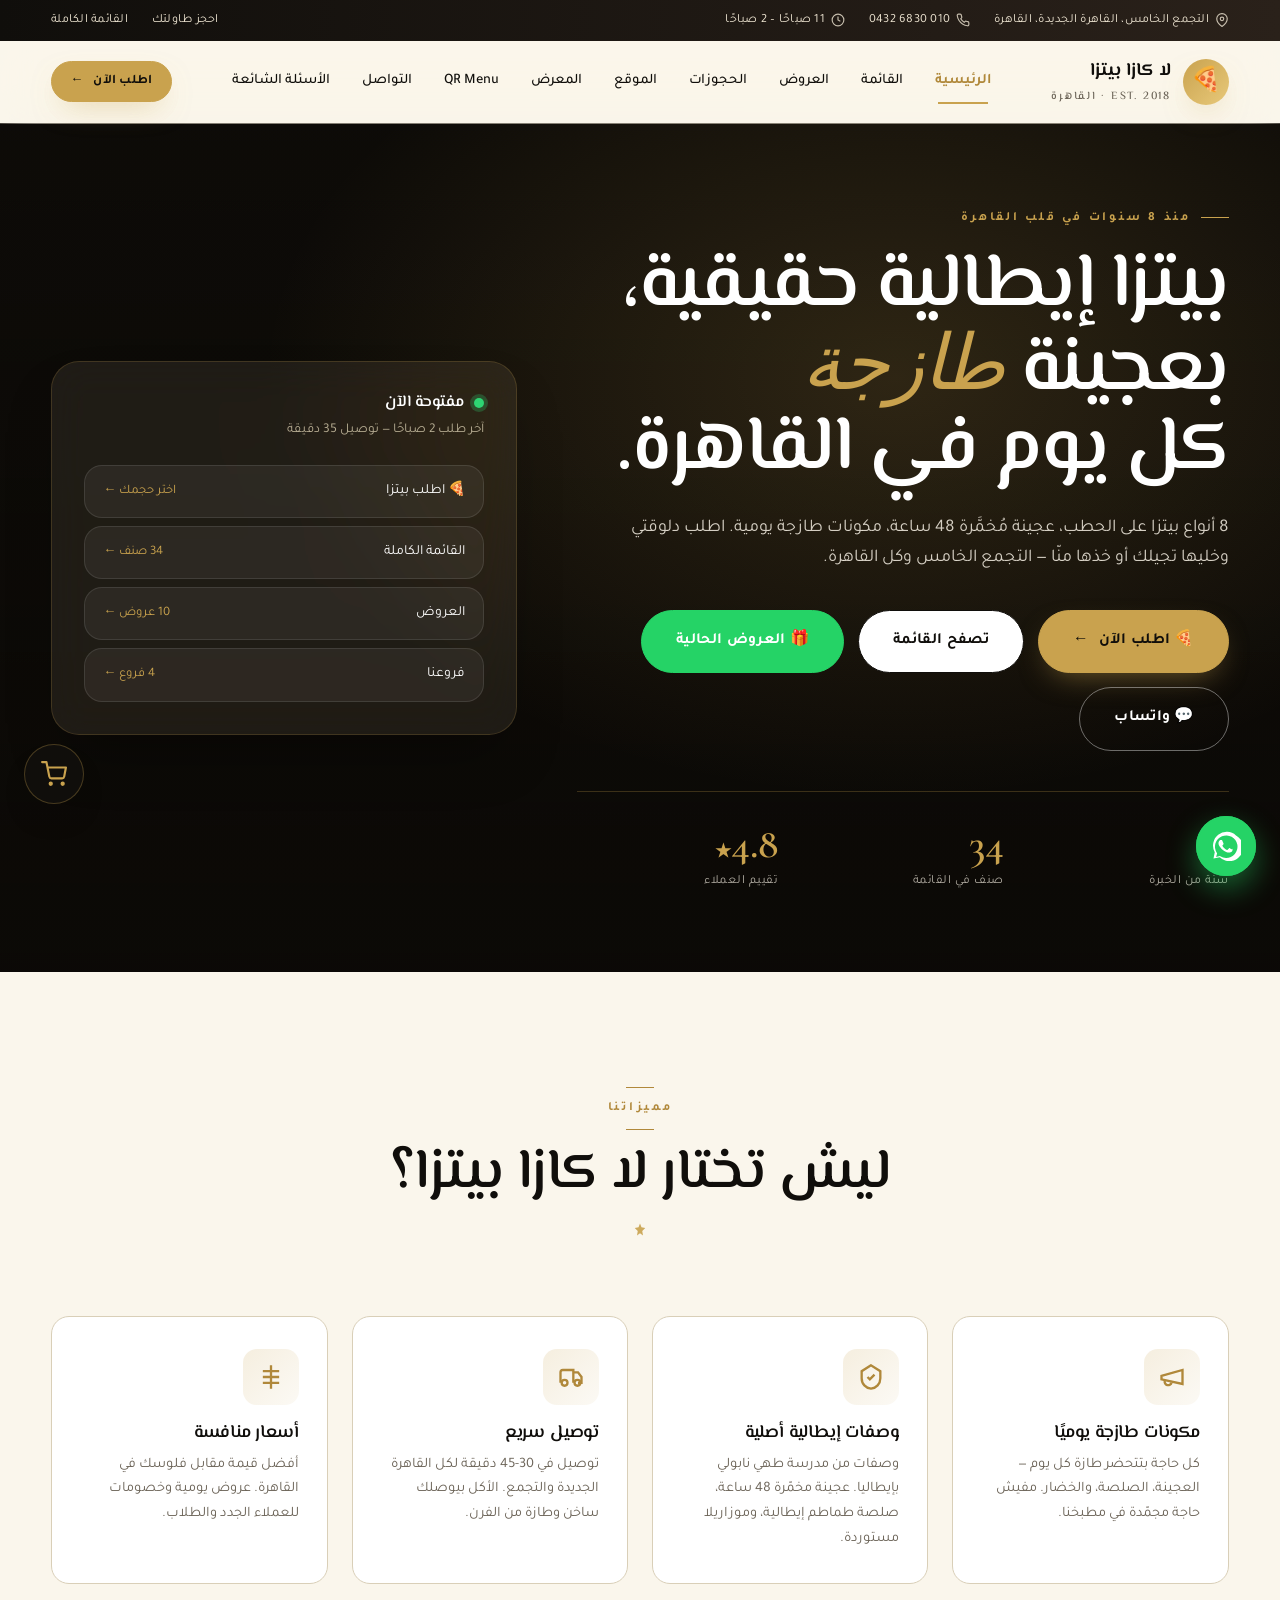
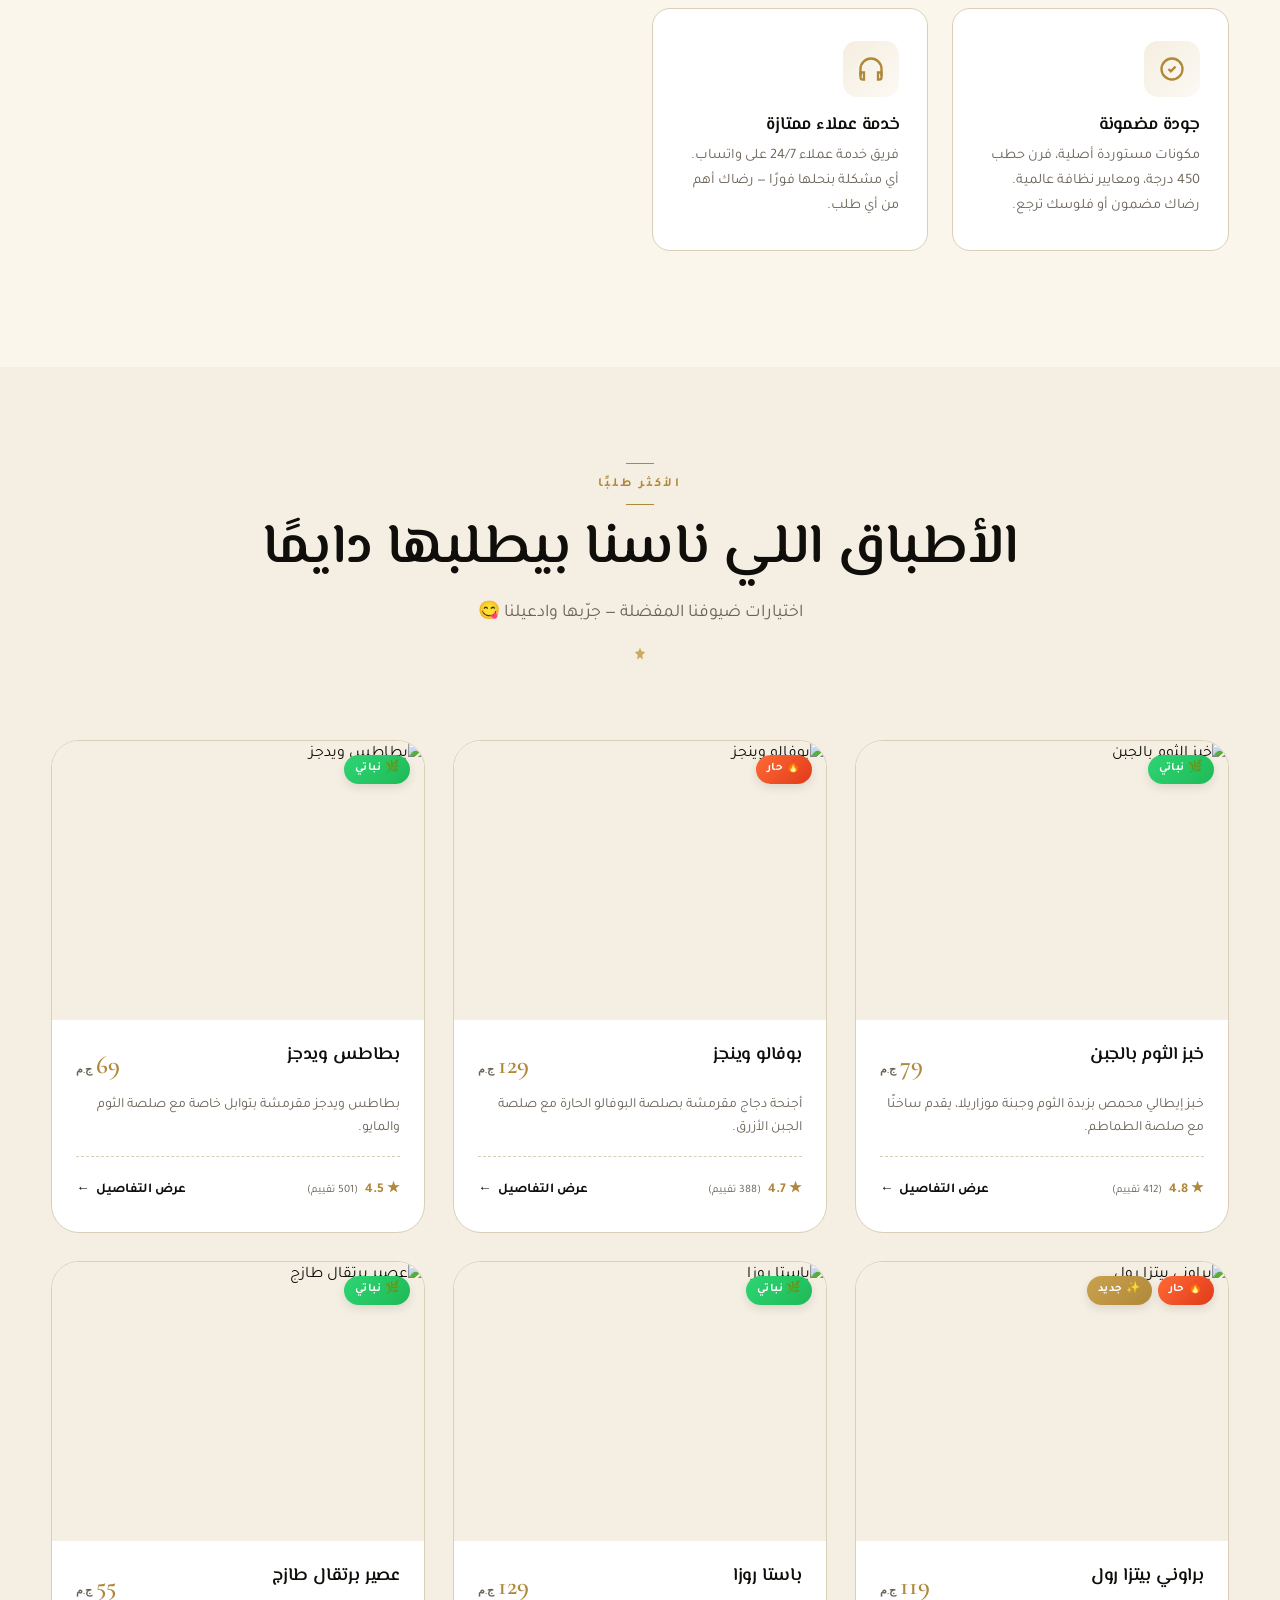
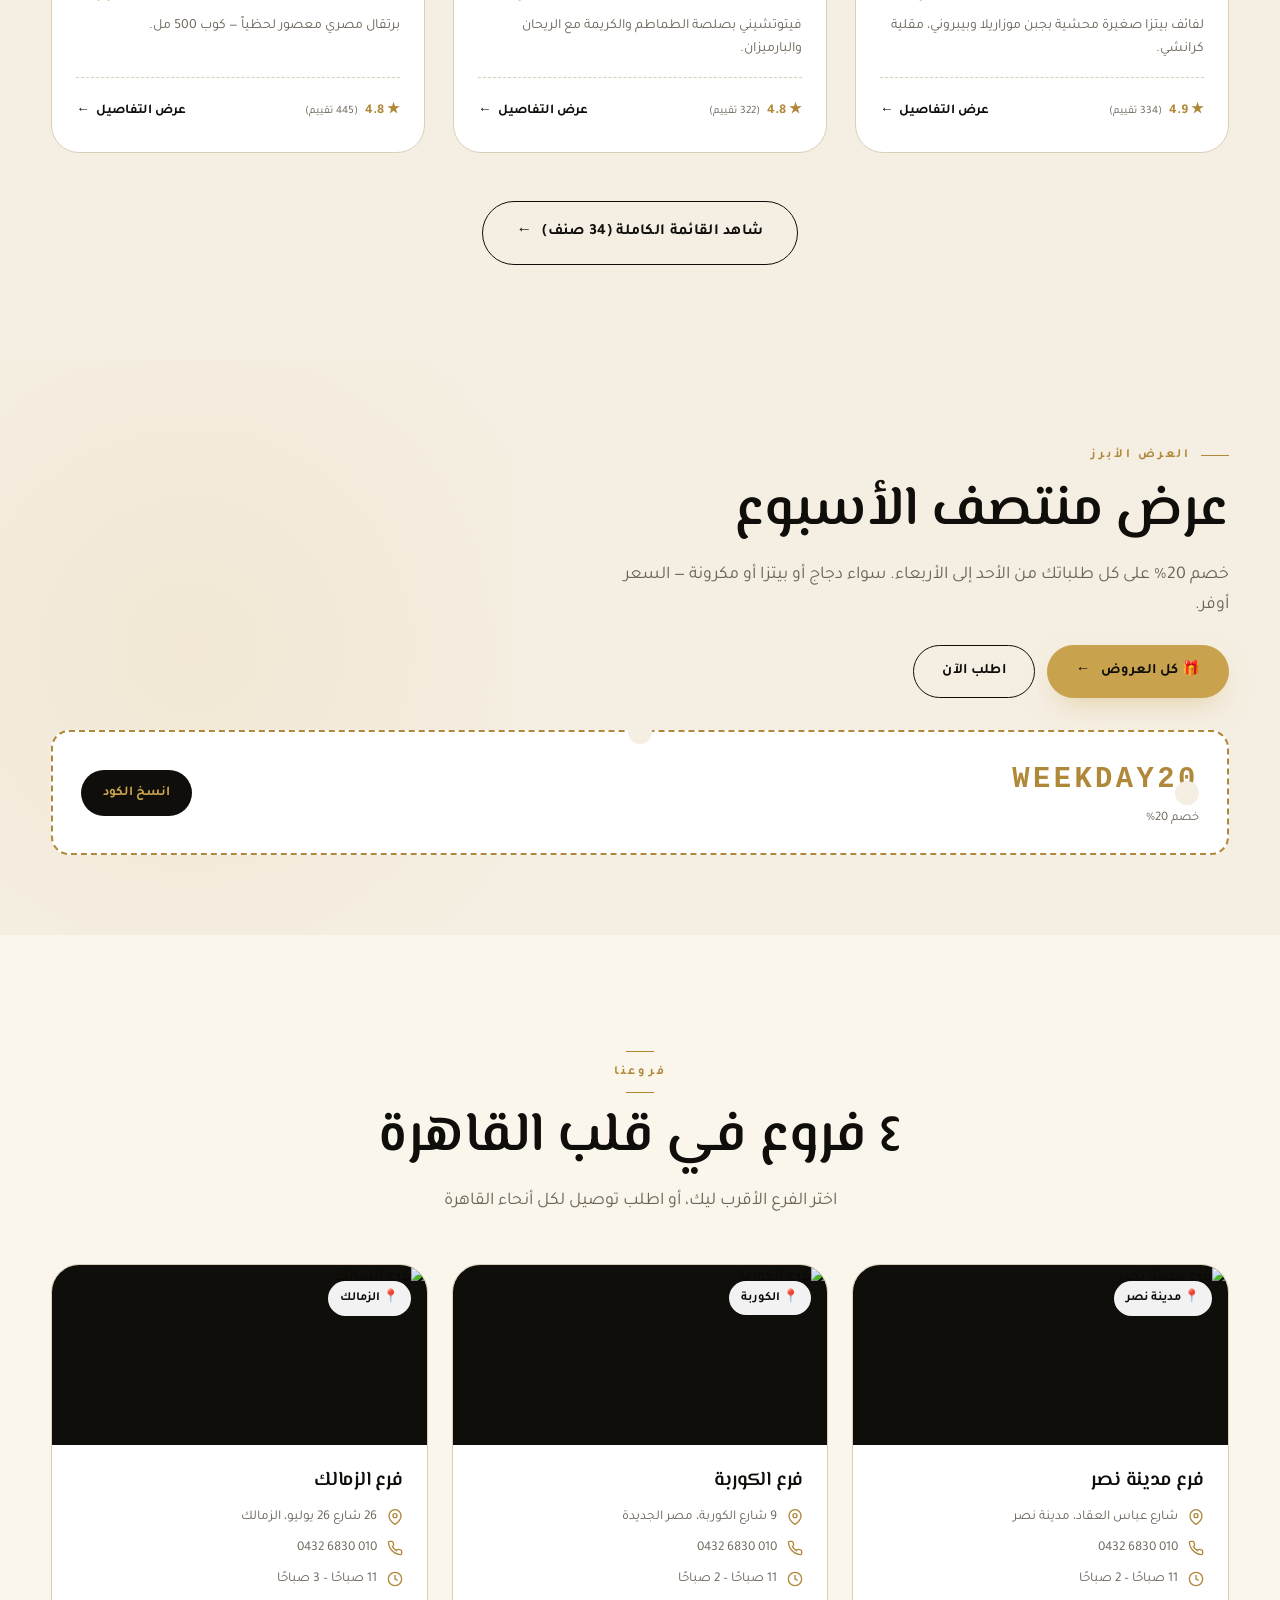
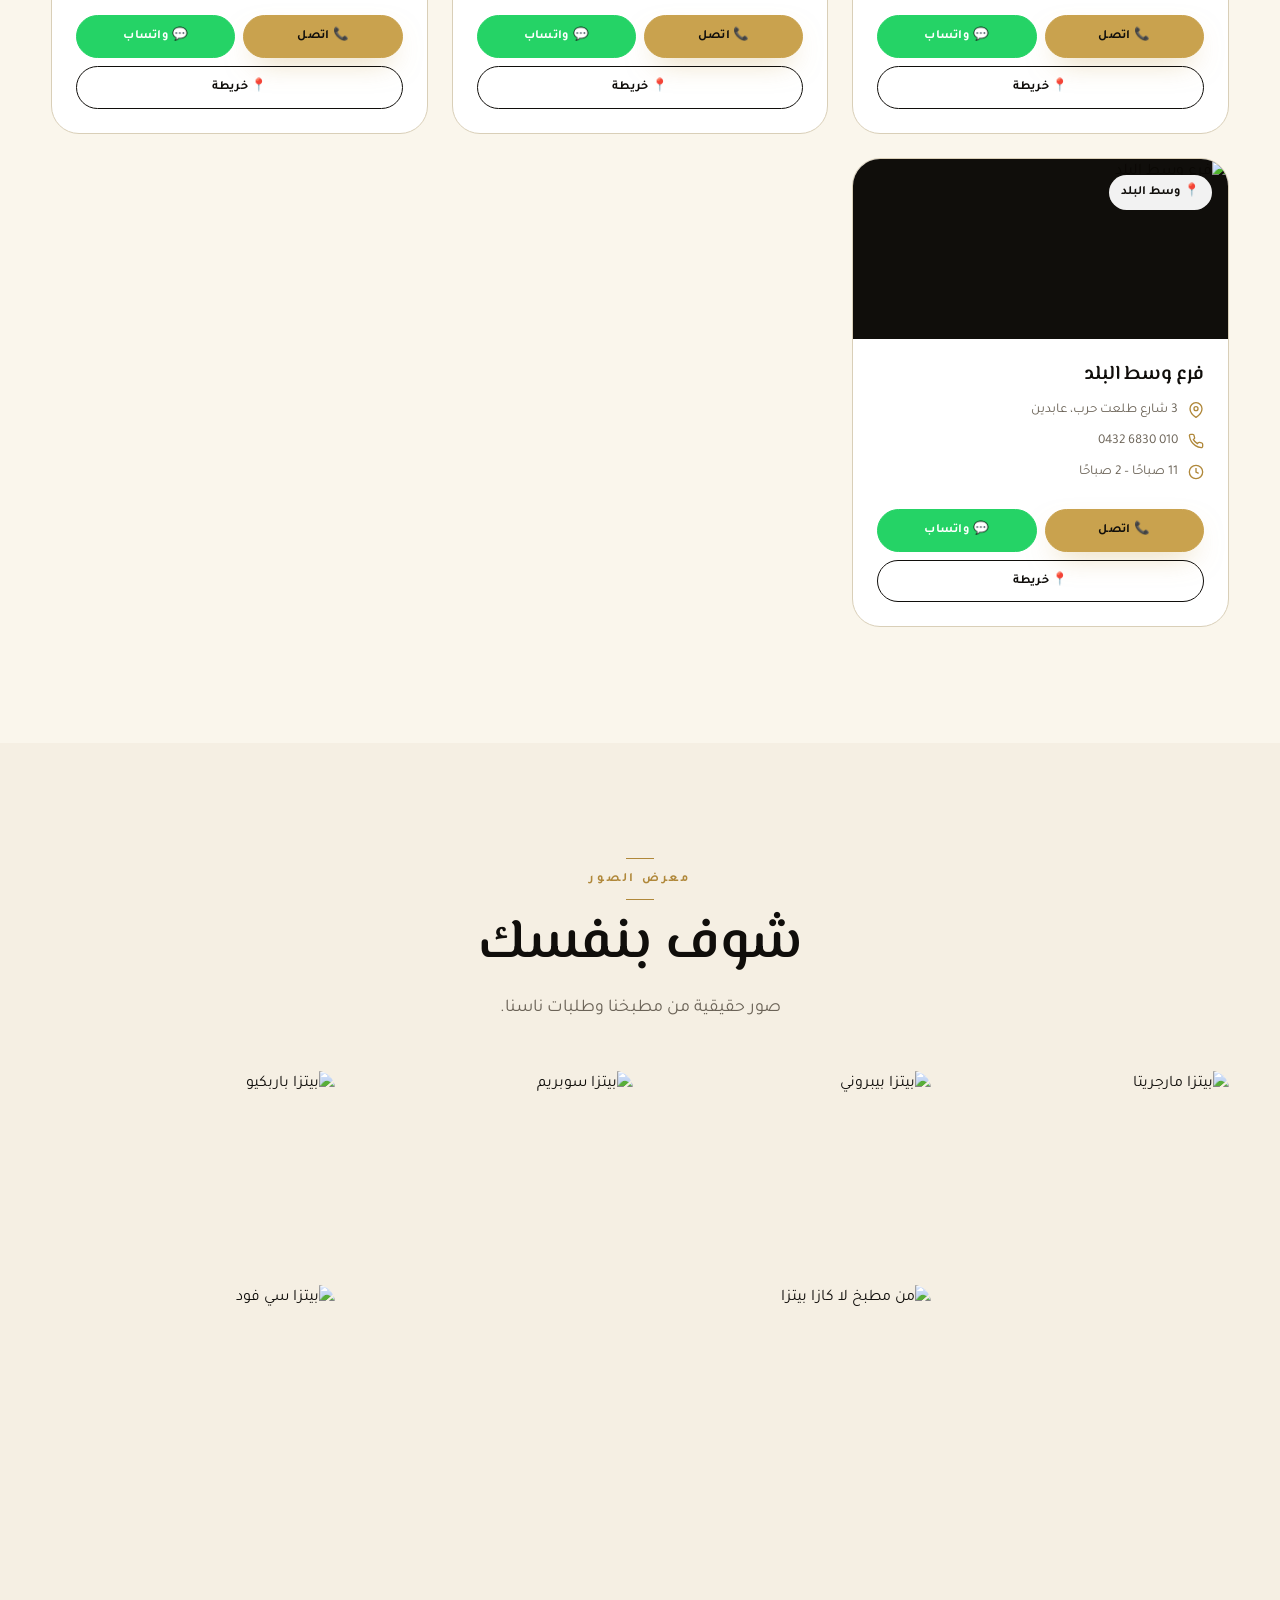
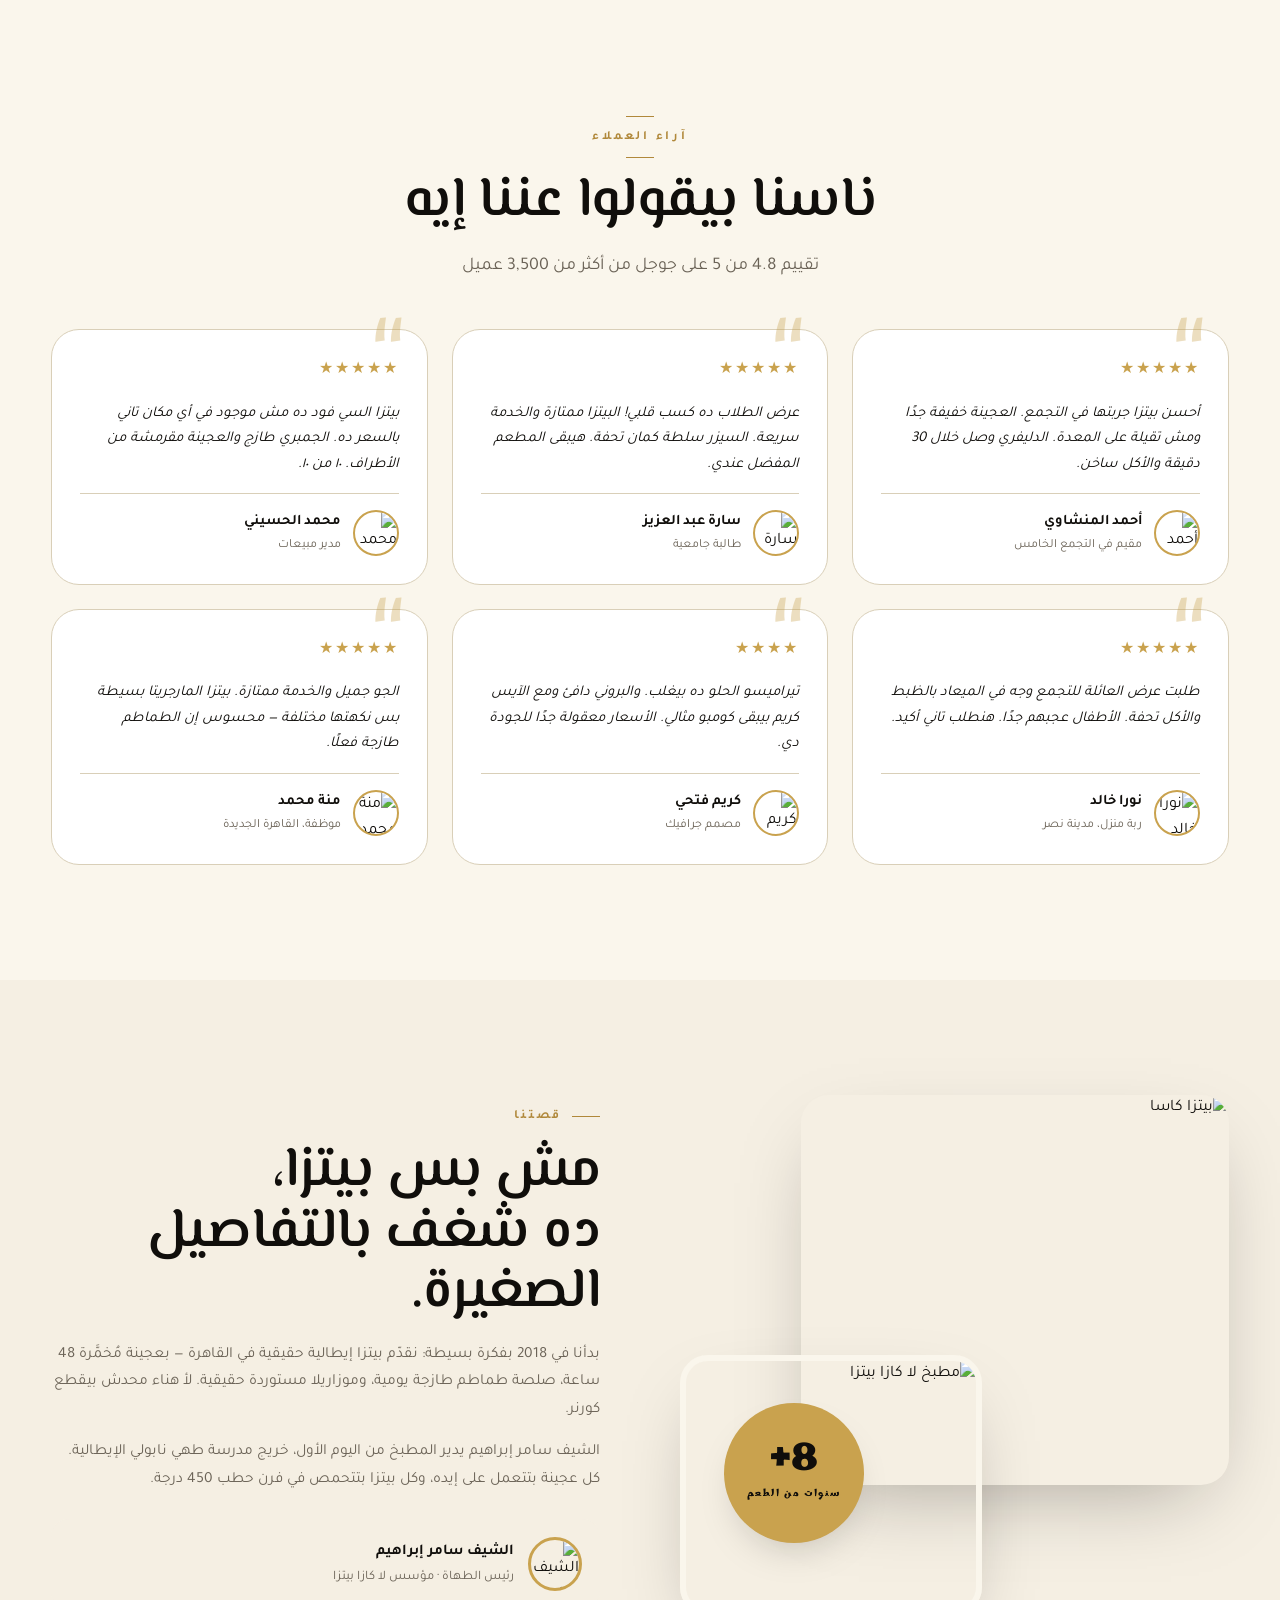
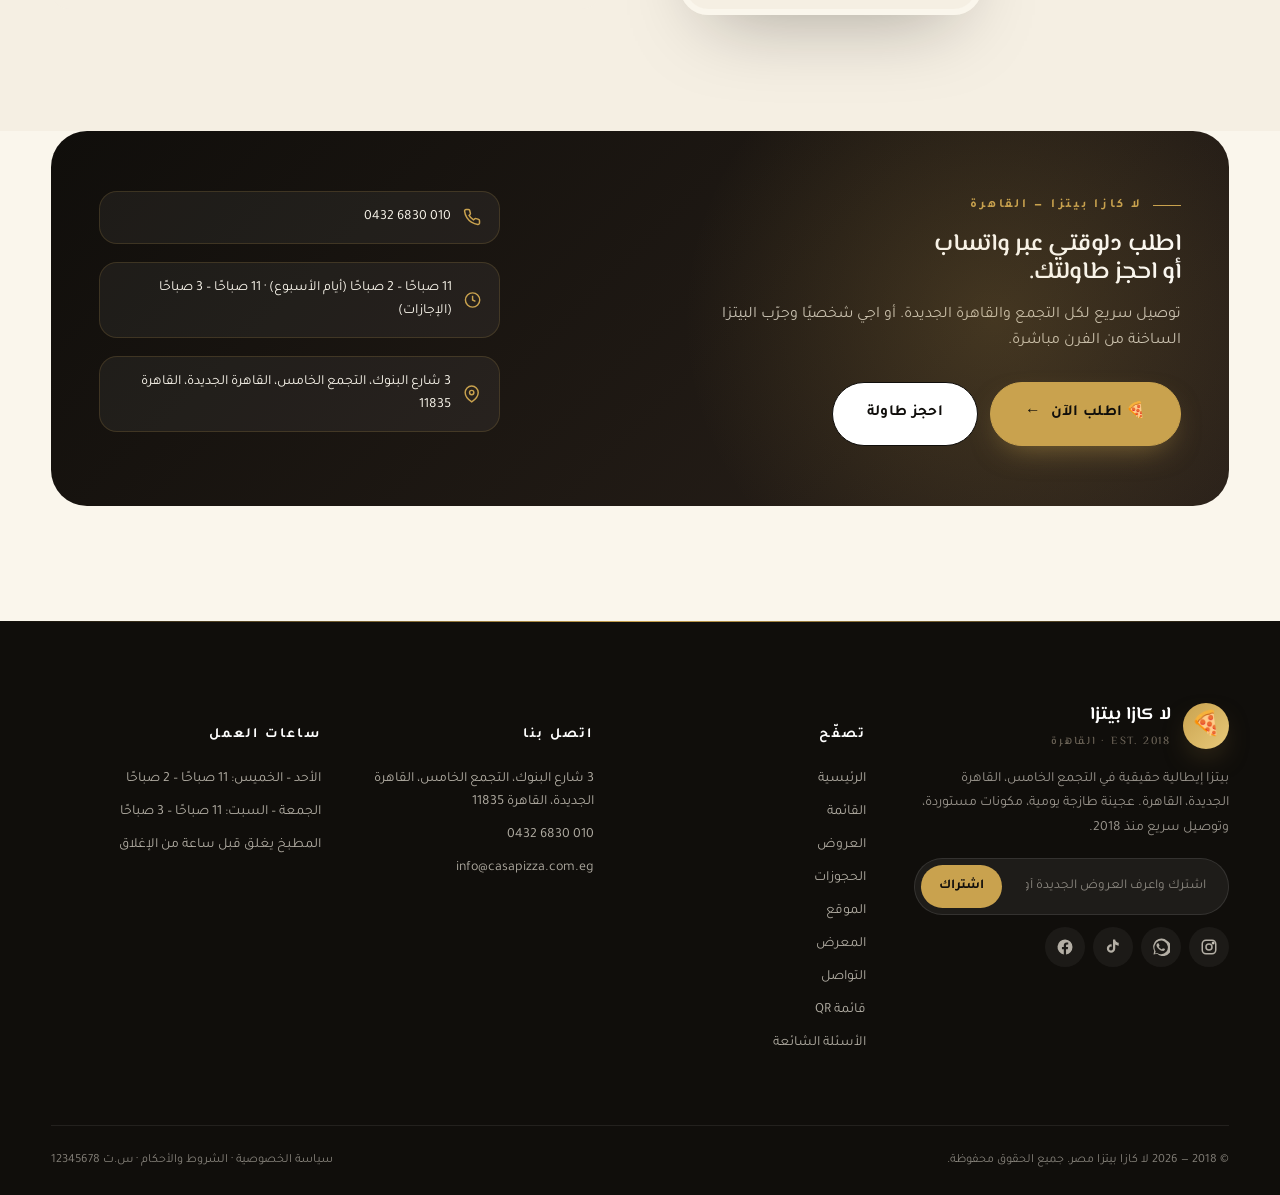
==== index.html @ a448a712 "Add files via upload" ====
<!doctype html>
<html lang="ar" dir="rtl">
<head>
<meta charset="utf-8">
<meta name="viewport" content="width=device-width,initial-scale=1">
<meta name="theme-color" content="#1A0A0A">
<title>لا كازا بيتزا — بيتزا إيطالية أصلية في القاهرة | La Casa Pizza Egypt</title>
<meta name="description" content="لا كازا بيتزا مصر — 8 أنواع بيتزا إيطالية أصلية بعجينة طازجة يومياً، توصيل سريع لكل القاهرة. اطلب الآن!">
<meta property="og:title" content="لا كازا بيتزا — بيتزا إيطالية أصلية في القاهرة">
<meta property="og:description" content="8 أنواع بيتزا، 4 أحجام، عروض يومية. اطلب دلوقتي!">
<meta property="og:type" content="restaurant">
<link rel="preconnect" href="https://fonts.googleapis.com">
<link rel="preconnect" href="https://fonts.gstatic.com" crossorigin>
<link href="https://fonts.googleapis.com/css2?family=Cormorant+Garamond:ital,wght@0,500;0,600;1,500&family=El+Messiri:wght@400;500;600;700&family=Marhey:wght@500;700&family=Tajawal:wght@300;400;500;700&display=swap" rel="stylesheet">
<link rel="stylesheet" href="assets/css/styles.css">
<link rel="icon" type="image/svg+xml" href="data:image/svg+xml,%3Csvg xmlns='http://www.w3.org/2000/svg' viewBox='0 0 64 64'%3E%3Ccircle cx='32' cy='32' r='30' fill='%23C9A24E'/%3E%3Ctext x='32' y='44' font-family='serif' font-size='30' fill='%23100E0B' text-anchor='middle' font-weight='700'%3E🍕%3C/text%3E%3C/svg%3E">
</head>
<body>

<!-- LOADER -->
<div class="loader" aria-hidden="true">
  <div class="l-mark">
    <svg viewBox="0 0 24 24" fill="none" stroke="currentColor" stroke-width="1.6"><circle cx="12" cy="12" r="10"/><path d="M12 8v4l3 3"/></svg>
  </div>
  <div class="l-text">La Casa Pizza</div>
</div>

<!-- UTILITY BAR -->
<div class="utility">
  <div class="wrap">
    <div class="info">
      <span id="util-addr"></span>
      <span id="util-phone"></span>
      <span id="util-hours"></span>
    </div>
    <div class="info">
      <a href="reservations.html">احجز طاولتك</a>
      <a href="menu.html">القائمة الكاملة</a>
    </div>
  </div>
</div>

<!-- NAV -->
<header class="nav">
  <div class="wrap">
    <a class="brand" href="index.html">
      <span class="mark">🍕</span>
      <span id="brand-name">لا كازا بيتزا<small id="brand-sub">EST. 2018 · القاهرة</small></span>
    </a>
    <nav class="menu">
      <a href="index.html" class="active">الرئيسية</a>
      <a href="menu.html">القائمة</a>
      <a href="offers.html">العروض</a>
      <a href="reservations.html">الحجوزات</a>
      <a href="location.html">الموقع</a>
      <a href="gallery.html">المعرض</a>
      <a href="qr.html">QR Menu</a>
      <a href="contact.html">التواصل</a>
      <a href="faq.html">الأسئلة الشائعة</a>
    </nav>
    <div class="nav-cta">
      
      <a class="btn btn-gold btn-sm" href="menu.html">اطلب الآن<span class="arrow">←</span></a>
    </div>
    <button class="burger" aria-label="القائمة"><span></span></button>
  </div>
</header>

<!-- HERO -->
<section class="hero">
  <div class="hero-bg" aria-hidden="true"></div>
  <div class="wrap">
    <div class="hero-copy">
      <span class="eyebrow" style="color:var(--saffron)" id="hero-eyebrow"></span>
      <h1 class="display-1" style="margin-top:18px">
        بيتزا إيطالية حقيقية،<br>
        بعجينة <em>طازجة</em><br>
        كل يوم في القاهرة.
      </h1>
      <p class="lead" style="color:rgba(245,239,227,.85)">8 أنواع بيتزا على الحطب، عجينة مُخمَّرة 48 ساعة، مكونات طازجة يومية. اطلب دلوقتي وخليها تجيلك أو خذها منّا — التجمع الخامس وكل القاهرة.</p>
      <div class="actions">
        <a href="menu.html" class="btn btn-gold btn-lg">🍕 اطلب الآن<span class="arrow">←</span></a>
        <a href="menu.html" class="btn btn-light btn-lg">تصفح القائمة</a>
        <a href="offers.html" class="btn btn-whats btn-lg">🎁 العروض الحالية</a>
        <a id="hero-whats" href="#" target="_blank" rel="noopener" class="btn btn-ghost btn-lg" style="border-color:rgba(255,255,255,.4);color:#fff">💬 واتساب</a>
      </div>
      <div class="hero-meta" id="hero-stats"></div>
    </div>

    <aside class="hero-card">
      <div class="row">
        <span class="dot"></span>
        <h4 style="margin:0">مفتوحة الآن</h4>
      </div>
      <p style="color:#B8AE94;font-size:13.5px;margin:0" id="card-hours"></p>
      <div class="quick">
        <a class="qbtn" href="menu.html"><span>🍕 اطلب بيتزا</span><span>اختر حجمك ←</span></a>
        <a class="qbtn" href="menu.html"><span>القائمة الكاملة</span><span id="qbtn-items-count"></span></a>
        <a class="qbtn" href="offers.html"><span>العروض</span><span id="qbtn-offer-count"></span></a>
        <a class="qbtn" href="location.html"><span>فروعنا</span><span>4 فروع ←</span></a>
      </div>
    </aside>
  </div>
</section>

<!-- STATS -->
<section style="display: none;" class="section" >
  <div class="wrap">
    <div class="center" style="margin-bottom:48px">
      <span class="eyebrow center" style="color:var(--saffron)">بالأرقام</span>
      <h2 class="display-2" style="margin-top:14px;color:#fff">ليه تختار لا كازا بيتزا؟</h2>
      <p class="lead center" style="color:rgba(245,239,227,.7);margin-top:14px">أرقام حقيقية من تجربة ضيوفنا على مدار 8 سنوات</p>
    </div>
    <div class="stat-grid" id="home-stats-grid"></div>
  </div>
</section>

<!-- WHY US -->
<section class="section">
  <div class="wrap">
    <div class="center" style="margin-bottom:48px">
      <span class="eyebrow center">مميزاتنا</span>
      <h2 class="display-2" style="margin-top:14px">ليش تختار لا كازا بيتزا؟</h2>
      <div class="orn"><svg viewBox="0 0 24 24" fill="currentColor"><path d="M12 2l2 5 5 1-4 4 1 6-4-3-4 3 1-6-4-4 5-1z"/></svg></div>
    </div>
    <div class="why-grid">
      <div class="why-card js-reveal">
        <div class="why-icon">
          <svg viewBox="0 0 24 24" fill="none" stroke="currentColor" stroke-width="2"><path d="M3 11l18-5v12L3 14v-3z"/><path d="M11.6 16.8a3 3 0 1 1-5.8-1.6"/></svg>
        </div>
        <h4>مكونات طازجة يوميًا</h4>
        <p>كل حاجة بتتحضر طازة كل يوم — العجينة، الصلصة، والخضار. مفيش حاجة مجمّدة في مطبخنا.</p>
      </div>
      <div class="why-card js-reveal" data-delay="1">
        <div class="why-icon">
          <svg viewBox="0 0 24 24" fill="none" stroke="currentColor" stroke-width="2"><path d="M12 2L4 7v6c0 5 3.5 8.5 8 9 4.5-.5 8-4 8-9V7l-8-5z"/><path d="m9 12 2 2 4-4"/></svg>
        </div>
        <h4>وصفات إيطالية أصلية</h4>
        <p>وصفات من مدرسة طهي نابولي بإيطاليا. عجينة مخمّرة 48 ساعة، صلصة طماطم إيطالية، وموزاريلا مستوردة.</p>
      </div>
      <div class="why-card js-reveal" data-delay="2">
        <div class="why-icon">
          <svg viewBox="0 0 24 24" fill="none" stroke="currentColor" stroke-width="2"><circle cx="6.5" cy="17" r="2.5"/><circle cx="17.5" cy="17" r="2.5"/><path d="M3 17V8a2 2 0 0 1 2-2h9v11"/><path d="M14 8h4l3 4v5h-3"/></svg>
        </div>
        <h4>توصيل سريع</h4>
        <p>توصيل في 30-45 دقيقة لكل القاهرة الجديدة والتجمع. الأكل بيوصلك ساخن وطازة من الفرن.</p>
      </div>
      <div class="why-card js-reveal" data-delay="3">
        <div class="why-icon">
          <svg viewBox="0 0 24 24" fill="none" stroke="currentColor" stroke-width="2"><path d="M12 2v20M5 12h14M5 7h14M5 17h14"/></svg>
        </div>
        <h4>أسعار منافسة</h4>
        <p>أفضل قيمة مقابل فلوسك في القاهرة. عروض يومية وخصومات للعملاء الجدد والطلاب.</p>
      </div>
      <div class="why-card js-reveal" data-delay="4">
        <div class="why-icon">
          <svg viewBox="0 0 24 24" fill="none" stroke="currentColor" stroke-width="2"><path d="M9 12l2 2 4-4M21 12a9 9 0 1 1-18 0 9 9 0 0 1 18 0z"/></svg>
        </div>
        <h4>جودة مضمونة</h4>
        <p>مكونات مستوردة أصلية، فرن حطب 450 درجة، ومعايير نظافة عالمية. رضاك مضمون أو فلوسك ترجع.</p>
      </div>
      <div class="why-card js-reveal" data-delay="5">
        <div class="why-icon">
          <svg viewBox="0 0 24 24" fill="none" stroke="currentColor" stroke-width="2"><path d="M3 18v-6a9 9 0 0 1 18 0v6"/><path d="M21 19a2 2 0 0 1-2 2h-1v-6h3v4zM3 19a2 2 0 0 0 2 2h1v-6H3v4z"/></svg>
        </div>
        <h4>خدمة عملاء ممتازة</h4>
        <p>فريق خدمة عملاء 24/7 على واتساب. أي مشكلة بنحلها فورًا — رضاك أهم من أي طلب.</p>
      </div>
    </div>
  </div>
</section>

<!-- SIGNATURE DISHES -->
<section class="section" style="background:var(--paper);padding-top:96px;padding-bottom:96px">
  <div class="wrap">
    <div class="center js-reveal">
      <span class="eyebrow center">الأكثر طلبًا</span>
      <h2 class="display-2" style="margin-top:14px">الأطباق اللي ناسنا بيطلبها دايمًا</h2>
      <p class="lead center" style="margin:18px auto 0">اختيارات ضيوفنا المفضلة — جرّبها وادعيلنا 😋</p>
      <div class="orn"><svg viewBox="0 0 24 24" fill="currentColor"><path d="M12 2l2 5 5 1-4 4 1 6-4-3-4 3 1-6-4-4 5-1z"/></svg></div>
    </div>
    <div class="dish-grid" id="featured-grid"></div>
    <div class="center" style="margin-top:48px">
      <a class="btn btn-ghost btn-lg" href="menu.html" id="menu-link-full">شاهد القائمة الكاملة <span class="arrow">←</span></a>
    </div>
  </div>
</section>

<!-- OFFERS STRIP -->
<section class="offers-strip section" style="padding:80px 0">
  <div class="wrap">
    <div style="gap:60px;align-items:center">
      <div class="js-reveal">
        <span class="eyebrow" style="color:var(--saffron-2)">العرض الأبرز</span>
        <h2 class="display-2" style="margin-top:14px" id="offer-title"></h2>
        <p class="lead" style="margin-top:18px" id="offer-desc"></p>
        <div style="margin-top:24px;display:flex;gap:12px;flex-wrap:wrap">
          <a class="btn btn-gold" href="offers.html">🎁 كل العروض <span class="arrow">←</span></a>
          <a class="btn btn-ghost" href="menu.html">اطلب الآن</a>
        </div>
      </div>
      <div class="coupon js-reveal" id="offers-strip-coupon"></div>
    </div>
  </div>
</section>

<!-- BRANCHES -->
<section class="section" id="branches">
  <div class="wrap">
    <div class="center js-reveal" style="margin-bottom:48px">
      <span class="eyebrow center">فروعنا</span>
      <h2 class="display-2" style="margin-top:14px">٤ فروع في قلب القاهرة</h2>
      <p class="lead center" style="margin:18px auto 0">اختر الفرع الأقرب ليك، أو اطلب توصيل لكل أنحاء القاهرة</p>
    </div>
    <div class="branch-grid" id="branches-grid"></div>
  </div>
</section>

<!-- GALLERY -->
<section class="section" style="background:var(--paper)">
  <div class="wrap">
    <div class="center js-reveal">
      <span class="eyebrow center">معرض الصور</span>
      <h2 class="display-2" style="margin-top:14px">شوف بنفسك</h2>
      <p class="lead center" style="margin:18px auto 0">صور حقيقية من مطبخنا وطلبات ناسنا.</p>
    </div>
    <div class="gallery js-reveal">
      <a class="a" href="https://images.unsplash.com/photo-1604068549290-dea0e4a305ca?w=1400&q=85"><img src="https://images.unsplash.com/photo-1604068549290-dea0e4a305ca?w=700&q=80" alt="بيتزا مارجريتا" loading="lazy"></a>
      <a class="b" href="https://images.unsplash.com/photo-1628840042765-356cda07504e?w=1400&q=85"><img src="https://images.unsplash.com/photo-1628840042765-356cda07504e?w=700&q=80" alt="بيتزا بيبروني" loading="lazy"></a>
      <a class="c" href="https://images.unsplash.com/photo-1565299624946-b28f40a0ae38?w=1400&q=85"><img src="https://images.unsplash.com/photo-1565299624946-b28f40a0ae38?w=700&q=80" alt="بيتزا سوبريم" loading="lazy"></a>
      <a class="d" href="https://images.unsplash.com/photo-1571997478779-2adcbbe9ab2f?w=1400&q=85"><img src="https://images.unsplash.com/photo-1571997478779-2adcbbe9ab2f?w=700&q=80" alt="بيتزا باربكيو" loading="lazy"></a>
      <a class="e" href="https://images.unsplash.com/photo-1513104890138-7c749659a591?w=1400&q=85"><img src="https://images.unsplash.com/photo-1513104890138-7c749659a591?w=700&q=80" alt="من مطبخ لا كازا بيتزا" loading="lazy"></a>
      <a class="f" href="https://images.unsplash.com/photo-1604382354936-07c5d9983bd3?w=1400&q=85"><img src="https://images.unsplash.com/photo-1604382354936-07c5d9983bd3?w=700&q=80" alt="بيتزا سي فود" loading="lazy"></a>
    </div>
  </div>
</section>

<div class="lightbox" aria-hidden="true"><button aria-label="إغلاق">×</button><img alt=""></div>

<!-- TESTIMONIALS -->
<section class="section">
  <div class="wrap">
    <div class="center js-reveal">
      <span class="eyebrow center">آراء العملاء</span>
      <h2 class="display-2" style="margin-top:14px">ناسنا بيقولوا عننا إيه</h2>
      <p class="lead center" style="margin:18px auto 0">تقييم 4.8 من 5 على جوجل من أكثر من 3,500 عميل</p>
    </div>
    <div class="testi-grid" id="testi-grid"></div>
  </div>
</section>

<!-- STORY -->
<section class="section" style="background:var(--paper)">
  <div class="wrap story">
    <div class="imgs js-reveal">
      <img class="a" src="https://images.unsplash.com/photo-1513104890138-7c749659a591?w=900&q=80" alt="بيتزا كاسا">
      <img class="b" src="https://images.unsplash.com/photo-1571997478779-2adcbbe9ab2f?w=700&q=80" alt="مطبخ لا كازا بيتزا">
      <div class="badge"><div><span class="num" data-countup="8" data-suffix="+">0</span><small>سنوات من الطعم</small></div></div>
    </div>
    <div class="copy js-reveal">
      <span class="eyebrow">قصتنا</span>
      <h2 class="display-2" style="margin-top:14px">مش بس بيتزا،<br>ده شغف بالتفاصيل الصغيرة.</h2>
      <p style="margin-top:18px;color:var(--muted);font-size:15.5px;line-height:1.8">
        بدأنا في 2018 بفكرة بسيطة: نقدّم بيتزا إيطالية حقيقية في القاهرة — بعجينة مُخمَّرة 48 ساعة، صلصة طماطم طازجة يومية، وموزاريلا مستوردة حقيقية. لأ هناء محدش بيقطع كورنر.
      </p>
      <p style="margin-top:14px;color:var(--muted);font-size:15.5px;line-height:1.8">
        الشيف سامر إبراهيم يدير المطبخ من اليوم الأول، خريج مدرسة طهي نابولي الإيطالية. كل عجينة بتتعمل على إيده، وكل بيتزا بتتحمص في فرن حطب 450 درجة.
      </p>
      <div class="signature">
        <img src="https://i.pravatar.cc/120?img=68" alt="الشيف سامر إبراهيم">
        <div>
          <div class="name">الشيف سامر إبراهيم</div>
          <div class="role">رئيس الطهاة · مؤسس لا كازا بيتزا</div>
        </div>
      </div>
    </div>
  </div>
</section>

<!-- SOCIAL MEDIA HUB -->
<section class="section" style="display: none;">
  <div class="wrap">
    <div class="center js-reveal">
      <span class="eyebrow center" style="color:var(--saffron)">السوشيال ميديا</span>
      <h2 class="display-2" style="margin-top:14px;color:#fff">زورونا على مواقع التواصل</h2>
      <p class="lead center" style="color:rgba(245,239,227,.7);margin:18px auto 0">تابعونا الآن واحصلوا على عروض حصرية</p>
    </div>
    <div class="social-grid" id="social-grid"></div>
  </div>
</section>

<!-- CTA -->
<section class="section" style="padding-top:0">
  <div class="wrap">
    <div class="cta js-reveal">
      <div>
        <span class="eyebrow" style="color:var(--saffron)">لا كازا بيتزا — القاهرة</span>
        <h2 style="margin-top:14px">اطلب دلوقتي عبر واتساب<br>أو احجز طاولتك.</h2>
        <p>توصيل سريع لكل التجمع والقاهرة الجديدة. أو اجي شخصيًا وجرّب البيتزا الساخنة من الفرن مباشرة.</p>
        <div class="actions">
          <a class="btn btn-gold btn-lg" href="menu.html">🍕 اطلب الآن<span class="arrow">←</span></a>
          <a class="btn btn-light btn-lg" href="reservations.html">احجز طاولة</a>
        </div>
      </div>
      <div class="cta-side" id="cta-contact"></div>
    </div>
  </div>
</section>

<!-- FOOTER -->
<footer>
  <div class="wrap">
    <div class="grid">
      <div>
        <div class="brand"><span class="mark">🍕</span><span>لا كازا بيتزا<small>EST. 2018 · القاهرة</small></span></div>
        <p class="about" id="footer-about"></p>
        <form class="newsletter js-fake-form" data-msg="اشتراك ناجح — هنبعتلك أحدث العروض">
          <input type="email" required placeholder="اشترك واعرف العروض الجديدة أول بأول">
          <button type="submit">اشتراك</button>
        </form>
        <div class="social">
          <a href="#" aria-label="إنستغرام"><svg viewBox="0 0 24 24" fill="none" stroke="currentColor" stroke-width="2"><rect x="3" y="3" width="18" height="18" rx="5"/><circle cx="12" cy="12" r="4"/><circle cx="17.5" cy="6.5" r="1" fill="currentColor"/></svg></a>
          <a href="#" aria-label="واتساب"><svg viewBox="0 0 24 24" fill="currentColor"><path d="M20 3.5A11 11 0 0 0 3 17l-1 5 5-1A11 11 0 1 0 20 3.5zm-8 18a9 9 0 0 1-4.6-1.3l-.3-.2-3 .8.8-3-.2-.3A9 9 0 1 1 12 21.5zm5-6.7c-.3-.1-1.7-.8-2-1s-.5-.1-.7.2l-1 1c-.2.2-.3.2-.6.1a7 7 0 0 1-2-1.3 8 8 0 0 1-1.5-1.8c-.2-.3 0-.5.1-.6l.4-.5.3-.5c.1-.1 0-.3 0-.5l-1-2.3c-.2-.5-.5-.5-.7-.5h-.6c-.2 0-.5.1-.8.4a3 3 0 0 0-.9 2.2c0 1.3.9 2.5 1 2.7s1.9 3 4.7 4.1c.7.3 1.2.5 1.6.6.7.2 1.3.2 1.8.1.6-.1 1.7-.7 2-1.4.2-.7.2-1.3.1-1.4l-.5-.3z"/></svg></a>
          <a href="#" aria-label="تيك توك"><svg viewBox="0 0 24 24" fill="currentColor"><path d="M19.6 6.3a4.8 4.8 0 0 1-3.2-1.2 4.7 4.7 0 0 1-1.4-2.5V2h-3v12.1a2.6 2.6 0 1 1-1.8-2.5V8.4a5.6 5.6 0 1 0 4.8 5.5V8.7a7.7 7.7 0 0 0 4.6 1.5z"/></svg></a>
          <a href="#" aria-label="فيسبوك"><svg viewBox="0 0 24 24" fill="currentColor"><path d="M22 12a10 10 0 1 0-11.6 9.9V15h-2.5v-3h2.5V9.8c0-2.5 1.5-3.9 3.7-3.9 1.1 0 2.2.2 2.2.2v2.4h-1.3c-1.2 0-1.6.8-1.6 1.6V12h2.8l-.5 3h-2.3v6.9A10 10 0 0 0 22 12z"/></svg></a>
        </div>
      </div>
      <div>
        <h5>تصفّح</h5>
        <ul>
          <li><a href="index.html">الرئيسية</a></li>
          <li><a href="menu.html">القائمة</a></li>
          <li><a href="offers.html">العروض</a></li>
          <li><a href="reservations.html">الحجوزات</a></li>
          <li><a href="location.html">الموقع</a></li>
          <li><a href="gallery.html">المعرض</a></li>
          <li><a href="contact.html">التواصل</a></li>
          <li><a href="qr.html">قائمة QR</a></li>
          <li><a href="faq.html">الأسئلة الشائعة</a></li>
        </ul>
      </div>
      <div>
        <h5>اتصل بنا</h5>
        <ul id="footer-contact-list"></ul>
      </div>
      <div>
        <h5>ساعات العمل</h5>
        <ul>
          <li>الأحد – الخميس: <span id="hours-weekday"></span></li>
          <li>الجمعة – السبت: <span id="hours-weekend"></span></li>
          <li>المطبخ يغلق قبل ساعة من الإغلاق</li>
        </ul>
      </div>
    </div>
    <div class="legal">
      <div>© 2018 — 2026 لا كازا بيتزا مصر. جميع الحقوق محفوظة.</div>
      <div><a href="#">سياسة الخصوصية</a> · <a href="#">الشروط والأحكام</a> · س.ت 12345678</div>
    </div>
  </div>
</footer>

<script src="assets/js/data.js"></script>
<script src="assets/js/main.js"></script>
<script src="assets/js/cart.js"></script>
<script>
(function(){
  const D = window.SAFFRON_DATA;
  const R = D.restaurant;
  const S = D.stats;

  // ---- Utility bar ----
  document.getElementById("util-addr").innerHTML =
    `<svg viewBox="0 0 24 24" fill="none" stroke="currentColor" stroke-width="2"><path d="M21 10c0 7-9 13-9 13S3 17 3 10a9 9 0 1 1 18 0z"/><circle cx="12" cy="10" r="3"/></svg> ${R.address}`;
  document.getElementById("util-phone").innerHTML =
    `<svg viewBox="0 0 24 24" fill="none" stroke="currentColor" stroke-width="2"><path d="M22 16.92v3a2 2 0 0 1-2.18 2 19.79 19.79 0 0 1-8.63-3.07 19.5 19.5 0 0 1-6-6A19.79 19.79 0 0 1 2.12 4.18 2 2 0 0 1 4.11 2h3a2 2 0 0 1 2 1.72c.13.96.37 1.9.7 2.81a2 2 0 0 1-.45 2.11L8.09 9.91a16 16 0 0 0 6 6l1.27-1.27a2 2 0 0 1 2.11-.45c.91.33 1.85.57 2.81.7a2 2 0 0 1 1.72 2.03z"/></svg> ${R.phoneDisplay}`;
  document.getElementById("util-hours").innerHTML =
    `<svg viewBox="0 0 24 24" fill="none" stroke="currentColor" stroke-width="2"><circle cx="12" cy="12" r="10"/><path d="M12 6v6l4 2"/></svg> ${R.hours}`;

  // ---- Hero ----
  document.getElementById("hero-eyebrow").textContent = `منذ ${S.yearsOpen} سنوات في قلب القاهرة`;
  document.getElementById("hero-stats").innerHTML = `
    <div><div class="k">${S.yearsOpen}<span style="font-size:18px">+</span></div><div class="v">سنة من الخبرة</div></div>
    <div><div class="k">${S.totalItems}</div><div class="v">صنف في القائمة</div></div>
    <div><div class="k">${S.avgRating}<span style="font-size:18px">★</span></div><div class="v">تقييم العملاء</div></div>
  `;

  // ---- Hero card ----
  document.getElementById("card-hours").textContent = `آخر طلب ${R.hours.split('–')[1].trim()} — توصيل ${S.deliveryTime} دقيقة`;
  document.getElementById("qbtn-items-count").textContent = `${S.totalItems} صنف ←`;
  document.getElementById("qbtn-offer-count").textContent = `${S.offerCount} عروض ←`;

  // ---- Hero WhatsApp link ----
  const heroWhats = document.getElementById("hero-whats");
  heroWhats.href = `https://wa.me/${R.whatsapp}?text=${encodeURIComponent("مرحبًا، أريد الاستفسار عن القائمة والطلب من لا كازا بيتزا 🍕")}`;

  // ---- Featured dishes ----
  const fg = document.getElementById("featured-grid");
  const feat = D.items.filter(x => x.featured).slice(0, 6);
  fg.innerHTML = feat.map(d => `
    <article class="dish js-reveal">
      <div class="ph">
        <img src="${d.img}" alt="${d.name}" loading="lazy">
        <div class="badges">${(d.tags||[]).map(t=>`<span class="tag ${t}">${({hot:"🔥 حار",veg:"🌿 نباتي",new:"✨ جديد"})[t]||t}</span>`).join("")}</div>
      </div>
      <div class="body">
        <div class="head">
          <h4>${d.name}</h4>
          <div class="price">${d.price}<small>${D.pizza.currency}</small></div>
        </div>
        <p>${d.desc}</p>
        <div class="foot">
          <span class="rating">★ ${d.rating.toFixed(1)} <small>(${d.reviews} تقييم)</small></span>
          <button class="add" data-add-item="${d.id}" style="border:0;background:transparent">عرض التفاصيل <span class="arrow">←</span></button>
        </div>
      </div>
    </article>`).join("");
  document.getElementById("menu-link-full").innerHTML =
    `شاهد القائمة الكاملة (${S.totalItems} صنف) <span class="arrow">←</span>`;

  // ---- Offers strip ----
  const o = D.offers[1];
  document.getElementById("offer-title").textContent = o.title;
  document.getElementById("offer-desc").textContent = o.desc;
  document.getElementById("offers-strip-coupon").innerHTML = `
    <div>
      <div class="code">${o.code}</div>
      <div class="desc">${o.originalPrice ? `بدلًا من ${o.originalPrice} ${D.pizza.currency} — ` : ""}خصم ${o.discount}%</div>
    </div>
    <button class="coupon-copy" type="button" data-copy="${o.code}">انسخ الكود</button>
  `;

  // ---- Home stats with count-up ----
  const statsData = [
    { label:"سنوات خبرة", val: S.yearsOpen, suffix:"+", icon:"🏆" },
    { label:"عميل سعيد", val: 50000, suffix:"+", icon:"😊" },
    { label:"طلب مكتمل", val: 100000, suffix:"+", icon:"📦" },
    { label:"فروع بالقاهرة", val: 4, suffix:"", icon:"📍" },
    { label:"تقييم العملاء", val: 4.9, suffix:"★", icon:"⭐" },
    { label:"دقيقة توصيل", val: S.deliveryTime, suffix:"", icon:"⚡" },
  ];
  document.getElementById("home-stats-grid").innerHTML = statsData.map(s => `
    <div class="stat-card">
      <div class="icon">${s.icon}</div>
      <div class="val" data-countup="${s.val}" data-suffix="${s.suffix}">0${s.suffix}</div>
      <div class="label">${s.label}</div>
    </div>`).join("");

  // ---- Branches ----
  const branches = [
    { name:"مدينة نصر", addr:"شارع عباس العقاد، مدينة نصر", phone:R.phoneDisplay, hours:R.hours, img:"https://images.unsplash.com/photo-1555396273-367ea4eb4db5?w=900&q=80" },
    { name:"الكوربة", addr:"9 شارع الكوربة، مصر الجديدة", phone:R.phoneDisplay, hours:R.hours, img:"https://images.unsplash.com/photo-1517248135467-4c7edcad34c4?w=900&q=80" },
    { name:"الزمالك", addr:"26 شارع 26 يوليو، الزمالك", phone:R.phoneDisplay, hours:R.hoursWeekend, img:"https://images.unsplash.com/photo-1559339352-11d035aa65de?w=900&q=80" },
    { name:"وسط البلد", addr:"3 شارع طلعت حرب، عابدين", phone:R.phoneDisplay, hours:R.hours, img:"https://images.unsplash.com/photo-1414235077428-338989a2e8c0?w=900&q=80" }
  ];
  document.getElementById("branches-grid").innerHTML = branches.map((b, i) => `
    <div class="branch-card js-reveal" data-delay="${(i%6)+1}">
      <div class="ph">
        <img src="${b.img}" alt="فرع ${b.name}" loading="lazy">
        <div class="branch-pin">📍 ${b.name}</div>
      </div>
      <div class="body">
        <h3>فرع ${b.name}</h3>
        <div class="info-row">
          <svg viewBox="0 0 24 24" fill="none" stroke="currentColor" stroke-width="2"><path d="M21 10c0 7-9 13-9 13S3 17 3 10a9 9 0 1 1 18 0z"/><circle cx="12" cy="10" r="3"/></svg>
          <span>${b.addr}</span>
        </div>
        <div class="info-row">
          <svg viewBox="0 0 24 24" fill="none" stroke="currentColor" stroke-width="2"><path d="M22 16.92v3a2 2 0 0 1-2.18 2 19.79 19.79 0 0 1-8.63-3.07 19.5 19.5 0 0 1-6-6A19.79 19.79 0 0 1 2.12 4.18 2 2 0 0 1 4.11 2h3a2 2 0 0 1 2 1.72c.13.96.37 1.9.7 2.81a2 2 0 0 1-.45 2.11L8.09 9.91a16 16 0 0 0 6 6l1.27-1.27a2 2 0 0 1 2.11-.45c.91.33 1.85.57 2.81.7a2 2 0 0 1 1.72 2.03z"/></svg>
          <a href="tel:${R.phone}">${b.phone}</a>
        </div>
        <div class="info-row">
          <svg viewBox="0 0 24 24" fill="none" stroke="currentColor" stroke-width="2"><circle cx="12" cy="12" r="10"/><path d="M12 6v6l4 2"/></svg>
          <span>${b.hours}</span>
        </div>
        <div class="actions">
          <a class="btn btn-gold" href="tel:${R.phone}">📞 اتصل</a>
          <a class="btn btn-whats" href="https://wa.me/${R.whatsapp}?text=${encodeURIComponent('مرحبًا، أريد معرفة تفاصيل فرع '+b.name)}" target="_blank" rel="noopener">💬 واتساب</a>
          <a class="btn btn-ghost" href="location.html">📍 خريطة</a>
        </div>
      </div>
    </div>`).join("");

  // ---- Testimonials ----
  const tg = document.getElementById("testi-grid");
  tg.innerHTML = D.reviews.map(r => `
    <article class="testi js-reveal">
      <div class="stars">${"★".repeat(r.rating)}</div>
      <p>${r.text}</p>
      <div class="who">
        <img src="${r.img}" alt="${r.name}">
        <div><div class="n">${r.name}</div><div class="r">${r.role}</div></div>
      </div>
    </article>`).join("");

  // ---- Social hub ----
  const socials = [
    { cls:"ig", name:"Instagram", handle:"@casapizza.eg", url:R.instagram || "#" },
    { cls:"fb", name:"Facebook", handle:"La Casa Pizza Egypt", url:R.facebook || "#" },
    { cls:"tt", name:"TikTok", handle:"@casapizza.eg", url:R.tiktok || "#" },
    { cls:"wa", name:"WhatsApp", handle:"010 6830 0432", url:`https://wa.me/${R.whatsapp}` },
    { cls:"yt", name:"YouTube", handle:"La Casa Pizza", url:"#" }
  ];
  const icons = {
    ig:`<svg viewBox="0 0 24 24" fill="none" stroke="currentColor" stroke-width="2"><rect x="3" y="3" width="18" height="18" rx="5"/><circle cx="12" cy="12" r="4"/><circle cx="17.5" cy="6.5" r="1" fill="currentColor"/></svg>`,
    fb:`<svg viewBox="0 0 24 24" fill="currentColor"><path d="M22 12a10 10 0 1 0-11.6 9.9V15h-2.5v-3h2.5V9.8c0-2.5 1.5-3.9 3.7-3.9 1.1 0 2.2.2 2.2.2v2.4h-1.3c-1.2 0-1.6.8-1.6 1.6V12h2.8l-.5 3h-2.3v6.9A10 10 0 0 0 22 12z"/></svg>`,
    tt:`<svg viewBox="0 0 24 24" fill="currentColor"><path d="M19.6 6.3a4.8 4.8 0 0 1-3.2-1.2 4.7 4.7 0 0 1-1.4-2.5V2h-3v12.1a2.6 2.6 0 1 1-1.8-2.5V8.4a5.6 5.6 0 1 0 4.8 5.5V8.7a7.7 7.7 0 0 0 4.6 1.5z"/></svg>`,
    wa:`<svg viewBox="0 0 24 24" fill="currentColor"><path d="M20 3.5A11 11 0 0 0 3 17l-1 5 5-1A11 11 0 1 0 20 3.5z"/></svg>`,
    yt:`<svg viewBox="0 0 24 24" fill="currentColor"><path d="M23 7s-.2-1.5-.8-2.2c-.7-.8-1.6-.8-2-.9C17 3.6 12 3.6 12 3.6s-5 0-8.2.3c-.4 0-1.3 0-2 .9C1.2 5.5 1 7 1 7S.7 8.7.7 10.5v1.6c0 1.7.3 3.5.3 3.5s.2 1.5.8 2.2c.7.8 1.7.8 2.2.9 1.6.2 7 .3 7 .3s5 0 8.2-.3c.4 0 1.3 0 2-.9.6-.7.8-2.2.8-2.2s.3-1.7.3-3.5v-1.6c0-1.7-.3-3.5-.3-3.5zM9.7 14.3V7.9l6 3.2-6 3.2z"/></svg>`
  };
  document.getElementById("social-grid").innerHTML = socials.map(s => `
    <a class="social-card ${s.cls}" href="${s.url}" target="_blank" rel="noopener">
      <div class="icon">${icons[s.cls]}</div>
      <div class="name">${s.name}</div>
      <div class="handle">${s.handle}</div>
    </a>`).join("");

  // ---- CTA contact ----
  document.getElementById("cta-contact").innerHTML = `
    <div><svg viewBox="0 0 24 24" fill="none" stroke="currentColor" stroke-width="2"><path d="M22 16.92v3a2 2 0 0 1-2.18 2 19.79 19.79 0 0 1-8.63-3.07 19.5 19.5 0 0 1-6-6A19.79 19.79 0 0 1 2.12 4.18 2 2 0 0 1 4.11 2h3a2 2 0 0 1 2 1.72c.13.96.37 1.9.7 2.81a2 2 0 0 1-.45 2.11L8.09 9.91a16 16 0 0 0 6 6l1.27-1.27a2 2 0 0 1 2.11-.45c.91.33 1.85.57 2.81.7a2 2 0 0 1 1.72 2.03z"/></svg> ${R.phoneDisplay}</div>
    <div><svg viewBox="0 0 24 24" fill="none" stroke="currentColor" stroke-width="2"><circle cx="12" cy="12" r="10"/><path d="M12 6v6l4 2"/></svg> ${R.hours} (أيام الأسبوع) · ${R.hoursWeekend} (الإجازات)</div>
    <div><svg viewBox="0 0 24 24" fill="none" stroke="currentColor" stroke-width="2"><path d="M21 10c0 7-9 13-9 13S3 17 3 10a9 9 0 1 1 18 0z"/><circle cx="12" cy="10" r="3"/></svg> ${R.addressFull}</div>
  `;

  // ---- Footer ----
  document.getElementById("footer-about").textContent =
    `بيتزا إيطالية حقيقية في ${R.address}. عجينة طازجة يومية، مكونات مستوردة، وتوصيل سريع منذ ${R.since}.`;
  document.getElementById("footer-contact-list").innerHTML = `
    <li>${R.addressFull}</li>
    <li><a href="tel:${R.phone}">${R.phoneDisplay}</a></li>
    <li><a href="mailto:${R.email}">${R.email}</a></li>
  `;

  // ---- Re-observe newly added reveals ----
  if("IntersectionObserver" in window){
    document.querySelectorAll(".js-reveal:not(.in)").forEach((el, i) => {
      const io = new IntersectionObserver(entries => entries.forEach(x => {
        if(x.isIntersecting){ x.target.classList.add("in"); io.disconnect(); }
      }), {threshold:0.08});
      if(!el.dataset.delay && i < 6) el.dataset.delay = (i % 6) + 1;
      io.observe(el);
    });
  }
})();
</script>
</body>
</html>
---- assets/css/styles.css ----
/* ============================================================
   La Casa Pizza — Premium Restaurant Design System
   World-class restaurant website · 2026 Edition
   ============================================================ */

/* ---------- 1. Design Tokens ---------- */
:root{
  /* Brand colors — preserved */
  --ink:#100E0B;
  --ink-2:#1C1815;
  --ink-3:#2A211A;
  --paper:#F5EFE3;
  --paper-2:#EEE5D2;
  --cream:#FAF6EC;
  --line:#D9CFB8;
  --line-2:#3A322A;
  --saffron:#C9A24E;
  --saffron-2:#B0883A;
  --saffron-3:#E8C97A;
  --burgundy:#6A2A2A;
  --burgundy-2:#8B3A3A;
  --olive:#5F6B3A;
  --olive-2:#7A8A4D;
  --muted:#6B6357;
  --muted-2:#A29881;
  --white:#FFFFFF;
  --bg-card:rgba(255,255,255,.78);
  --bg-glass:rgba(255,255,255,.12);
  --bg-glass-dark:rgba(16,14,11,.65);

  /* Radii */
  --radius-xs:8px;
  --radius-s:12px;
  --radius-m:18px;
  --radius-l:28px;
  --radius-xl:36px;
  --radius-pill:999px;

  /* Shadows */
  --shadow-xs:0 2px 8px rgba(16,14,11,.04);
  --shadow-s:0 4px 14px rgba(16,14,11,.06);
  --shadow-m:0 18px 40px -18px rgba(16,14,11,.25);
  --shadow-l:0 30px 80px -30px rgba(16,14,11,.35);
  --shadow-gold:0 12px 30px -12px rgba(201,162,78,.55);
  --shadow-glass:0 8px 32px rgba(16,14,11,.08);

  /* Layout */
  --max:1280px;
  --gutter:clamp(20px,4vw,56px);

  /* Typography */
  --font-display:"Marhey","El Messiri",serif;
  --font-head:"El Messiri","Tajawal",sans-serif;
  --font-body:"Tajawal","IBM Plex Sans Arabic",sans-serif;
  --font-num:"Cormorant Garamond","Times New Roman",serif;

  /* Motion */
  --t-fast:.22s cubic-bezier(.4,.2,.2,1);
  --t:.45s cubic-bezier(.4,.2,.2,1);
  --t-slow:.9s cubic-bezier(.22,.61,.36,1);
  --t-spring:.6s cubic-bezier(.34,1.56,.64,1);
}

/* ---------- 2. Reset & Base ---------- */
*,*::before,*::after{box-sizing:border-box}
html{scroll-behavior:smooth;-webkit-text-size-adjust:100%;scroll-padding-top:90px}
body{
  margin:0;
  font-family:var(--font-body);
  font-size:16px;line-height:1.65;
  color:var(--ink);
  background:var(--cream);
  font-weight:400;
  -webkit-font-smoothing:antialiased;
  text-rendering:optimizeLegibility;
  overflow-x:hidden;
}
img,svg,video{display:block;max-width:100%;height:auto}
a{color:inherit;text-decoration:none}
button{font:inherit;color:inherit;background:none;border:0;cursor:pointer;padding:0}
input,textarea,select{font:inherit;color:inherit}
h1,h2,h3,h4{margin:0;font-family:var(--font-head);font-weight:600;line-height:1.18;letter-spacing:-.01em}
p{margin:0}
ul{margin:0;padding:0;list-style:none}
hr{border:0;border-top:1px solid var(--line);margin:0}

::selection{background:var(--saffron);color:var(--ink)}
::-webkit-scrollbar{width:10px;height:10px}
::-webkit-scrollbar-track{background:var(--paper-2)}
::-webkit-scrollbar-thumb{background:var(--saffron-2);border-radius:8px}
::-webkit-scrollbar-thumb:hover{background:var(--saffron)}

/* ---------- 3. Layout helpers ---------- */
.wrap{max-width:var(--max);margin-inline:auto;padding-inline:var(--gutter)}
.section{padding-block:clamp(64px,9vw,128px)}
.center{text-align:center;display:flex;flex-direction:column;align-items:center}

.eyebrow{
  display:inline-flex;align-items:center;gap:10px;
  font-size:12.5px;letter-spacing:.22em;
  text-transform:uppercase;color:var(--saffron-2);
  font-weight:600;
}
.eyebrow::before{
  content:"";width:28px;height:1px;background:currentColor;
}
.eyebrow.center::before,.eyebrow.center::after{
  content:"";width:28px;height:1px;background:currentColor;
}
.eyebrow.center::after{
  content:"";width:28px;height:1px;background:currentColor;
}
.eyebrow.center{justify-content:center}

.display-1{font-family:var(--font-head);font-size:clamp(40px,6vw,84px);line-height:1.02;letter-spacing:-.02em;font-weight:600}
.display-2{font-family:var(--font-head);font-size:clamp(32px,4.4vw,56px);line-height:1.08}
.display-3{font-family:var(--font-head);font-size:clamp(26px,3vw,38px);line-height:1.15}
.h3{font-family:var(--font-head);font-size:clamp(22px,2.4vw,30px)}
.lead{font-size:clamp(16px,1.4vw,18.5px);color:var(--muted);max-width:62ch;line-height:1.7}
.lead.center{margin-inline:auto}
.num{font-family:var(--font-num);font-style:italic;color:var(--saffron-2)}

.orn{display:flex;align-items:center;gap:14px;color:var(--saffron);justify-content:center;margin:18px auto 28px;max-width:220px}
.orn::before,.orn::after{content:"";flex:1;height:1px;background:linear-gradient(to right,transparent,var(--saffron) 60%,transparent)}
.orn svg{width:18px;height:18px;flex-shrink:0;opacity:.9}

/* ---------- 4. Glassmorphism helpers ---------- */
.glass{
  background:var(--bg-card);
  backdrop-filter:blur(20px) saturate(180%);
  -webkit-backdrop-filter:blur(20px) saturate(180%);
  border:1px solid rgba(255,255,255,.4);
  box-shadow:var(--shadow-glass);
}
.glass-dark{
  background:var(--bg-glass-dark);
  backdrop-filter:blur(24px) saturate(160%);
  -webkit-backdrop-filter:blur(24px) saturate(160%);
  border:1px solid rgba(255,255,255,.08);
  color:var(--cream);
}

/* ---------- 5. Buttons ---------- */
.btn{
  --bg:var(--ink);--fg:var(--cream);--bd:var(--ink);
  display:inline-flex;align-items:center;justify-content:center;gap:10px;
  padding:14px 28px;border-radius:var(--radius-pill);
  background:var(--bg);color:var(--fg);border:1px solid var(--bd);
  font-weight:600;font-size:14.5px;letter-spacing:.02em;
  transition:transform var(--t-fast),background var(--t-fast),color var(--t-fast),box-shadow var(--t-fast);
  position:relative;overflow:hidden;white-space:nowrap;
  cursor:pointer;
}
.btn::before{
  content:"";position:absolute;inset:0;
  background:linear-gradient(120deg,transparent 30%,rgba(255,255,255,.25) 50%,transparent 70%);
  transform:translateX(-100%);
  transition:transform .7s ease;
}
.btn:hover::before{transform:translateX(100%)}
.btn:hover{transform:translateY(-2px);box-shadow:var(--shadow-m)}
.btn:active{transform:translateY(0)}
.btn .arrow{display:inline-block;transition:transform var(--t-fast)}
.btn:hover .arrow{transform:translateX(-4px)}
.btn-ghost{--bg:transparent;--fg:var(--ink);--bd:var(--ink)}
.btn-ghost:hover{background:var(--ink);color:var(--cream)}
.btn-gold{--bg:var(--saffron);--fg:var(--ink);--bd:var(--saffron);box-shadow:var(--shadow-gold)}
.btn-gold:hover{background:var(--saffron-3);--bd:var(--saffron-3)}
.btn-light{--bg:#fff;--fg:var(--ink);--bd:#fff)}
.btn-whats{--bg:#25D366;--fg:#fff;--bd:#25D366}
.btn-whats:hover{background:#1FB957;--bd:#1FB957}
.btn-sm{padding:9px 18px;font-size:13px}
.btn-lg{padding:18px 34px;font-size:15.5px}
.btn-block{width:100%}

/* ---------- 6. Loader ---------- */
.loader{
  position:fixed;inset:0;background:var(--ink);
  display:flex;flex-direction:column;align-items:center;justify-content:center;
  z-index:9999;transition:opacity .6s ease,visibility .6s ease;
}
.loader.hide{opacity:0;visibility:hidden}
.l-mark{
  width:84px;height:84px;border-radius:50%;
  border:2px solid var(--saffron);
  display:grid;place-items:center;color:var(--saffron);
  animation:spin 1.5s linear infinite;
}
.l-mark svg{width:32px;height:32px}
.l-text{
  margin-top:24px;font-family:var(--font-display);
  font-size:22px;letter-spacing:.4em;color:var(--saffron);
  font-weight:700;
}
@keyframes spin{to{transform:rotate(360deg)}}

/* hide before reveal init to avoid flicker */
.js-reveal:not(.in){opacity:0;transform:translateY(18px)}

/* print */
@media print{
  .nav,.utility,.menu-toolbar,footer,.btn,.qr-builder{display:none!important}
  body{background:#fff}
}

/* ---------- 7. Utility bar ---------- */
.utility{
  background:linear-gradient(90deg,var(--ink) 0%,var(--ink-3) 100%);
  color:var(--cream);font-size:12.5px;letter-spacing:.02em;
  padding:10px 0;position:relative;z-index:50;
}
.utility .wrap{display:flex;justify-content:space-between;align-items:center;gap:20px;flex-wrap:wrap}
.utility .info{display:flex;gap:24px;flex-wrap:wrap;align-items:center}
.utility .info span,.utility .info a{display:inline-flex;align-items:center;gap:6px;color:var(--paper-2);transition:color var(--t-fast)}
.utility .info a:hover{color:var(--saffron)}
.utility .info svg{width:14px;height:14px;opacity:.8}
@media(max-width:768px){
  .utility .info{gap:14px;font-size:11.5px}
  .utility .info>*:nth-child(n+2){display:none}
}

/* ---------- 8. Navigation (Sticky + Blur) ---------- */
.nav{
  position:sticky;top:0;z-index:100;
  background:rgba(250,246,236,.78);
  backdrop-filter:blur(20px) saturate(180%);
  -webkit-backdrop-filter:blur(20px) saturate(180%);
  border-bottom:1px solid transparent;
  transition:background var(--t-fast),border-color var(--t-fast),box-shadow var(--t-fast);
}
.nav.scrolled{
  background:rgba(250,246,236,.92);
  border-bottom-color:rgba(217,207,184,.6);
  box-shadow:var(--shadow-xs);
}
.nav .wrap{display:flex;align-items:center;justify-content:space-between;gap:20px;padding-block:16px;position:relative}
.brand{display:flex;align-items:center;gap:12px;font-family:var(--font-head);font-weight:700;font-size:18px;color:var(--ink)}
.brand .mark{
  width:46px;height:46px;border-radius:50%;
  background:linear-gradient(135deg,var(--saffron) 0%,var(--saffron-3) 100%);
  display:grid;place-items:center;font-size:24px;
  box-shadow:var(--shadow-gold);
  transition:transform var(--t-spring);
}
.brand:hover .mark{transform:rotate(15deg) scale(1.05)}
.brand small{display:block;font-size:11px;color:var(--muted);font-weight:500;letter-spacing:.16em;margin-top:2px;text-transform:uppercase}
.menu{display:flex;gap:4px;align-items:center;flex-wrap:wrap;justify-content:center;row-gap:4px}
.menu a{
  position:relative;padding:8px 14px;font-size:14.5px;font-weight:500;
  color:var(--ink);border-radius:var(--radius-pill);
  transition:color var(--t-fast),background var(--t-fast);
  white-space:nowrap;
}
.menu a::after{
  content:"";position:absolute;left:50%;bottom:-2px;
  width:0;height:2px;background:var(--saffron);
  transition:width var(--t-fast),left var(--t-fast);
}
.menu a:hover{color:var(--saffron-2)}
.menu a:hover::after,.menu a.active::after{width:60%;left:20%}
.menu a.active{color:var(--saffron-2);font-weight:600}
.nav-cta{display:flex;gap:10px;align-items:center}
.lang-pill{
  padding:6px 14px;border-radius:var(--radius-pill);
  border:1px solid var(--line);font-size:12px;font-weight:600;
  letter-spacing:.08em;color:var(--muted);
  transition:all var(--t-fast);
}
.lang-pill:hover{border-color:var(--saffron);color:var(--ink);background:rgba(201,162,78,.1)}

.burger{display:none;width:42px;height:42px;border-radius:12px;background:var(--ink);color:var(--cream);position:relative;align-items:center;justify-content:center}
.burger span{width:18px;height:2px;background:currentColor;border-radius:2px;position:relative;transition:transform var(--t-fast)}
.burger span::before,.burger span::after{content:"";position:absolute;left:0;width:18px;height:2px;background:currentColor;border-radius:2px;transition:transform var(--t-fast)}
.burger span::before{top:-6px}
.burger span::after{top:6px}
.burger.is-open span{background:transparent}
.burger.is-open span::before{top:0;transform:rotate(45deg)}
.burger.is-open span::after{top:0;transform:rotate(-45deg)}

/* Mobile menu drawer */
.mobile-drawer{
  position:fixed;inset:0;z-index:200;
  background:rgba(16,14,11,.55);
  backdrop-filter:blur(8px);
  -webkit-backdrop-filter:blur(8px);
  opacity:0;visibility:hidden;transition:opacity var(--t),visibility var(--t);
}
.mobile-drawer.open{opacity:1;visibility:visible}
.mobile-drawer-panel{
  position:absolute;inset-inline-start:0;top:0;bottom:0;width:min(86vw,360px);
  background:var(--cream);
  padding:24px;display:flex;flex-direction:column;gap:6px;
  transform:translateX(-100%);transition:transform var(--t);
  overflow-y:auto;
}
html[dir="rtl"] .mobile-drawer-panel{transform:translateX(100%)}
.mobile-drawer.open .mobile-drawer-panel{transform:translateX(0)}
.mobile-drawer .close-x{
  align-self:flex-end;width:42px;height:42px;border-radius:50%;
  background:var(--ink);color:var(--cream);
  display:grid;place-items:center;font-size:20px;margin-bottom:8px;
}
.mobile-drawer a{
  padding:14px 18px;border-radius:var(--radius-m);
  font-size:15.5px;font-weight:500;color:var(--ink);
  transition:background var(--t-fast);
  display:flex;align-items:center;gap:10px;
}
.mobile-drawer a:hover,.mobile-drawer a.active{background:rgba(201,162,78,.12);color:var(--saffron-2)}
.mobile-drawer .btn{margin-top:14px}

@media(max-width:1080px){
  .menu{display:none}
  .burger{display:flex}
  .nav-cta .lang-pill{display:none}
}

/* Active section indicator (scrolled) — handled via JS adding .in-section */

/* ---------- 9. Hero Section ---------- */
.hero{
  position:relative;min-height:min(92vh,820px);
  display:flex;align-items:center;overflow:hidden;
  background:var(--ink);color:var(--cream);
  padding-block:80px;
}
.hero-bg{
  position:absolute;inset:0;z-index:0;
  background:
    linear-gradient(180deg,rgba(16,14,11,.55) 0%,rgba(16,14,11,.85) 100%),
    url("https://images.unsplash.com/photo-1513104890138-7c749659a591?w=1800&q=85") center/cover no-repeat;
  filter:saturate(1.05) contrast(1.05);
  transform:scale(1.05);
  animation:hero-zoom 18s ease-in-out infinite alternate;
}
@keyframes hero-zoom{from{transform:scale(1)}to{transform:scale(1.08)}}
.hero::after{
  content:"";position:absolute;inset:0;z-index:0;pointer-events:none;
  background:radial-gradient(ellipse at 70% 30%,rgba(201,162,78,.18) 0%,transparent 50%);
}
.hero .wrap{
  position:relative;z-index:2;
  display:grid;grid-template-columns:1.4fr 1fr;
  gap:60px;align-items:center;width:100%;
}
.hero-copy{animation:fade-up 1s .3s both}
.hero-copy .eyebrow{color:var(--saffron)}
.hero-copy h1{color:#fff;margin:18px 0 24px}
.hero-copy h1 em{font-family:var(--font-num);font-style:italic;color:var(--saffron);font-weight:500}
.hero-copy p{color:rgba(245,239,227,.85);margin-bottom:36px}
.hero-copy .actions{display:flex;gap:14px;flex-wrap:wrap;margin-bottom:40px}
.hero-meta{
  display:grid;grid-template-columns:repeat(3,1fr);gap:24px;
  padding-top:32px;border-top:1px solid rgba(201,162,78,.25);
}
.hero-meta .k{
  font-family:var(--font-num);font-size:2.6rem;font-weight:600;
  color:var(--saffron);line-height:1;
}
.hero-meta .v{font-size:12.5px;color:rgba(245,239,227,.7);margin-top:6px;letter-spacing:.04em}

.hero-card{
  background:rgba(245,239,227,.08);
  backdrop-filter:blur(20px) saturate(180%);
  -webkit-backdrop-filter:blur(20px) saturate(180%);
  border:1px solid rgba(201,162,78,.2);
  border-radius:var(--radius-l);
  padding:32px;color:#fff;
  animation:fade-up 1s .6s both;
  box-shadow:0 30px 60px -20px rgba(0,0,0,.4);
}
.hero-card .row{display:flex;align-items:center;gap:10px;margin-bottom:6px}
.hero-card .dot{
  width:10px;height:10px;border-radius:50%;
  background:#2ED573;box-shadow:0 0 0 4px rgba(46,213,115,.25);
  animation:pulse 2s ease-in-out infinite;
}
@keyframes pulse{50%{box-shadow:0 0 0 10px rgba(46,213,115,0)}}
.hero-card .quick{display:flex;flex-direction:column;gap:8px;margin-top:24px}
.qbtn{
  display:flex;justify-content:space-between;align-items:center;
  padding:14px 18px;background:rgba(255,255,255,.06);
  border:1px solid rgba(255,255,255,.1);border-radius:var(--radius-m);
  color:#fff;font-size:14px;transition:all var(--t-fast);
}
.qbtn:hover{background:rgba(201,162,78,.15);border-color:rgba(201,162,78,.4);transform:translateX(-4px)}
.qbtn span:last-child{color:var(--saffron);font-size:13px}

@keyframes fade-up{from{opacity:0;transform:translateY(30px)}to{opacity:1;transform:translateY(0)}}
@keyframes fade-in{from{opacity:0}to{opacity:1}}

@media(max-width:900px){
  .hero{min-height:auto;padding-block:60px}
  .hero .wrap{grid-template-columns:1fr;gap:40px}
  .hero-meta{grid-template-columns:repeat(3,1fr);gap:12px}
  .hero-meta .k{font-size:1.8rem}
}

/* ---------- 10. Stats counters ---------- */
.stat-grid{
  display:grid;grid-template-columns:repeat(auto-fit,minmax(180px,1fr));
  gap:24px;
}
.stat-card{
  position:relative;padding:32px 24px;
  background:rgba(255,255,255,.04);
  border:1px solid rgba(201,162,78,.18);
  border-radius:var(--radius-m);
  text-align:center;
  transition:transform var(--t),border-color var(--t),background var(--t);
  overflow:hidden;
}
.stat-card::before{
  content:"";position:absolute;inset:0;
  background:radial-gradient(circle at 50% 0%,rgba(201,162,78,.2) 0%,transparent 60%);
  opacity:0;transition:opacity var(--t);
}
.stat-card:hover{transform:translateY(-6px);border-color:rgba(201,162,78,.5)}
.stat-card:hover::before{opacity:1}
.stat-card .icon{
  font-size:36px;display:inline-block;margin-bottom:12px;
  filter:drop-shadow(0 4px 12px rgba(201,162,78,.3));
}
.stat-card .val{
  font-family:var(--font-num);font-size:3rem;font-weight:600;
  color:var(--saffron);line-height:1;
}
.stat-card .label{
  margin-top:8px;font-size:13px;letter-spacing:.06em;
  color:rgba(245,239,227,.7);text-transform:uppercase;
}

/* ---------- 11. Why choose ---------- */
.why-grid{
  display:grid;grid-template-columns:repeat(auto-fit,minmax(260px,1fr));gap:24px;
}
.why-card{
  position:relative;padding:32px 28px;
  background:#fff;border:1px solid var(--line);
  border-radius:var(--radius-m);
  transition:transform var(--t),box-shadow var(--t),border-color var(--t);
  overflow:hidden;
}
.why-card::after{
  content:"";position:absolute;top:0;left:0;width:0;height:3px;
  background:linear-gradient(90deg,var(--saffron),var(--saffron-3));
  transition:width var(--t);
}
.why-card:hover{transform:translateY(-6px);box-shadow:var(--shadow-m);border-color:var(--saffron)}
.why-card:hover::after{width:100%}
.why-icon{
  width:56px;height:56px;border-radius:14px;
  background:linear-gradient(135deg,rgba(201,162,78,.18) 0%,rgba(201,162,78,.06) 100%);
  display:grid;place-items:center;color:var(--saffron-2);
  margin-bottom:18px;
}
.why-icon svg{width:28px;height:28px}
.why-card h4{font-size:18px;margin-bottom:8px}
.why-card p{color:var(--muted);font-size:14.5px;line-height:1.7}

/* ---------- 12. Featured Dishes / Menu Cards ---------- */
.dish-grid{
  display:grid;grid-template-columns:repeat(auto-fit,minmax(300px,1fr));
  gap:28px;margin-top:48px;
}
.dish{
  background:#fff;border-radius:var(--radius-l);
  overflow:hidden;border:1px solid var(--line);
  transition:transform var(--t),box-shadow var(--t);
  display:flex;flex-direction:column;
}
.dish:hover{transform:translateY(-8px);box-shadow:var(--shadow-l)}
.dish .ph{
  position:relative;overflow:hidden;aspect-ratio:4/3;
  background:var(--paper);
}
.dish .ph img{
  width:100%;height:100%;object-fit:cover;
  transition:transform .7s ease;
}
.dish:hover .ph img{transform:scale(1.08)}
.dish .badges{
  position:absolute;top:14px;inset-inline-start:14px;
  display:flex;gap:6px;flex-wrap:wrap;
}
.tag{
  display:inline-flex;align-items:center;gap:4px;
  padding:5px 11px;border-radius:var(--radius-pill);
  font-size:11.5px;font-weight:600;letter-spacing:.04em;
  background:#fff;color:var(--ink);
  box-shadow:0 4px 10px rgba(0,0,0,.1);
}
.tag.hot{background:linear-gradient(135deg,#FF6B35,#E03A1A);color:#fff}
.tag.veg{background:linear-gradient(135deg,#2ED573,#1FB957);color:#fff}
.tag.new{background:linear-gradient(135deg,var(--saffron),var(--saffron-2));color:#fff}
.dish .body{padding:24px;display:flex;flex-direction:column;flex:1}
.dish .head{display:flex;justify-content:space-between;align-items:flex-start;gap:12px;margin-bottom:8px}
.dish .head h4{font-size:18px;line-height:1.3}
.dish .head .price{
  font-family:var(--font-num);font-size:1.6rem;font-weight:600;
  color:var(--saffron-2);white-space:nowrap;
}
.dish .head .price small{font-size:11px;color:var(--muted);margin-inline-start:4px}
.dish p{color:var(--muted);font-size:14px;line-height:1.65;margin-bottom:16px;flex:1}
.dish .foot{
  display:flex;justify-content:space-between;align-items:center;
  padding-top:16px;border-top:1px dashed var(--line);
}
.dish .rating{font-size:13.5px;color:var(--saffron-2);font-weight:600}
.dish .rating small{color:var(--muted);font-weight:400;margin-inline-start:4px}
.dish .add{
  display:inline-flex;align-items:center;gap:6px;
  font-size:13.5px;font-weight:600;color:var(--ink);
  padding:6px 0;transition:color var(--t-fast);
}
.dish .add:hover{color:var(--saffron-2)}
.dish .add .arrow{transition:transform var(--t-fast)}
.dish .add:hover .arrow{transform:translateX(-4px)}

/* ---------- 13. Offers Cards ---------- */
.offers-grid{
  display:grid;grid-template-columns:repeat(auto-fit,minmax(320px,1fr));gap:28px;
}
.offer-card{
  position:relative;background:#fff;border-radius:var(--radius-l);
  overflow:hidden;border:1px solid var(--line);
  transition:transform var(--t),box-shadow var(--t);
  display:flex;flex-direction:column;
}
.offer-card:hover{transform:translateY(-8px);box-shadow:var(--shadow-l)}
.offer-card .ph{position:relative;overflow:hidden;aspect-ratio:16/10}
.offer-card .ph img{width:100%;height:100%;object-fit:cover;transition:transform .7s ease}
.offer-card:hover .ph img{transform:scale(1.08)}
.offer-badge{
  position:absolute;top:16px;inset-inline-start:16px;
  padding:7px 14px;border-radius:var(--radius-pill);
  font-size:12.5px;font-weight:700;letter-spacing:.04em;
  background:linear-gradient(135deg,var(--burgundy),var(--burgundy-2));color:#fff;
  box-shadow:0 4px 14px rgba(106,42,42,.4);
}
.offer-badge.gold{background:linear-gradient(135deg,var(--saffron),var(--saffron-2));color:var(--ink);box-shadow:0 4px 14px rgba(201,162,78,.4)}
.offer-badge.green{background:linear-gradient(135deg,#2ED573,#1FB957);color:#fff}
.discount-badge{
  position:absolute;top:16px;inset-inline-end:16px;
  width:64px;height:64px;border-radius:50%;
  background:var(--ink);color:var(--saffron);
  display:grid;place-items:center;
  font-family:var(--font-num);font-weight:700;font-size:1.2rem;line-height:1;
  box-shadow:0 4px 14px rgba(0,0,0,.3);
  transform:rotate(-8deg);
}
.discount-badge small{font-size:11px;display:block;font-weight:600}
.offer-card .body{padding:24px;display:flex;flex-direction:column;flex:1}
.offer-card h3{font-size:1.25rem;margin-bottom:10px;line-height:1.3}
.offer-card .desc{color:var(--muted);font-size:14px;line-height:1.65;margin-bottom:16px;flex:1}
.offer-card .prices{
  display:flex;align-items:baseline;gap:10px;margin-bottom:8px;
}
.offer-card .prices .now{font-family:var(--font-num);font-size:1.6rem;font-weight:700;color:var(--saffron-2)}
.offer-card .prices .now small{font-size:11px;color:var(--muted);font-family:var(--font-body);font-weight:500;margin-inline-start:3px}
.offer-card .prices .was{font-size:14px;color:var(--muted-2);text-decoration:line-through}
.offer-card .code{
  display:inline-block;padding:8px 14px;border-radius:8px;
  background:var(--paper-2);font-family:monospace;font-size:13.5px;font-weight:700;
  letter-spacing:.06em;color:var(--ink);border:1px dashed var(--saffron-2);
  margin-bottom:14px;
}
.offer-card .actions{display:flex;gap:10px;flex-wrap:wrap;margin-top:auto}
.offer-card .timer{
  display:flex;gap:10px;padding:12px;background:var(--paper);
  border-radius:var(--radius-s);margin-bottom:14px;
  font-family:var(--font-num);
}
.offer-card .timer .unit{
  display:flex;flex-direction:column;align-items:center;flex:1;
  font-weight:600;color:var(--ink);
}
.offer-card .timer .unit span:first-child{font-size:1.4rem;color:var(--burgundy)}
.offer-card .timer .unit span:last-child{font-size:10px;color:var(--muted);text-transform:uppercase;letter-spacing:.1em;margin-top:2px;font-family:var(--font-body)}

/* ---------- 14. Branches ---------- */
.branch-grid{
  display:grid;grid-template-columns:repeat(auto-fit,minmax(280px,1fr));gap:24px;
}
.branch-card{
  position:relative;background:#fff;border-radius:var(--radius-l);
  overflow:hidden;border:1px solid var(--line);
  transition:transform var(--t),box-shadow var(--t);
  display:flex;flex-direction:column;
}
.branch-card:hover{transform:translateY(-6px);box-shadow:var(--shadow-l)}
.branch-card .ph{
  position:relative;height:180px;overflow:hidden;background:var(--ink);
}
.branch-card .ph img{
  width:100%;height:100%;object-fit:cover;
  filter:saturate(1.1) contrast(1.05);
  transition:transform .7s ease;
}
.branch-card:hover .ph img{transform:scale(1.1)}
.branch-card .ph::after{
  content:"";position:absolute;inset:0;
  background:linear-gradient(180deg,transparent 50%,rgba(16,14,11,.7) 100%);
}
.branch-card .branch-pin{
  position:absolute;top:16px;inset-inline-start:16px;z-index:2;
  display:flex;align-items:center;gap:6px;
  padding:7px 12px;border-radius:var(--radius-pill);
  background:rgba(255,255,255,.95);font-size:12.5px;font-weight:700;
  color:var(--ink);backdrop-filter:blur(8px);
}
.branch-card .body{padding:24px;display:flex;flex-direction:column;flex:1}
.branch-card h3{font-size:1.25rem;margin-bottom:14px}
.branch-card .info-row{
  display:flex;align-items:flex-start;gap:10px;
  font-size:13.5px;color:var(--muted);
  margin-bottom:10px;line-height:1.55;
}
.branch-card .info-row svg{width:16px;height:16px;color:var(--saffron-2);flex-shrink:0;margin-top:2px}
.branch-card .actions{display:flex;gap:8px;flex-wrap:wrap;margin-top:auto;padding-top:16px}
.branch-card .actions .btn{flex:1;min-width:120px;padding:10px 14px;font-size:12.5px}

/* ---------- 15. Gallery (Masonry) ---------- */
.gallery{
  display:grid;grid-template-columns:repeat(4,1fr);
  grid-auto-rows:200px;gap:14px;margin-top:48px;
}
.gallery a{
  position:relative;overflow:hidden;border-radius:var(--radius-m);
  cursor:zoom-in;display:block;
}
.gallery a::after{
  content:"🔍";position:absolute;inset:0;
  display:grid;place-items:center;
  background:rgba(16,14,11,.5);color:#fff;
  font-size:24px;opacity:0;transition:opacity var(--t);
}
.gallery a:hover::after{opacity:1}
.gallery img{width:100%;height:100%;object-fit:cover;transition:transform .7s ease}
.gallery a:hover img{transform:scale(1.1)}
.gallery .a{grid-row:span 2}
.gallery .b{grid-row:span 1}
.gallery .c{grid-row:span 2}
.gallery .d{grid-row:span 1}
.gallery .e{grid-row:span 1}
.gallery .f{grid-row:span 1}
@media(max-width:900px){
  .gallery{grid-template-columns:repeat(2,1fr);grid-auto-rows:180px}
  .gallery .a,.gallery .c{grid-row:span 2}
}

/* Lightbox */
.lightbox{
  position:fixed;inset:0;z-index:300;background:rgba(16,14,11,.92);
  display:none;align-items:center;justify-content:center;padding:24px;
  animation:fade-in .3s ease;
}
.lightbox.open{display:flex}
.lightbox img{max-width:92vw;max-height:88vh;border-radius:var(--radius-m);box-shadow:0 30px 80px rgba(0,0,0,.5)}
.lightbox button{
  position:absolute;top:24px;inset-inline-end:24px;
  width:48px;height:48px;border-radius:50%;
  background:rgba(255,255,255,.1);color:#fff;font-size:24px;
  display:grid;place-items:center;backdrop-filter:blur(8px);
  transition:all var(--t-fast);
}
.lightbox button:hover{background:rgba(255,255,255,.2);transform:rotate(90deg)}

/* ---------- 16. Testimonials ---------- */
.testi-grid{
  display:grid;grid-template-columns:repeat(auto-fit,minmax(300px,1fr));gap:24px;
  margin-top:48px;
}
.testi{
  background:#fff;padding:28px;border-radius:var(--radius-l);
  border:1px solid var(--line);
  display:flex;flex-direction:column;gap:16px;
  transition:transform var(--t),box-shadow var(--t);
  position:relative;
}
.testi::before{
  content:"\201C";position:absolute;top:-10px;inset-inline-start:20px;
  font-family:var(--font-display);font-size:80px;color:var(--saffron);line-height:1;
  opacity:.35;
}
.testi:hover{transform:translateY(-4px);box-shadow:var(--shadow-m)}
.testi .stars{color:var(--saffron);font-size:16px;letter-spacing:2px}
.testi p{color:var(--ink);font-size:15px;line-height:1.7;flex:1;font-style:italic}
.testi .who{display:flex;align-items:center;gap:12px;padding-top:16px;border-top:1px solid var(--line)}
.testi .who img{width:46px;height:46px;border-radius:50%;object-fit:cover;border:2px solid var(--saffron)}
.testi .who .n{font-weight:700;font-size:14.5px}
.testi .who .r{font-size:12.5px;color:var(--muted)}

/* ---------- 17. Social Hub ---------- */
.social-grid{
  display:grid;grid-template-columns:repeat(auto-fit,minmax(160px,1fr));gap:18px;
  margin-top:48px;
}
.social-card{
  position:relative;display:flex;flex-direction:column;align-items:center;justify-content:center;
  padding:32px 20px;border-radius:var(--radius-l);
  background:#fff;border:1px solid var(--line);
  transition:transform var(--t),box-shadow var(--t),border-color var(--t);
  overflow:hidden;gap:10px;
}
.social-card::before{
  content:"";position:absolute;inset:0;
  background:linear-gradient(135deg,rgba(201,162,78,.1) 0%,transparent 100%);
  opacity:0;transition:opacity var(--t);
}
.social-card:hover{transform:translateY(-6px);box-shadow:var(--shadow-m);border-color:var(--saffron)}
.social-card:hover::before{opacity:1}
.social-card .icon{
  width:64px;height:64px;border-radius:50%;
  display:grid;place-items:center;color:#fff;
  transition:transform var(--t-spring);
  position:relative;z-index:1;
}
.social-card .icon svg{width:30px;height:30px}
.social-card:hover .icon{transform:scale(1.1) rotate(-5deg)}
.social-card .name{font-weight:700;font-size:15px;position:relative;z-index:1}
.social-card .handle{font-size:12.5px;color:var(--muted);position:relative;z-index:1}
.social-card.ig .icon{background:linear-gradient(135deg,#833AB4,#FD1D1D,#FCB045)}
.social-card.fb .icon{background:linear-gradient(135deg,#1877F2,#0E5FC2)}
.social-card.tt .icon{background:linear-gradient(135deg,#000,#25F4EE)}
.social-card.wa .icon{background:linear-gradient(135deg,#25D366,#1FB957)}
.social-card.yt .icon{background:linear-gradient(135deg,#FF0000,#CC0000)}

/* ---------- 18. CTA Section ---------- */
.cta{
  position:relative;
  background:linear-gradient(135deg,var(--ink) 0%,var(--ink-3) 100%);
  color:var(--cream);
  border-radius:var(--radius-xl);
  padding:60px 48px;
  display:grid;grid-template-columns:1.6fr 1fr;gap:40px;
  overflow:hidden;
}
.cta::before{
  content:"";position:absolute;top:-50%;right:-10%;width:60%;height:200%;
  background:radial-gradient(circle,rgba(201,162,78,.2) 0%,transparent 60%);
  pointer-events:none;
}
.cta h2{color:#fff;margin-bottom:14px}
.cta p{color:rgba(245,239,227,.78);margin-bottom:28px;max-width:52ch}
.cta .actions{display:flex;gap:12px;flex-wrap:wrap}
.cta-side{display:flex;flex-direction:column;gap:18px;position:relative;z-index:1}
.cta-side > div{
  display:flex;align-items:center;gap:12px;
  padding:14px 18px;background:rgba(255,255,255,.05);
  border:1px solid rgba(201,162,78,.18);border-radius:var(--radius-m);
  font-size:14px;
}
.cta-side svg{width:18px;height:18px;color:var(--saffron)}
@media(max-width:900px){
  .cta{grid-template-columns:1fr;padding:40px 28px;gap:24px}
}

/* ---------- 19. Footer ---------- */
footer{
  background:var(--ink);color:var(--paper-2);
  padding:80px 0 24px;position:relative;
}
footer::before{
  content:"";position:absolute;top:0;left:0;right:0;height:1px;
  background:linear-gradient(90deg,transparent,var(--saffron),transparent);
}
footer .grid{
  display:grid;grid-template-columns:1.4fr 1fr 1fr 1.2fr;gap:48px;margin-bottom:60px;
}
footer h5{color:#fff;font-size:14px;letter-spacing:.16em;text-transform:uppercase;margin-bottom:20px;font-weight:700}
footer .brand{color:#fff;margin-bottom:16px}
footer .about{color:rgba(245,239,227,.6);font-size:14px;line-height:1.75;margin-bottom:18px}
footer ul li{margin-bottom:10px;font-size:14px;color:rgba(245,239,227,.7)}
footer ul li a{transition:color var(--t-fast)}
footer ul li a:hover{color:var(--saffron)}
.newsletter{
  display:flex;gap:8px;padding:6px;background:rgba(255,255,255,.06);
  border:1px solid rgba(255,255,255,.1);border-radius:var(--radius-pill);
  margin-top:16px;
}
.newsletter input{
  flex:1;padding:10px 16px;background:transparent;border:0;color:#fff;
  font-size:13.5px;outline:none;
}
.newsletter input::placeholder{color:rgba(245,239,227,.5)}
.newsletter button{
  padding:10px 18px;background:var(--saffron);color:var(--ink);
  border-radius:var(--radius-pill);font-weight:600;font-size:13.5px;
  transition:background var(--t-fast);
}
.newsletter button:hover{background:var(--saffron-3)}
footer .social{display:flex;gap:8px;margin-top:12px}
footer .social a{
  width:40px;height:40px;border-radius:50%;
  display:grid;place-items:center;
  background:rgba(255,255,255,.05);color:rgba(245,239,227,.7);
  transition:all var(--t-fast);
}
footer .social a svg{width:18px;height:18px}
footer .social a:hover{background:var(--saffron);color:var(--ink);transform:translateY(-3px)}
.legal{
  display:flex;justify-content:space-between;align-items:center;flex-wrap:wrap;gap:12px;
  padding-top:24px;border-top:1px solid rgba(255,255,255,.08);
  font-size:12.5px;color:rgba(245,239,227,.5);
}
.legal a{color:inherit;transition:color var(--t-fast)}
.legal a:hover{color:var(--saffron)}
@media(max-width:900px){
  footer .grid{grid-template-columns:1fr 1fr;gap:32px}
}
@media(max-width:560px){
  footer .grid{grid-template-columns:1fr}
}

/* ---------- 20. Floating WhatsApp ---------- */
.fab-whats{
  position:fixed;bottom:24px;inset-inline-start:24px;z-index:90;
  width:60px;height:60px;border-radius:50%;
  background:#25D366;color:#fff;
  display:grid;place-items:center;
  box-shadow:0 12px 30px rgba(37,211,102,.45);
  transition:transform var(--t-spring);
  animation:float 3s ease-in-out infinite;
}
.fab-whats svg{width:30px;height:30px}
.fab-whats:hover{transform:scale(1.12) rotate(8deg)}
@keyframes float{50%{transform:translateY(-8px)}}
.fab-whats::after{
  content:"";position:absolute;inset:0;border-radius:50%;
  border:2px solid #25D366;animation:ring 2s ease-out infinite;
}
@keyframes ring{to{transform:scale(1.6);opacity:0}}

/* Back to top */
.back-top{
  position:fixed;bottom:24px;inset-inline-end:24px;z-index:90;
  width:48px;height:48px;border-radius:50%;
  background:var(--ink);color:var(--saffron);
  display:grid;place-items:center;
  box-shadow:var(--shadow-m);
  opacity:0;visibility:hidden;transform:translateY(20px);
  transition:all var(--t-fast);
  border:1px solid rgba(201,162,78,.3);
}
.back-top.show{opacity:1;visibility:visible;transform:translateY(0)}
.back-top:hover{background:var(--saffron);color:var(--ink);transform:translateY(-4px)}
.back-top svg{width:20px;height:20px}

/* ---------- 21. Page hero (sub pages) ---------- */
.page-hero{
  background:linear-gradient(135deg,var(--ink) 0%,var(--ink-3) 100%);
  color:var(--cream);
  padding:100px 0 80px;position:relative;overflow:hidden;
}
.page-hero::before{
  content:"";position:absolute;inset:0;
  background:radial-gradient(ellipse at 80% 0%,rgba(201,162,78,.15) 0%,transparent 50%);
}
.page-hero .wrap{position:relative;z-index:1}
.page-hero .crumb{font-size:12.5px;color:rgba(245,239,227,.6);letter-spacing:.12em;margin-bottom:18px;text-transform:uppercase}
.page-hero h1{font-size:clamp(40px,5vw,64px);color:#fff;margin-bottom:18px;max-width:18ch}
.page-hero p{color:rgba(245,239,227,.78);max-width:62ch;font-size:17px}

/* ---------- 22. Story section ---------- */
.story{
  display:grid;grid-template-columns:1fr 1fr;gap:80px;align-items:center;
}
.story .imgs{position:relative;height:520px}
.story .imgs img{position:absolute;border-radius:var(--radius-l);object-fit:cover;box-shadow:var(--shadow-l)}
.story .imgs .a{top:0;right:0;width:78%;height:75%}
.story .imgs .b{bottom:0;left:0;width:55%;height:50%;border:6px solid var(--cream)}
.story .badge{
  position:absolute;bottom:14%;left:8%;z-index:2;
  width:140px;height:140px;border-radius:50%;
  background:var(--saffron);color:var(--ink);
  display:grid;place-items:center;text-align:center;
  font-family:var(--font-display);font-weight:700;
  box-shadow:var(--shadow-m);
  animation:float 4s ease-in-out infinite;
}
.story .badge .num{font-size:2.4rem;line-height:1;color:var(--ink);font-style:normal;font-family:var(--font-display)}
.story .badge small{font-size:10px;letter-spacing:.16em;display:block;margin-top:4px;text-transform:uppercase;font-weight:600}
.story .signature{
  display:flex;align-items:center;gap:14px;margin-top:24px;
  padding:18px;background:var(--paper);border-radius:var(--radius-m);
}
.story .signature img{width:54px;height:54px;border-radius:50%;object-fit:cover;border:3px solid var(--saffron)}
.story .signature .name{font-weight:700;font-size:15px}
.story .signature .role{font-size:13px;color:var(--muted);margin-top:2px}

@media(max-width:900px){
  .story{grid-template-columns:1fr;gap:40px}
  .story .imgs{height:380px;order:-1}
}

/* ---------- 23. Offers strip ---------- */
.offers-strip{background:var(--paper);padding:60px 0;position:relative;overflow:hidden}
.offers-strip::before{
  content:"";position:absolute;top:-50%;left:-10%;width:50%;height:200%;
  background:radial-gradient(circle,rgba(201,162,78,.1) 0%,transparent 60%);
  pointer-events:none;
}
.coupon{
  margin-top:32px;display:flex;align-items:center;justify-content:space-between;gap:20px;
  background:#fff;padding:24px 28px;border-radius:var(--radius-m);
  border:2px dashed var(--saffron-2);
  position:relative;
}
.coupon::before,.coupon::after{
  content:"";position:absolute;width:24px;height:24px;border-radius:50%;
  background:var(--paper);
}
.coupon::before{top:-12px;left:50%;transform:translateX(-50%)}
.coupon .code{font-family:monospace;font-size:1.8rem;font-weight:700;color:var(--saffron-2);letter-spacing:.12em}
.coupon .desc{font-size:13px;color:var(--muted);margin-top:4px}
.coupon-copy{padding:12px 22px;background:var(--ink);color:var(--saffron);border-radius:var(--radius-pill);font-weight:600;font-size:13.5px;transition:all var(--t-fast)}
.coupon-copy:hover{background:var(--saffron);color:var(--ink)}
@media(max-width:600px){.coupon{flex-direction:column;text-align:center}}

/* ---------- 24. Cart Drawer ---------- */
.cart-fab{
  position:fixed;bottom:96px;inset-inline-end:24px;z-index:90;
  width:60px;height:60px;border-radius:50%;
  background:var(--ink);color:var(--saffron);
  display:grid;place-items:center;
  box-shadow:var(--shadow-m);
  border:1px solid rgba(201,162,78,.3);
  transition:transform var(--t-spring);
  cursor:pointer;
}
.cart-fab:hover{transform:scale(1.08)}
.cart-fab svg{width:26px;height:26px}
.cart-fab .badge-count{
  position:absolute;top:-4px;inset-inline-end:-4px;
  min-width:24px;height:24px;padding:0 6px;border-radius:50%;
  background:var(--burgundy);color:#fff;font-size:12px;font-weight:700;
  display:grid;place-items:center;
  box-shadow:0 4px 10px rgba(106,42,42,.5);
}

.cart-drawer{
  position:fixed;inset:0;z-index:250;
  background:rgba(16,14,11,.55);
  backdrop-filter:blur(8px);
  -webkit-backdrop-filter:blur(8px);
  opacity:0;visibility:hidden;transition:opacity var(--t),visibility var(--t);
}
.cart-drawer.open{opacity:1;visibility:visible}
.cart-panel{
  position:absolute;top:0;bottom:0;inset-inline-end:0;
  width:min(94vw,460px);
  background:var(--cream);
  display:flex;flex-direction:column;
  transform:translateX(100%);transition:transform var(--t);
  box-shadow:-20px 0 60px rgba(0,0,0,.3);
}
html[dir="rtl"] .cart-panel{transform:translateX(-100%)}
.cart-drawer.open .cart-panel{transform:translateX(0)}
.cart-head{
  display:flex;align-items:center;justify-content:space-between;
  padding:24px;border-bottom:1px solid var(--line);
}
.cart-head h3{font-size:1.25rem;display:flex;align-items:center;gap:10px}
.cart-head h3 .count{color:var(--saffron-2);font-family:var(--font-num);font-size:1.5rem}
.cart-close{
  width:38px;height:38px;border-radius:50%;
  background:var(--paper-2);color:var(--ink);
  display:grid;place-items:center;font-size:18px;transition:all var(--t-fast);
}
.cart-close:hover{background:var(--ink);color:var(--cream);transform:rotate(90deg)}
.cart-body{flex:1;overflow-y:auto;padding:16px 24px}
.cart-empty{
  text-align:center;padding:60px 20px;color:var(--muted);
}
.cart-empty .icon{font-size:64px;opacity:.3;margin-bottom:16px}
.cart-item{
  display:flex;gap:14px;padding:16px 0;border-bottom:1px dashed var(--line);
  position:relative;
}
.cart-item img{width:64px;height:64px;border-radius:12px;object-fit:cover;flex-shrink:0}
.cart-item .info{flex:1;min-width:0}
.cart-item .name{font-weight:600;font-size:14.5px;margin-bottom:2px;line-height:1.3}
.cart-item .meta{font-size:12px;color:var(--muted);margin-bottom:8px}
.cart-item .qty{
  display:inline-flex;align-items:center;gap:0;
  background:var(--paper-2);border-radius:var(--radius-pill);
  overflow:hidden;
}
.cart-item .qty button{
  width:28px;height:28px;display:grid;place-items:center;
  font-weight:700;color:var(--ink);transition:background var(--t-fast);
}
.cart-item .qty button:hover{background:var(--saffron)}
.cart-item .qty span{min-width:28px;text-align:center;font-weight:700;font-size:13px}
.cart-item .price{
  font-family:var(--font-num);font-size:1.1rem;font-weight:600;color:var(--saffron-2);
  text-align:end;flex-shrink:0;
}
.cart-item .price small{display:block;font-size:11px;color:var(--muted);font-family:var(--font-body);font-weight:400}
.cart-item .remove{
  position:absolute;top:8px;inset-inline-end:0;
  width:24px;height:24px;border-radius:50%;
  background:transparent;color:var(--muted);
  display:grid;place-items:center;font-size:14px;transition:all var(--t-fast);
}
.cart-item .remove:hover{background:var(--burgundy);color:#fff}

.cart-foot{padding:24px;border-top:1px solid var(--line);background:var(--paper)}
.cart-foot .row{display:flex;justify-content:space-between;align-items:center;margin-bottom:6px;font-size:14px}
.cart-foot .row[hidden]{display:none}
.cart-foot .total{font-size:1.2rem;font-weight:700;margin-top:8px;padding-top:10px;border-top:1px dashed var(--line)}
.cart-foot .total span:last-child{color:var(--saffron-2);font-family:var(--font-num);font-size:1.5rem}
.cart-foot .checkout{margin-top:14px;width:100%}

/* Coupon code field */
.coupon-box{margin-bottom:14px}
.coupon-row{display:flex;gap:8px}
.coupon-row[hidden]{display:none}
.coupon-row input{
  flex:1;min-width:0;padding:11px 14px;border:1px solid var(--line);
  border-radius:var(--radius-m);background:#fff;color:var(--ink);
  font-size:13.5px;font-family:var(--font-num);letter-spacing:.05em;
  outline:none;transition:border-color var(--t-fast),box-shadow var(--t-fast);
}
.coupon-row input::placeholder{font-family:var(--font-body);letter-spacing:normal}
.coupon-row input:focus{border-color:var(--saffron);box-shadow:0 0 0 4px rgba(201,162,78,.15)}
.coupon-row .btn{flex-shrink:0;padding:11px 18px}
.coupon-applied{
  display:flex;align-items:center;justify-content:space-between;gap:10px;
  padding:10px 14px;border-radius:var(--radius-m);
  background:rgba(122,138,77,.14);border:1px solid var(--olive-2);
  font-size:13px;color:var(--olive-2);font-weight:600;
}
.coupon-applied[hidden]{display:none}
.coupon-applied .coupon-remove{
  width:22px;height:22px;border-radius:50%;flex-shrink:0;border:none;
  background:transparent;color:var(--olive-2);display:grid;place-items:center;
  font-size:15px;line-height:1;cursor:pointer;transition:all var(--t-fast);
}
.coupon-applied .coupon-remove:hover{background:var(--burgundy);color:#fff}
.cart-foot .row.discount span:last-child{color:var(--olive-2);font-weight:700}
.cart-foot .delivery s{color:var(--muted-2);margin-inline-end:4px}

/* ---------- 25. Quick view modal ---------- */
.qv-overlay{
  position:fixed;inset:0;z-index:260;
  background:rgba(16,14,11,.7);backdrop-filter:blur(8px);
  display:none;align-items:center;justify-content:center;padding:20px;
  animation:fade-in .3s ease;
}
.qv-overlay.open{display:flex}
.qv-modal{
  position:relative;width:min(820px,100%);max-height:90vh;overflow:auto;
  background:var(--cream);border-radius:var(--radius-xl);
  display:grid;grid-template-columns:1fr 1fr;gap:0;
  animation:scale-in .35s var(--t-spring);
}
@keyframes scale-in{from{transform:scale(.9);opacity:0}to{transform:scale(1);opacity:1}}
.qv-modal .img{aspect-ratio:1/1;overflow:hidden;border-radius:var(--radius-xl) 0 0 var(--radius-xl);background:var(--ink)}
.qv-modal .img img{width:100%;height:100%;object-fit:cover}
.qv-modal .body{padding:32px;display:flex;flex-direction:column;gap:14px}
.qv-modal .body h3{font-size:1.6rem}
.qv-modal .body .desc{color:var(--muted);line-height:1.7}
.qv-modal .body .meta{display:flex;gap:14px;flex-wrap:wrap;align-items:center;font-size:13px;color:var(--muted)}
.qv-modal .body .meta .stars{color:var(--saffron)}
.qv-modal .body .price-line{display:flex;align-items:baseline;gap:10px}
.qv-modal .body .price-line .price{font-family:var(--font-num);font-size:2rem;font-weight:600;color:var(--saffron-2)}
.qv-modal .body .price-line .price small{font-size:12px;color:var(--muted);margin-inline-start:4px}
.qv-modal .body .actions{display:flex;gap:10px;margin-top:auto;padding-top:14px}
.qv-modal .body .actions .btn{flex:1}
.qv-modal .close{
  position:absolute;top:14px;inset-inline-end:14px;z-index:2;
  width:38px;height:38px;border-radius:50%;
  background:rgba(255,255,255,.9);color:var(--ink);
  display:grid;place-items:center;font-size:18px;
  box-shadow:0 4px 14px rgba(0,0,0,.2);transition:all var(--t-fast);
}
.qv-modal .close:hover{background:var(--ink);color:var(--cream);transform:rotate(90deg)}
@media(max-width:720px){
  .qv-modal{grid-template-columns:1fr}
  .qv-modal .img{aspect-ratio:16/10;border-radius:var(--radius-xl) var(--radius-xl) 0 0}
}

/* ---------- 26. Toast notifications ---------- */
.toast-wrap{
  position:fixed;bottom:24px;z-index:280;
  inset-inline-start:50%;transform:translateX(-50%);
  display:flex;flex-direction:column;gap:10px;pointer-events:none;
}
.toast{
  background:var(--ink);color:var(--cream);
  padding:14px 22px;border-radius:var(--radius-pill);
  box-shadow:var(--shadow-l);
  display:flex;align-items:center;gap:10px;
  font-size:14px;font-weight:500;
  animation:toast-in .35s var(--t-spring);
  border:1px solid rgba(201,162,78,.3);
  pointer-events:auto;
}
.toast.success{background:linear-gradient(135deg,#2ED573,#1FB957);color:#fff;border-color:transparent}
.toast.error{background:linear-gradient(135deg,#FF6B6B,#E03A1A);color:#fff;border-color:transparent}
.toast .icon{font-size:18px}
@keyframes toast-in{from{opacity:0;transform:translateY(20px) scale(.9)}to{opacity:1;transform:translateY(0) scale(1)}}
.toast.out{animation:toast-out .3s ease forwards}
@keyframes toast-out{to{opacity:0;transform:translateY(20px) scale(.9)}}

/* ---------- 27. Menu page toolbar ---------- */
.menu-toolbar{
  position:sticky;top:74px;z-index:50;
  background:rgba(250,246,236,.92);
  backdrop-filter:blur(16px);
  -webkit-backdrop-filter:blur(16px);
  padding:18px 0;border-bottom:1px solid var(--line);
}
.menu-toolbar .wrap{display:flex;gap:16px;align-items:center;flex-wrap:wrap}
.cats{
  display:flex;gap:8px;flex-wrap:wrap;flex:1;
}
.cats .cat{
  padding:9px 18px;border-radius:var(--radius-pill);
  border:1px solid var(--line);background:#fff;
  font-size:13.5px;font-weight:600;color:var(--ink);
  transition:all var(--t-fast);
  display:inline-flex;align-items:center;gap:6px;
}
.cats .cat .count{
  font-size:11px;color:var(--muted);
  background:var(--paper-2);padding:2px 7px;border-radius:99px;
  font-weight:500;
}
.cats .cat:hover{border-color:var(--saffron);color:var(--saffron-2)}
.cats .cat.active{background:var(--ink);color:var(--cream);border-color:var(--ink)}
.cats .cat.active .count{background:rgba(201,162,78,.2);color:var(--saffron)}
.search{
  position:relative;flex:0 0 280px;max-width:100%;
}
.search svg{position:absolute;inset-inline-start:14px;top:50%;transform:translateY(-50%);width:18px;height:18px;color:var(--muted);pointer-events:none}
.search input{
  width:100%;padding:11px 16px 11px 42px;
  border:1px solid var(--line);border-radius:var(--radius-pill);
  background:#fff;font-size:14px;outline:none;
  transition:border-color var(--t-fast);
}
.search input:focus{border-color:var(--saffron)}
@media(max-width:768px){
  .menu-toolbar{position:relative;top:0}
  .search{flex:1}
  .menu-toolbar .wrap{display: block;}
    offers-strip section{
display: flex;
    flex-direction: column !important;

    }
}

/* ---------- 28. Menu list (menu page) ---------- */
.menu-section{padding-block:clamp(48px,6vw,80px)}
.menu-list{
  display:grid;grid-template-columns:repeat(auto-fit,minmax(360px,1fr));
  gap:20px;margin-top:32px;
}
.menu-row{
  display:flex;gap:18px;padding:20px;
  background:#fff;border:1px solid var(--line);
  border-radius:var(--radius-m);
  transition:transform var(--t),box-shadow var(--t);
}
.menu-row:hover{transform:translateY(-3px);box-shadow:var(--shadow-m)}
.menu-row .ph{
  flex:0 0 100px;width:100px;height:100px;
  border-radius:var(--radius-s);overflow:hidden;background:var(--paper);
}
.menu-row .ph img{width:100%;height:100%;object-fit:cover;transition:transform .5s ease}
.menu-row:hover .ph img{transform:scale(1.1)}
.menu-row > div:nth-child(2){flex:1;min-width:0}
.menu-row .name{display:flex;align-items:flex-start;gap:8px;flex-wrap:wrap;margin-bottom:6px}
.menu-row h4{font-size:16.5px;line-height:1.3}
.menu-row p{font-size:13.5px;color:var(--muted);line-height:1.6;margin-bottom:8px}
.menu-row small{font-size:11.5px;color:var(--muted-2)}
.menu-row .menu-row-end{
  display:flex;flex-direction:column;align-items:flex-end;gap:10px;
  flex-shrink:0;
}
.menu-row .price{
  font-family:var(--font-num);font-size:1.5rem;font-weight:600;
  color:var(--saffron-2);line-height:1;
}
.menu-row .price small{font-size:11px;color:var(--muted);font-family:var(--font-body);font-weight:500;margin-inline-start:3px}
.tags{display:flex;gap:4px;flex-wrap:wrap}
@media(max-width:480px){
  .menu-row{flex-wrap:wrap}
  .menu-row .ph{flex:0 0 100%;width:100%;height:160px}
  .menu-row .menu-row-end{flex-direction:row;justify-content:space-between;width:100%;align-items:center}
}

/* ---------- 29. Location grid (with mobile fix) ---------- */
.location-container{
  display:grid;grid-template-columns:1fr 1.1fr;
  gap:60px;align-items:start;
}
.location-info{display:flex;flex-direction:column;gap:24px}
.location-info .info-block{
  display:flex;align-items:flex-start;gap:16px;
  padding:18px;background:#fff;border:1px solid var(--line);
  border-radius:var(--radius-m);
  transition:transform var(--t-fast),box-shadow var(--t-fast);
}
.location-info .info-block:hover{transform:translateX(-4px);box-shadow:var(--shadow-s)}
.location-info .info-block .ico{
  width:46px;height:46px;border-radius:12px;flex-shrink:0;
  background:linear-gradient(135deg,rgba(201,162,78,.18) 0%,rgba(201,162,78,.06) 100%);
  display:grid;place-items:center;color:var(--saffron-2);
}
.location-info .info-block .ico svg{width:20px;height:20px}
.location-info .info-block .label{font-size:12.5px;color:var(--muted);letter-spacing:.06em;text-transform:uppercase;margin-bottom:4px}
.location-info .info-block .value{font-size:15px;font-weight:500;line-height:1.5}
.location-info .info-block a{color:var(--saffron-2);font-weight:600}
.location-buttons{display:flex;gap:12px;flex-wrap:wrap}
.location-buttons .btn{flex:1;min-width:160px}
.location-map{
  position:relative;border-radius:var(--radius-l);overflow:hidden;
  box-shadow:var(--shadow-l);background:var(--ink);
  min-height:480px;
}
.location-map iframe{
  width:100%;height:100%;min-height:480px;border:0;display:block;
  filter:saturate(1.05);
}
.location-map .map-overlay{
  position:absolute;top:16px;inset-inline-start:16px;z-index:2;
  background:rgba(255,255,255,.95);backdrop-filter:blur(8px);
  padding:10px 14px;border-radius:var(--radius-m);
  display:flex;align-items:center;gap:8px;font-size:13px;font-weight:600;
  box-shadow:var(--shadow-s);
}
.location-map .map-overlay .pulse-dot{
  width:10px;height:10px;border-radius:50%;background:#E03A1A;
  box-shadow:0 0 0 0 rgba(224,58,26,.6);
  animation:pulse-dot 2s infinite;
}
@keyframes pulse-dot{to{box-shadow:0 0 0 12px rgba(224,58,26,0)}}

/* ===== MOBILE MAP FIX — comprehensive ===== */
@media(max-width:768px){
  .location-container{
    display:flex !important;
    flex-direction:column !important;
    gap:24px !important;
    grid-template-columns:none !important;
  }
  .location-info{
    order:1;width:100% !important;
    display:flex;flex-direction:column;gap:16px;
  }
  .location-map{
    order:2;width:100% !important;
    margin-top:8px;min-height:350px;
  }
  .location-map iframe{
    width:100% !important;height:350px !important;
    min-height:350px !important;
    border-radius:20px;
  }
  .location-buttons{flex-direction:column;gap:10px}
  .location-buttons .btn{width:100%;min-width:0}
  .location-info .info-block{padding:14px}
}

/* ---------- 30. FAQ ---------- */
.faq details{
  background:#fff;border:1px solid var(--line);
  border-radius:var(--radius-m);
  padding:0;margin-bottom:12px;
  transition:box-shadow var(--t);
  overflow:hidden;
}
.faq details[open]{box-shadow:var(--shadow-s);border-color:var(--saffron)}
.faq summary{
  padding:18px 22px;cursor:pointer;
  font-weight:600;font-size:15.5px;
  display:flex;justify-content:space-between;align-items:center;gap:12px;
  list-style:none;
}
.faq summary::-webkit-details-marker{display:none}
.faq summary::after{
  content:"+";font-size:24px;font-weight:300;color:var(--saffron-2);
  transition:transform var(--t-fast);
  flex-shrink:0;line-height:1;
}
.faq details[open] summary::after{transform:rotate(45deg)}
.faq details p{
  padding:0 22px 18px;color:var(--muted);font-size:14.5px;line-height:1.7;
}

/* ---------- 31. Form styles ---------- */
.form-grid{display:grid;gap:16px}
.form-row{display:grid;grid-template-columns:1fr 1fr;gap:16px}
@media(max-width:600px){.form-row{grid-template-columns:1fr}}
.field{display:flex;flex-direction:column;gap:6px}
.field label{font-size:13px;font-weight:600;color:var(--ink);letter-spacing:.02em}
.field input,.field textarea,.field select{
  padding:13px 16px;border:1px solid var(--line);border-radius:var(--radius-m);
  background:#fff;font-size:14.5px;outline:none;
  transition:border-color var(--t-fast),box-shadow var(--t-fast);
}
.field input:focus,.field textarea:focus,.field select:focus{
  border-color:var(--saffron);box-shadow:0 0 0 4px rgba(201,162,78,.15)
}
.field textarea{min-height:120px;resize:vertical}
.field .hint{font-size:12px;color:var(--muted)}

/* ---------- 32. Reservations ---------- */
.resv-grid{
  display:grid;grid-template-columns:1fr 1fr;gap:48px;align-items:start;
}
.resv-card{
  background:#fff;border:1px solid var(--line);
  border-radius:var(--radius-l);padding:36px;
  box-shadow:var(--shadow-m);
}
@media(max-width:900px){
  .resv-grid{grid-template-columns:1fr;gap:32px}
  .resv-card{padding:24px}
}

/* ---------- 32b. Reservation page — booking form + info card + availability ---------- */
.form-wrap{
  display:grid;grid-template-columns:1fr 1fr;gap:48px;align-items:start;
}
.res-form,.info-card{
  background:#fff;border:1px solid var(--line);
  border-radius:var(--radius-l);padding:36px;
  box-shadow:var(--shadow-m);
}
@media(max-width:900px){
  .form-wrap{grid-template-columns:1fr;gap:32px}
  .res-form,.info-card{padding:24px}
}

.form .row{display:grid;grid-template-columns:1fr 1fr;gap:16px}
@media(max-width:600px){.form .row{grid-template-columns:1fr}}

.form .actions{display:flex;gap:14px;flex-wrap:wrap;align-items:center;margin-top:8px}

.form > .hint{font-size:13px;color:var(--muted)}

.info-card h3{font-family:var(--font-head);font-size:19px;font-weight:700;margin-bottom:22px}
.info-card ul{display:flex;flex-direction:column;gap:18px}
.info-card li{display:flex;align-items:flex-start;gap:14px}
.info-card li svg{
  flex-shrink:0;width:38px;height:38px;padding:8px;border-radius:12px;
  background:linear-gradient(135deg,rgba(201,162,78,.18) 0%,rgba(201,162,78,.06) 100%);
  color:var(--saffron-2);
}
.info-card .label{display:block;font-size:12px;font-weight:600;letter-spacing:.06em;text-transform:uppercase;color:var(--muted-2);margin-bottom:4px}
.info-card .value{display:block;font-size:14.5px;line-height:1.6;color:var(--ink)}

/* Availability snapshot cards */
.stat{
  background:#fff;border:1px solid var(--line);border-radius:var(--radius-m);
  padding:24px;text-align:center;
  transition:transform var(--t-fast),box-shadow var(--t-fast);
}
.stat:hover{transform:translateY(-4px);box-shadow:var(--shadow-s)}
.stat .label{font-size:13px;color:var(--muted);margin-bottom:10px}
.stat .val{font-family:var(--font-num);font-size:2.6rem;font-weight:600;color:var(--ink);line-height:1}
.stat .delta{
  display:inline-block;margin-top:12px;font-size:12.5px;font-weight:600;
  padding:5px 14px;border-radius:var(--radius-pill);
}
.stat .delta.up{background:rgba(122,138,77,.14);color:var(--olive-2)}
.stat .delta.down{background:rgba(139,58,58,.12);color:var(--burgundy-2)}

/* ---------- 33. QR generator & table layout ---------- */
.qr-grid{
  display:grid;grid-template-columns:1.1fr 1fr;gap:32px;align-items:start;
  margin-top:32px;
}
.qr-builder,.qr-preview{
  background:#fff;border:1px solid var(--line);
  border-radius:var(--radius-l);padding:36px;
  box-shadow:var(--shadow-m);
}
.qr-builder .row{
  display:grid;grid-template-columns:1fr 1fr;gap:16px;
}
.qr-preview{
  display:flex;flex-direction:column;align-items:center;text-align:center;
}
.qr-card{
  width:100%;max-width:280px;background:var(--cream);
  border:1px solid var(--line);border-radius:var(--radius-m);
  padding:28px 24px;text-align:center;
  box-shadow:var(--shadow-s);
}
.brand-mini{
  display:flex;align-items:center;justify-content:center;gap:8px;
  font-family:var(--font-head);font-weight:700;font-size:14px;
  margin-bottom:18px;
}
.qr-box{
  width:100%;aspect-ratio:1/1;background:#fff;
  border:1px solid var(--line);border-radius:var(--radius-s);
  padding:12px;display:flex;align-items:center;justify-content:center;
}
.qr-label{
  margin-top:16px;font-size:12.5px;color:var(--muted);
  letter-spacing:.04em;
}
.table-no{
  margin-top:10px;font-family:var(--font-num);font-size:1.6rem;
  font-weight:700;color:var(--saffron-2);
}
.qr-list{
  display:grid;grid-template-columns:repeat(auto-fit,minmax(180px,1fr));gap:20px;
  margin-top:32px;
}
.qr-tile{
  background:#fff;border:1px solid var(--line);
  border-radius:var(--radius-m);padding:24px;
  text-align:center;transition:transform var(--t);
}
.qr-tile:hover{transform:translateY(-4px);box-shadow:var(--shadow-m)}
.qr-tile .mini{margin-bottom:14px}
.qr-tile .num{
  font-family:var(--font-num);font-size:1.6rem;font-weight:600;color:var(--saffron-2);
  margin-bottom:6px;
}
.qr-tile .lbl{font-size:13px;color:var(--muted);margin-bottom:10px}
.qr-tile .scans{font-size:11px;color:var(--muted-2);letter-spacing:.06em;text-transform:uppercase}
@media(max-width:900px){
  .qr-grid{grid-template-columns:1fr;gap:24px}
  .qr-builder,.qr-preview{padding:24px}
  .qr-builder .row{grid-template-columns:1fr}
}

/* ---------- 34. Reveal on scroll ---------- */
.js-reveal{opacity:0;transform:translateY(28px);transition:opacity .8s ease,transform .8s var(--t-slow)}
.js-reveal.in{opacity:1;transform:translateY(0)}

/* Staggered children */
.js-reveal[data-delay="1"]{transition-delay:.08s}
.js-reveal[data-delay="2"]{transition-delay:.16s}
.js-reveal[data-delay="3"]{transition-delay:.24s}
.js-reveal[data-delay="4"]{transition-delay:.32s}
.js-reveal[data-delay="5"]{transition-delay:.4s}
.js-reveal[data-delay="6"]{transition-delay:.48s}

/* ---------- 35. Special utilities ---------- */
.divider-orn{
  display:flex;align-items:center;justify-content:center;
  gap:12px;margin:24px 0;color:var(--saffron);
}
.divider-orn::before,.divider-orn::after{
  content:"";flex:1;max-width:80px;height:1px;
  background:linear-gradient(to right,transparent,var(--saffron),transparent);
}
.divider-orn svg{width:14px;height:14px}

.text-saffron{color:var(--saffron-2)}
.bg-paper{background:var(--paper)}
.bg-ink{background:var(--ink);color:var(--cream)}

/* ---------- 36. Pulse for open status ---------- */
.pulse-status{display:inline-flex;align-items:center;gap:8px}
.pulse-status .dot{
  width:8px;height:8px;border-radius:50%;background:#2ED573;
  box-shadow:0 0 0 0 rgba(46,213,115,.6);animation:pulse 2s infinite;
}
@keyframes pulse{0%{box-shadow:0 0 0 0 rgba(46,213,115,.6)}70%{box-shadow:0 0 0 10px rgba(46,213,115,0)}100%{box-shadow:0 0 0 0 rgba(46,213,115,0)}}

/* ---------- 37. Pre-hide flash for above-the-fold reveal ---------- */
.no-flash .js-reveal{opacity:1;transform:none}

/* ---------- 38. Reduce motion ---------- */
@media (prefers-reduced-motion: reduce) {
  *,*::before,*::after{animation-duration:.01ms !important;transition-duration:.01ms !important}
  html{scroll-behavior:auto}
}
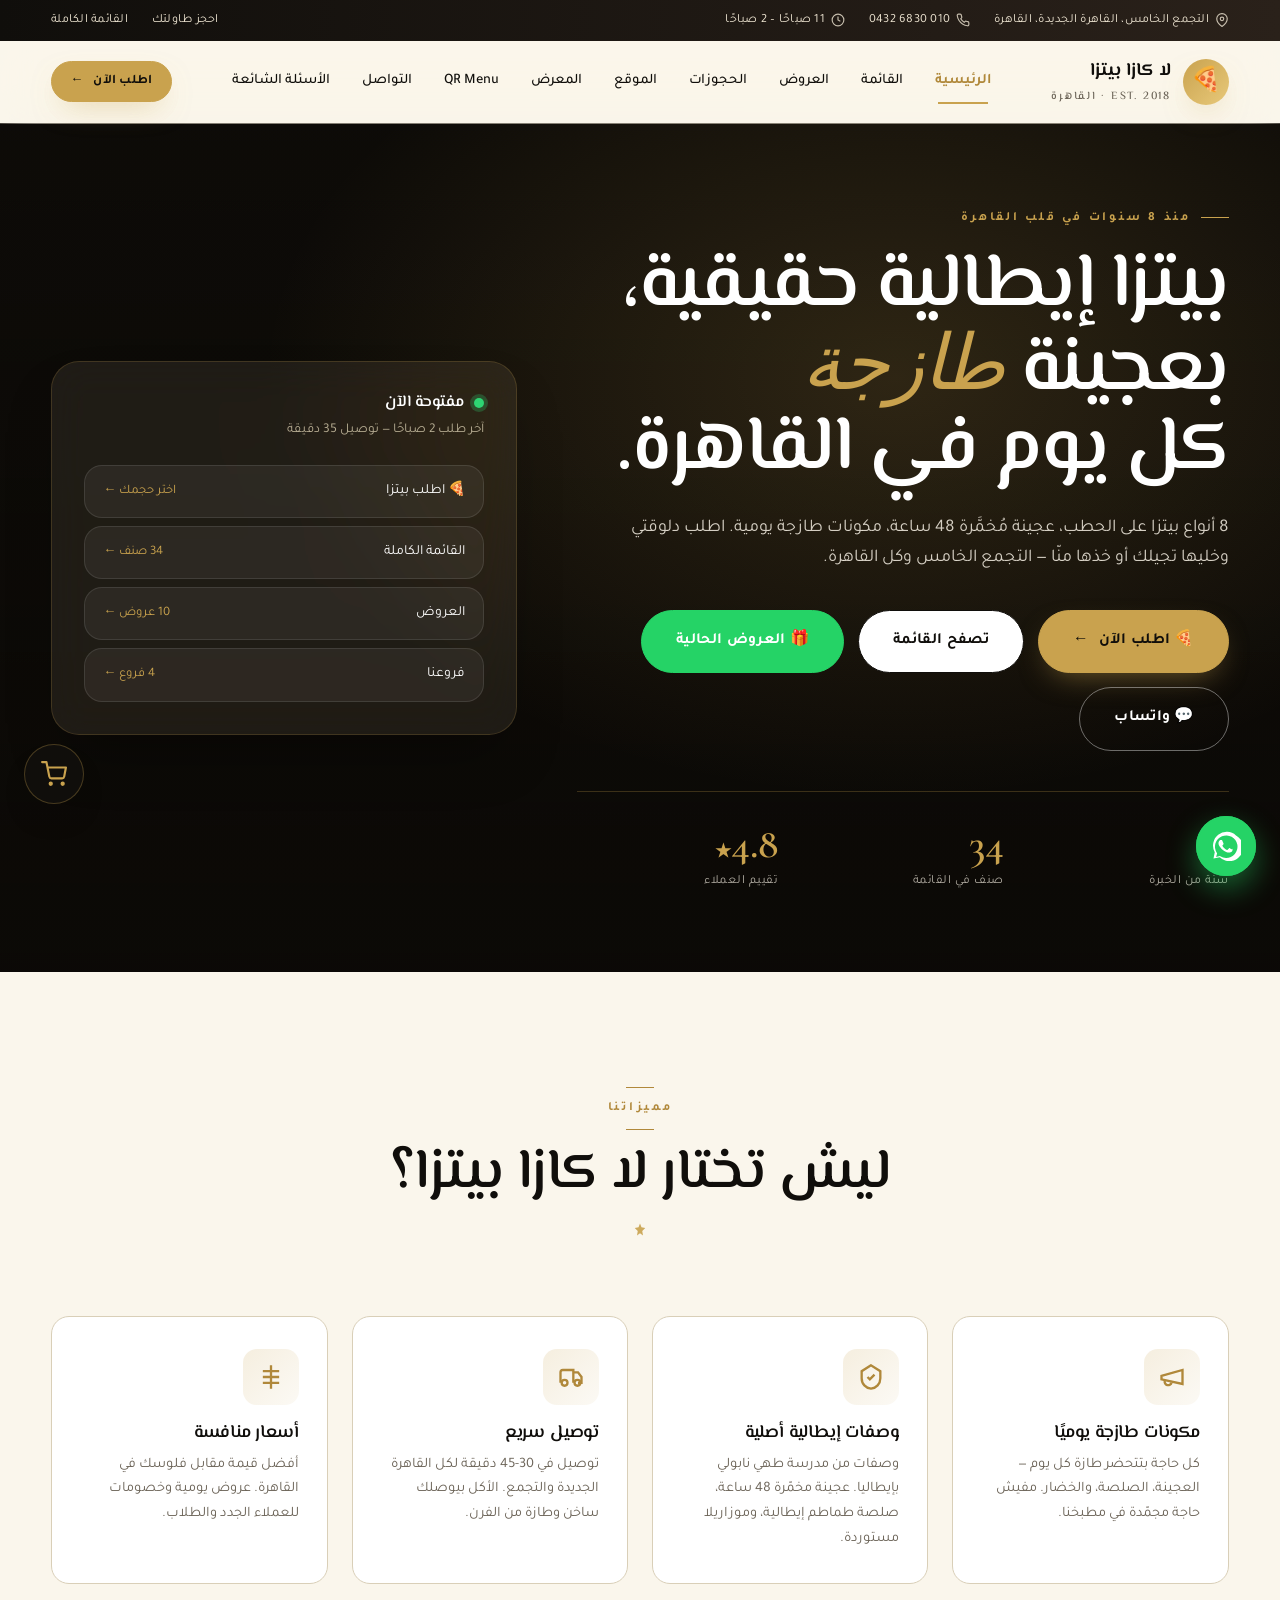
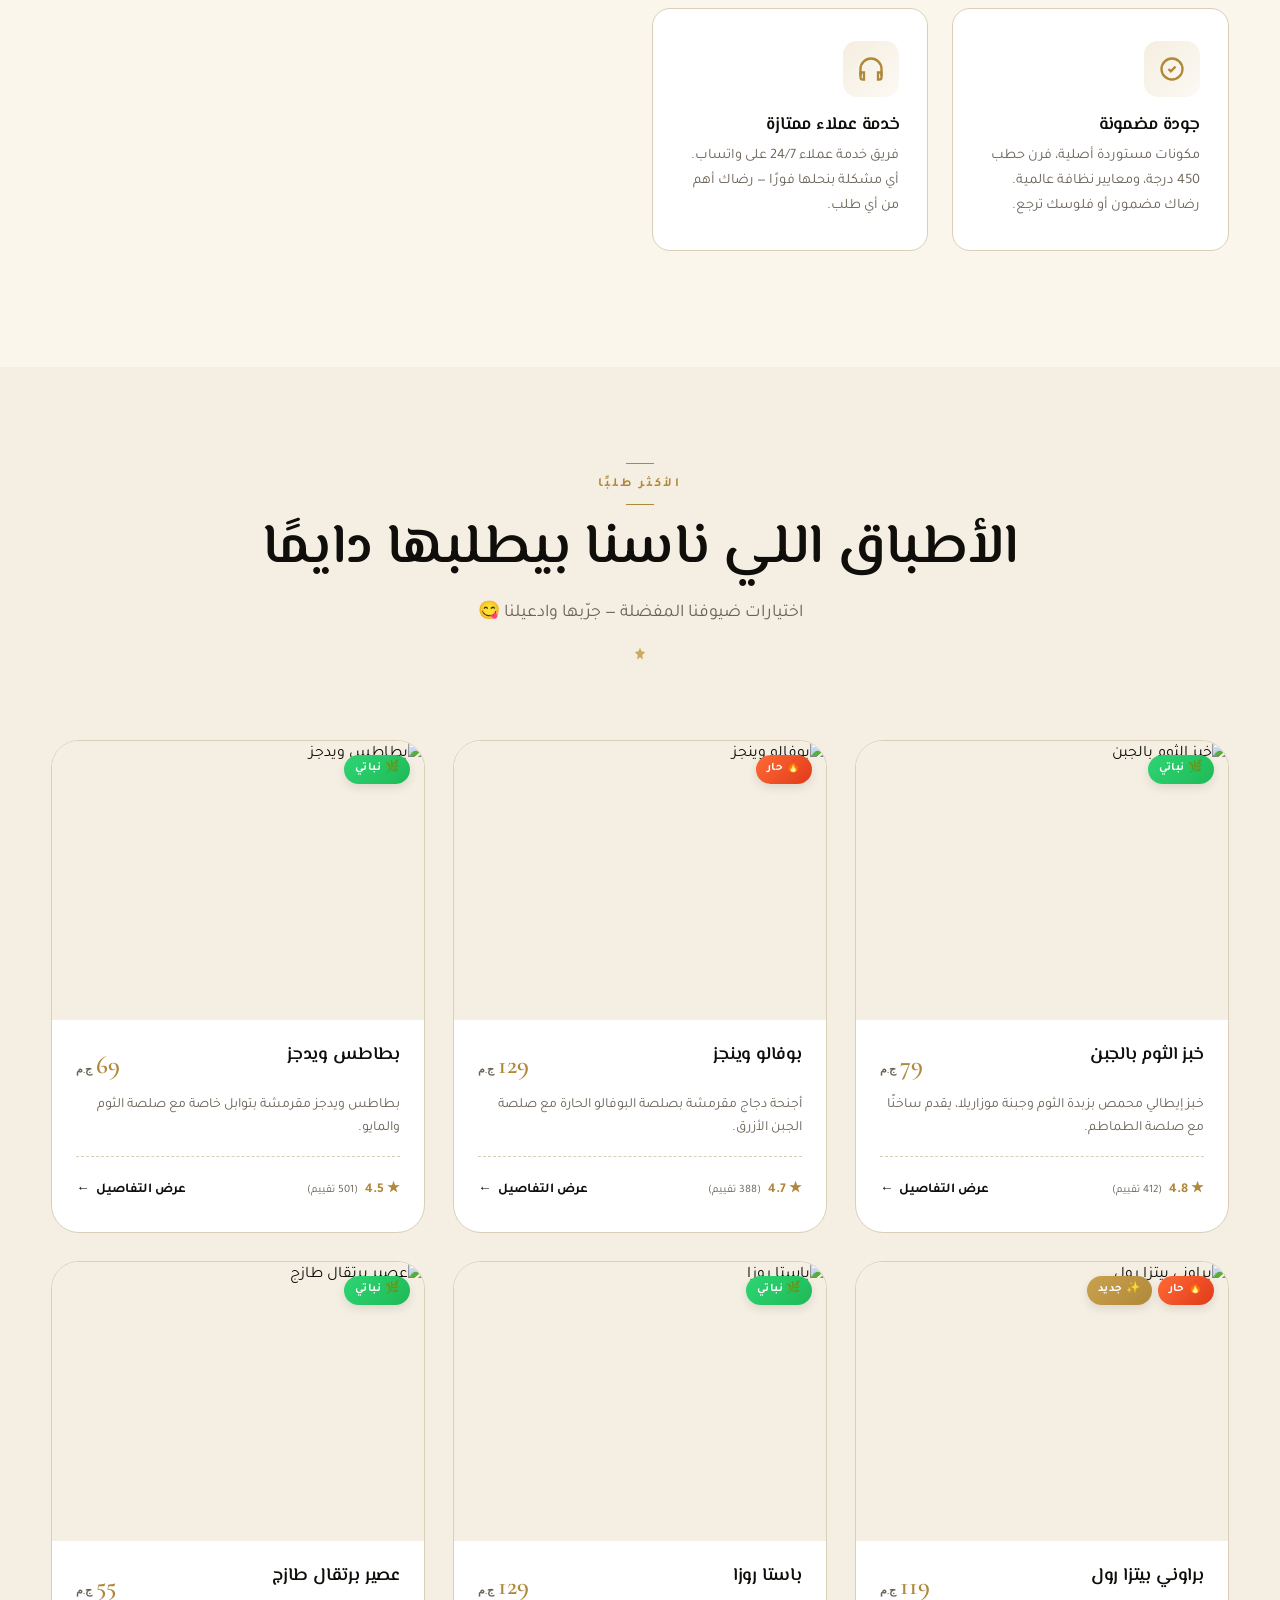
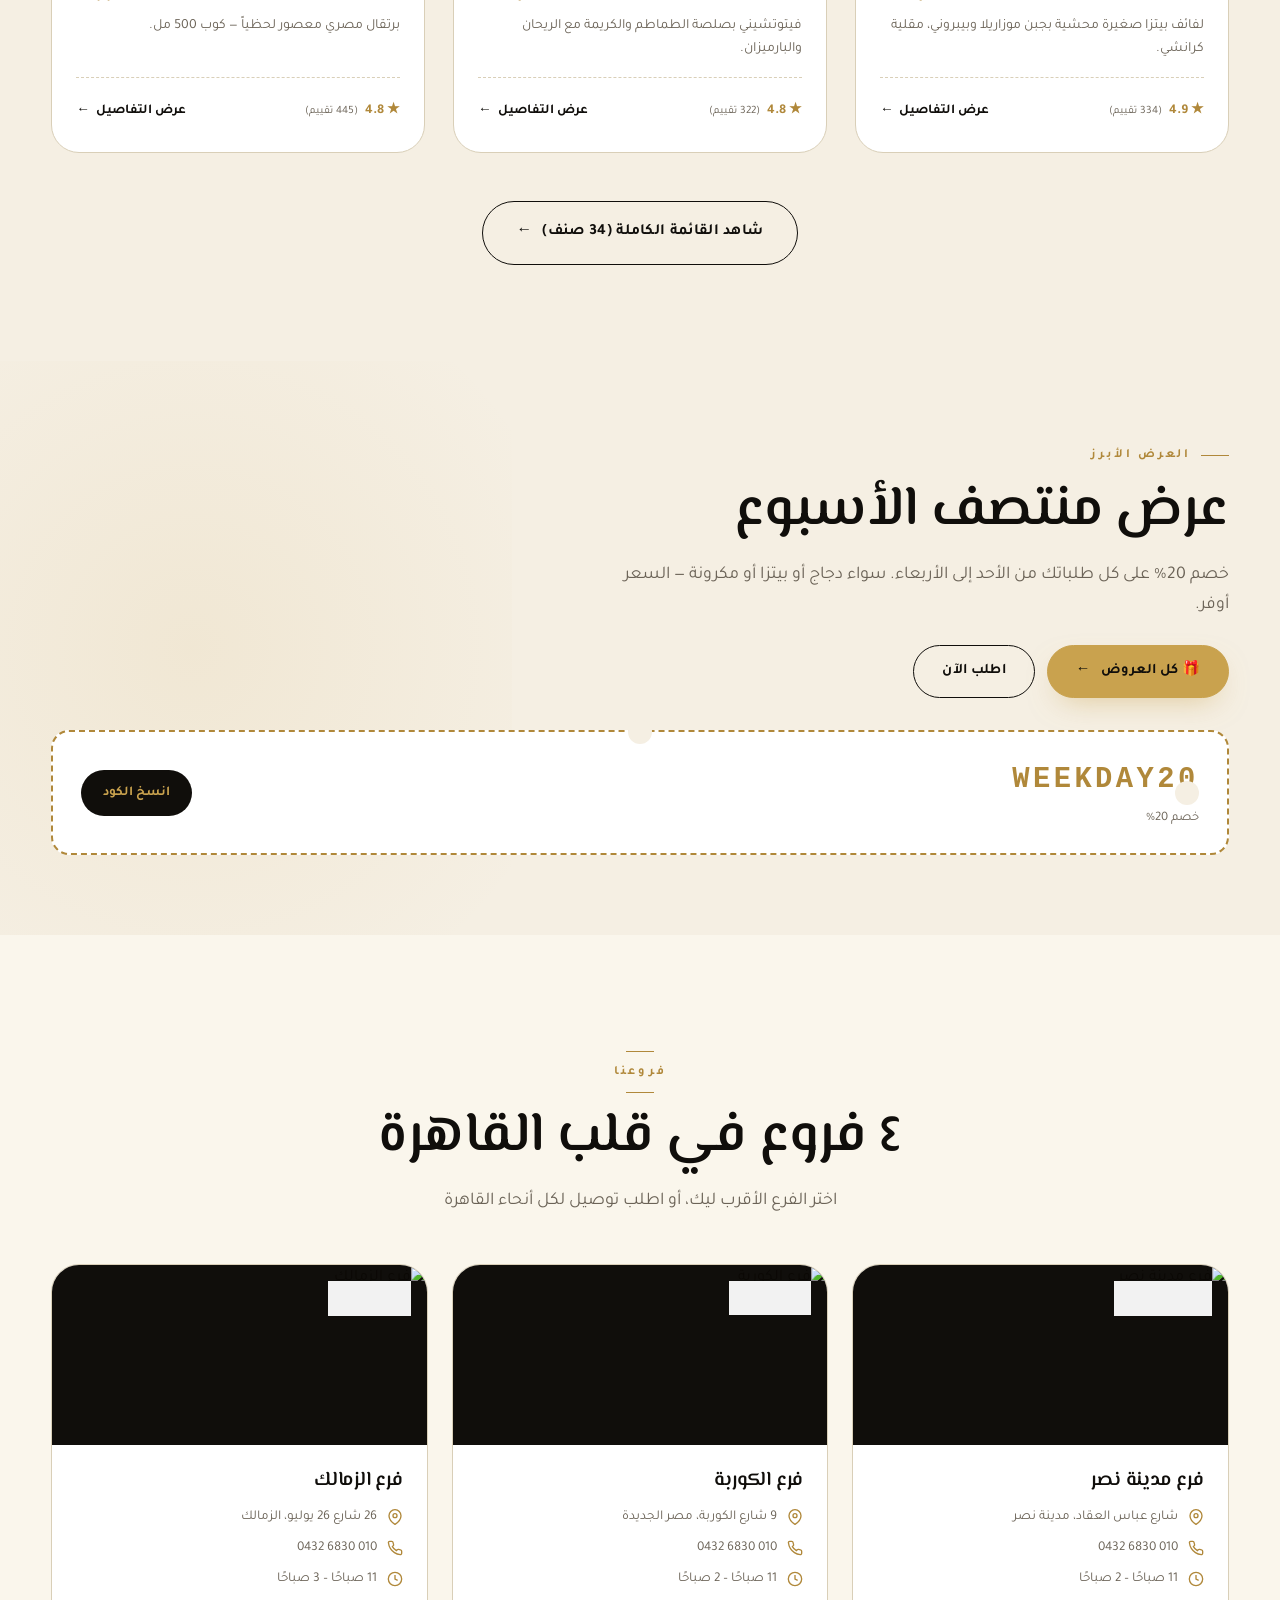
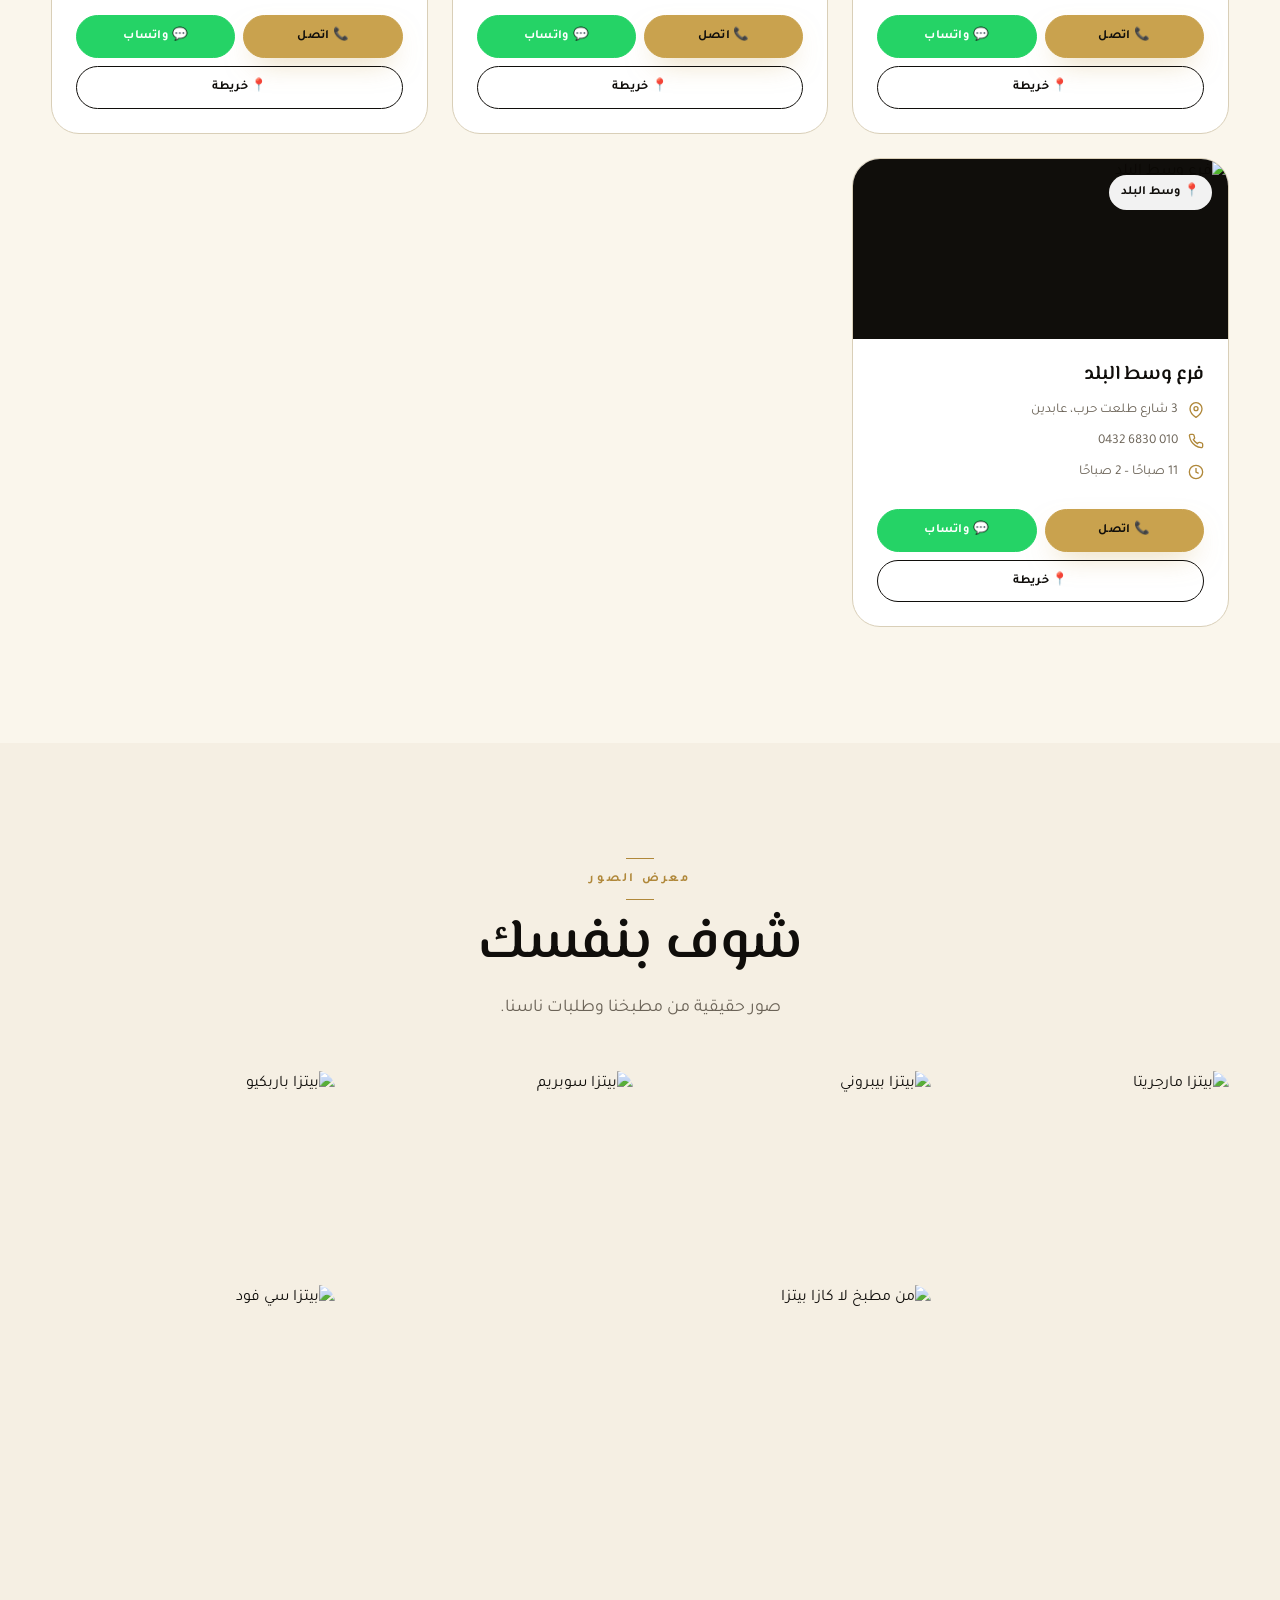
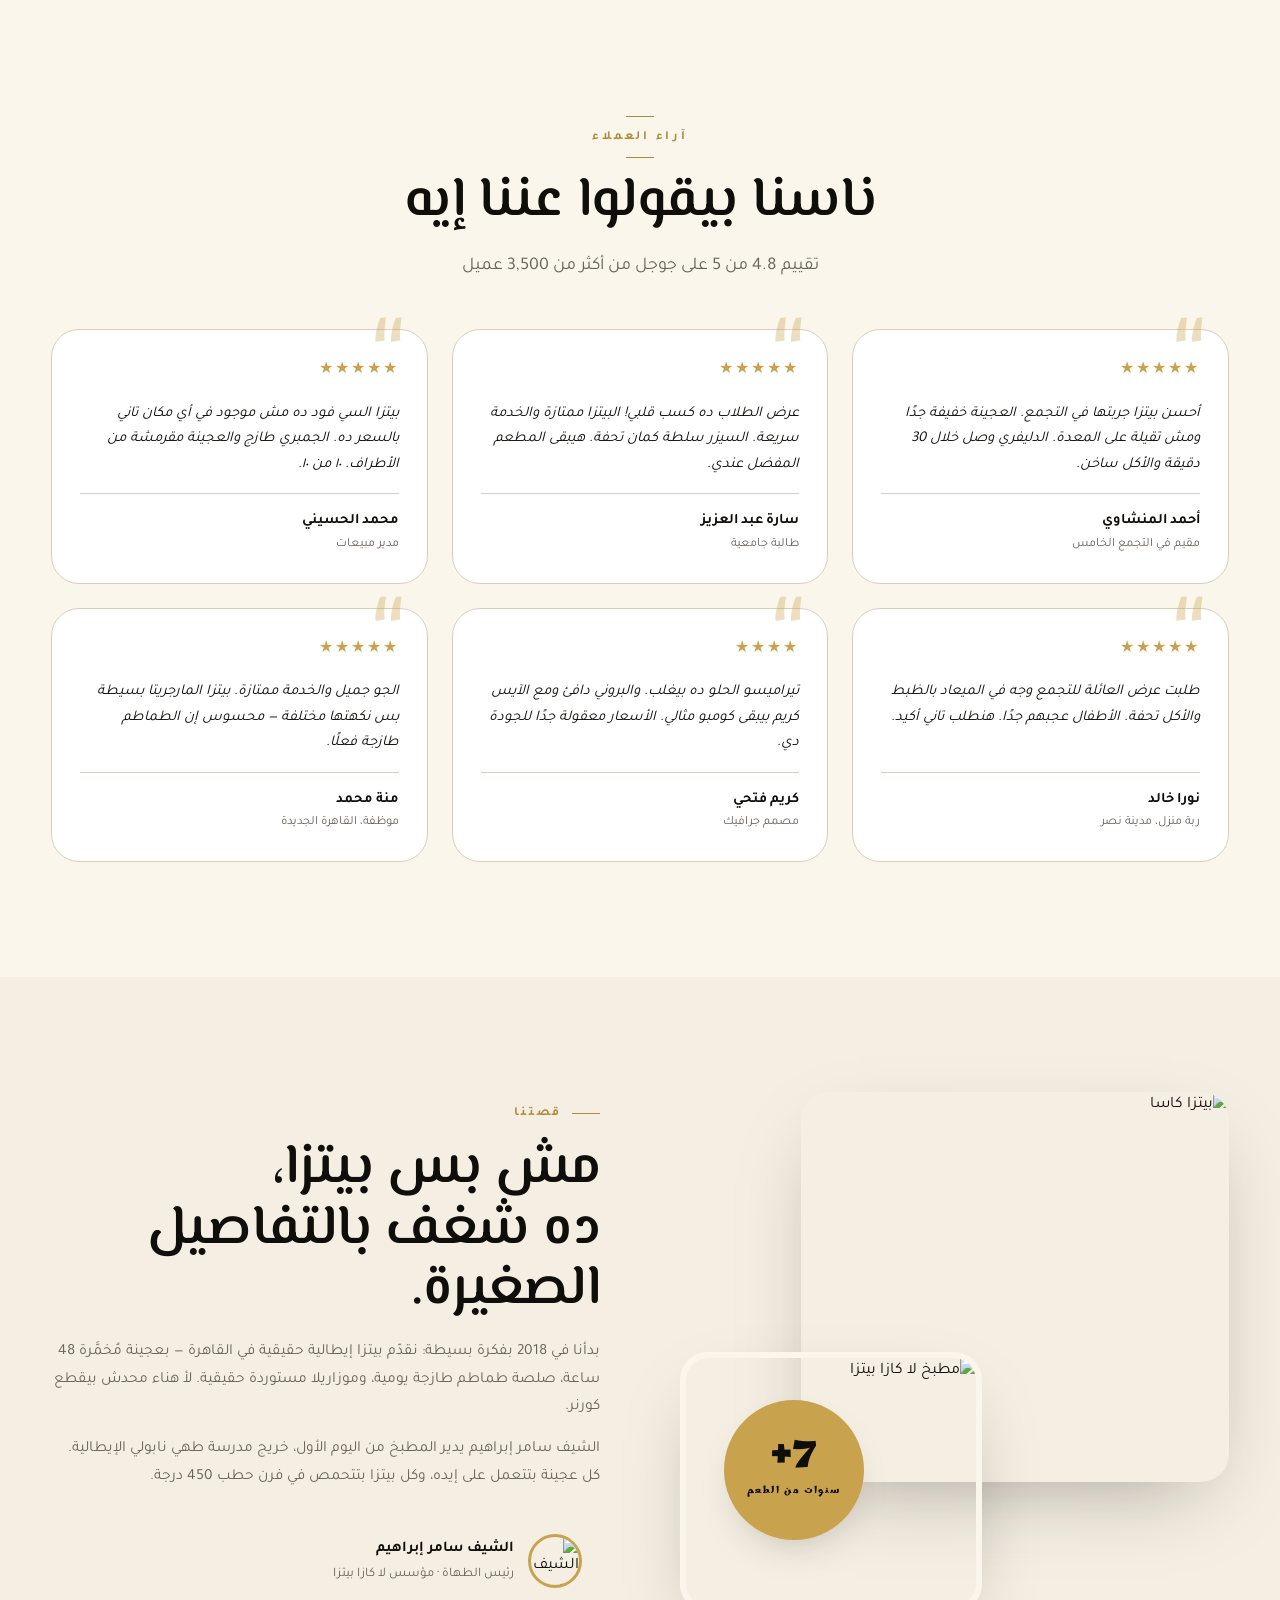
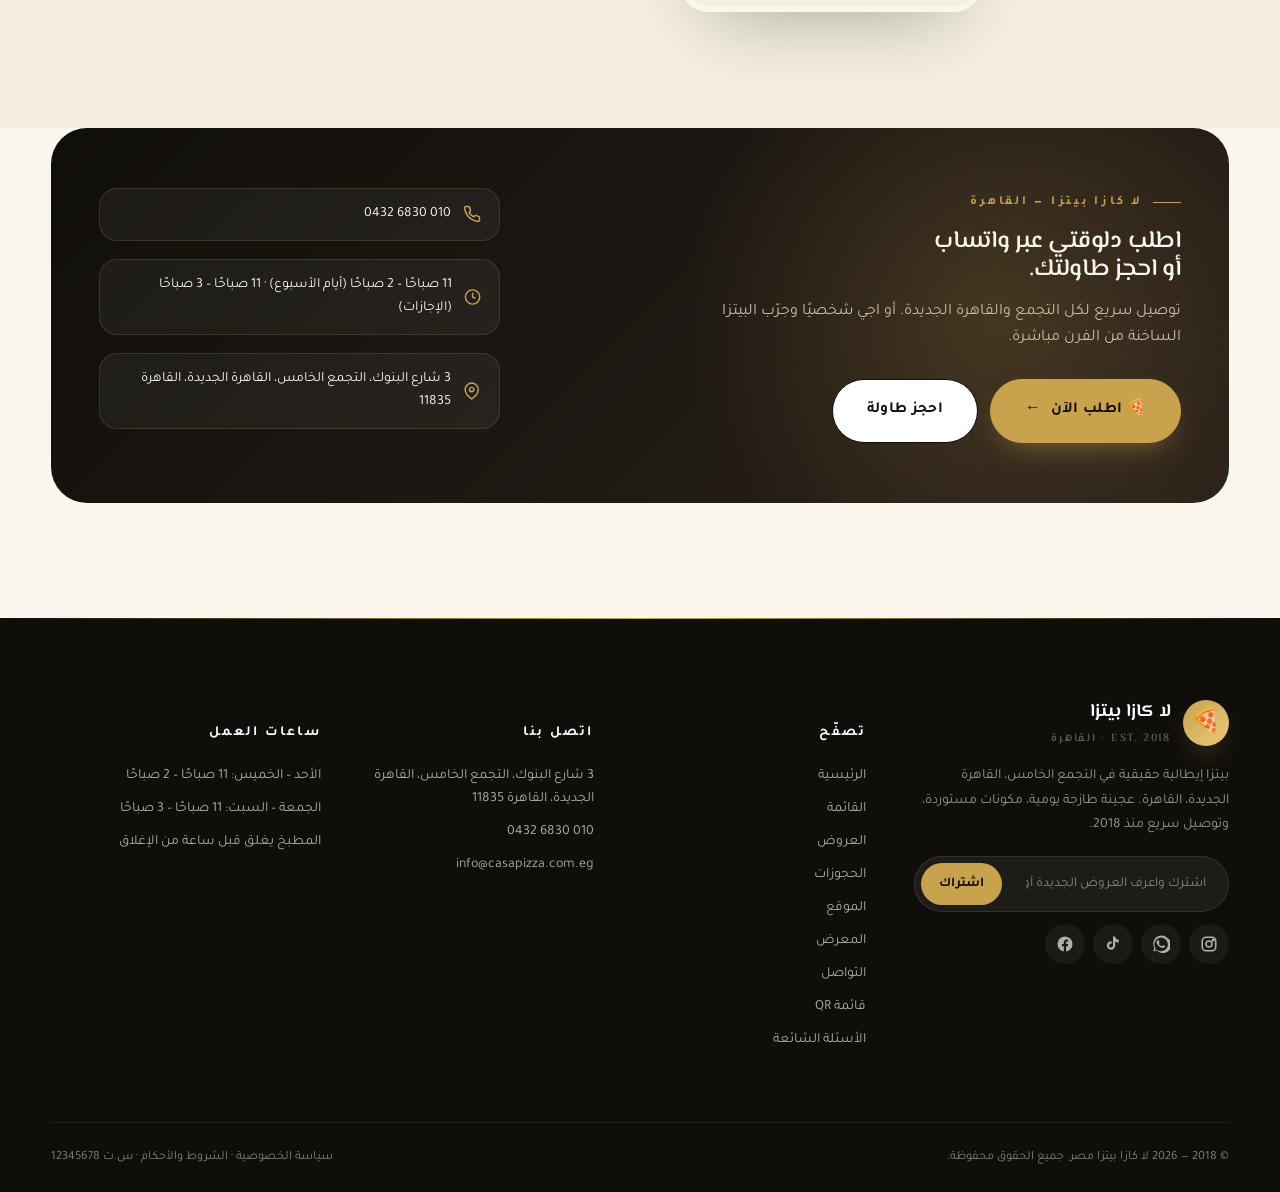
==== commit 3e91b4bf: "Add files via upload" ====
--- a/index.html
+++ b/index.html
@@ -487,7 +487,6 @@
       <div class="stars">${"★".repeat(r.rating)}</div>
       <p>${r.text}</p>
       <div class="who">
-        <img src="${r.img}" alt="${r.name}">
         <div><div class="n">${r.name}</div><div class="r">${r.role}</div></div>
       </div>
     </article>`).join("");
--- a/assets/css/styles.css
+++ b/assets/css/styles.css
@@ -849,7 +849,11 @@
 
 /* ---------- 21. Page hero (sub pages) ---------- */
 .page-hero{
-  background:linear-gradient(135deg,var(--ink) 0%,var(--ink-3) 100%);
+  background: linear-gradient(180deg,rgba(16,14,11,.55) 0%,rgba(16,14,11,.85) 100%),
+    url("https://images.unsplash.com/photo-1565299624946-b28f40a0ae38?w=700&q=80") center/cover no-repeat;
+
+
+  
   color:var(--cream);
   padding:100px 0 80px;position:relative;overflow:hidden;
 }
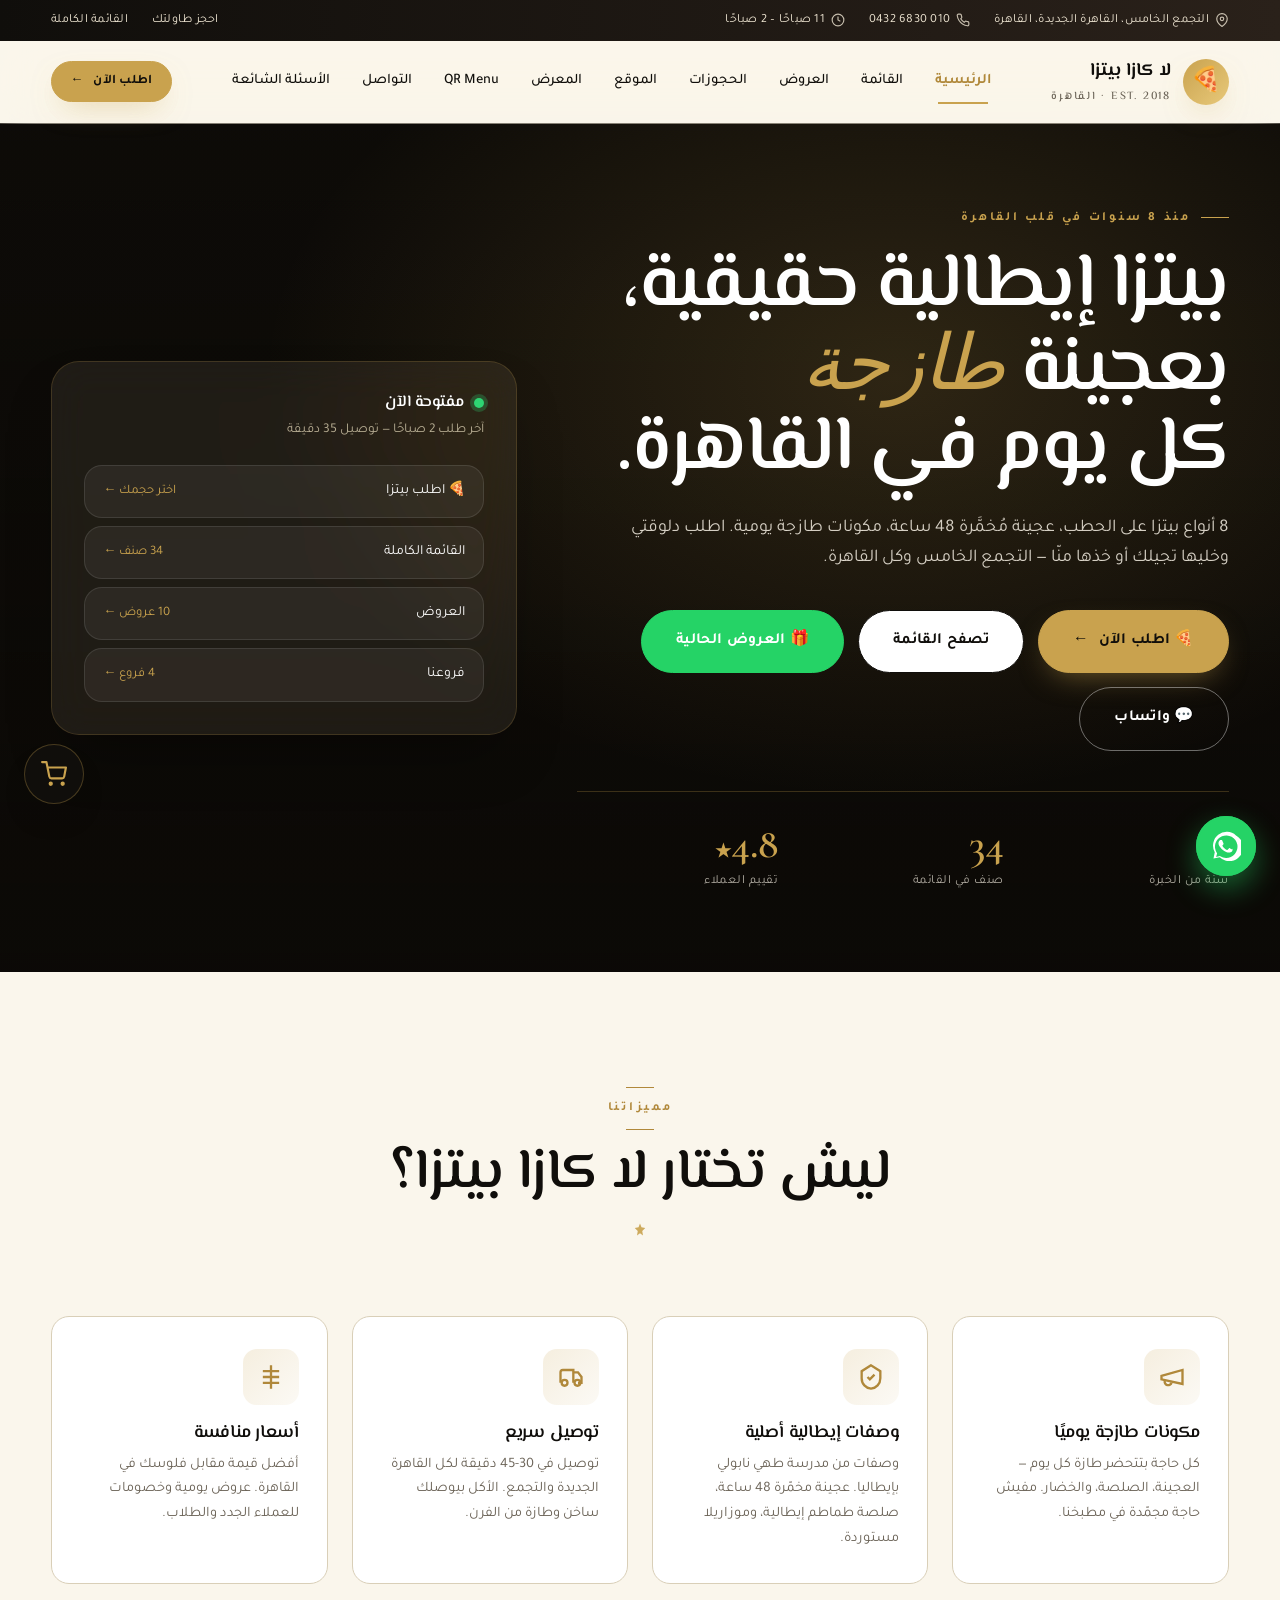
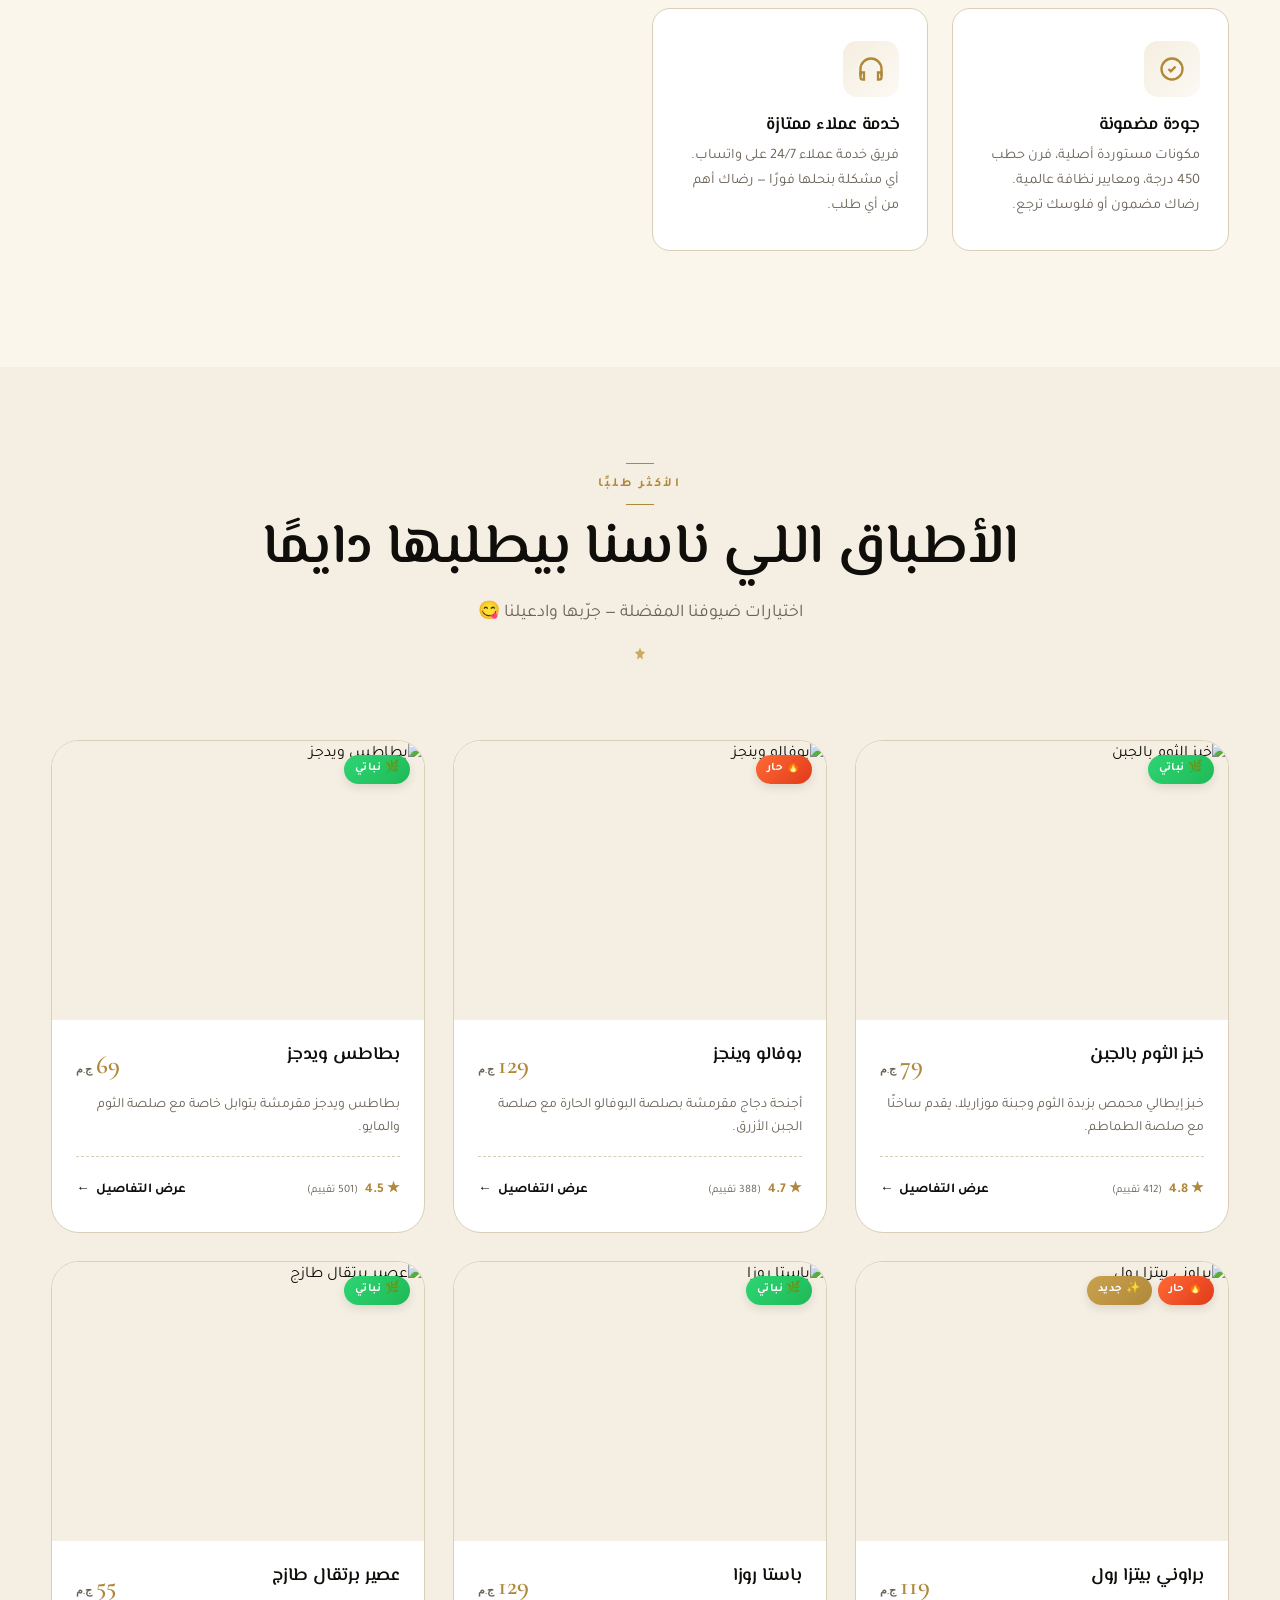
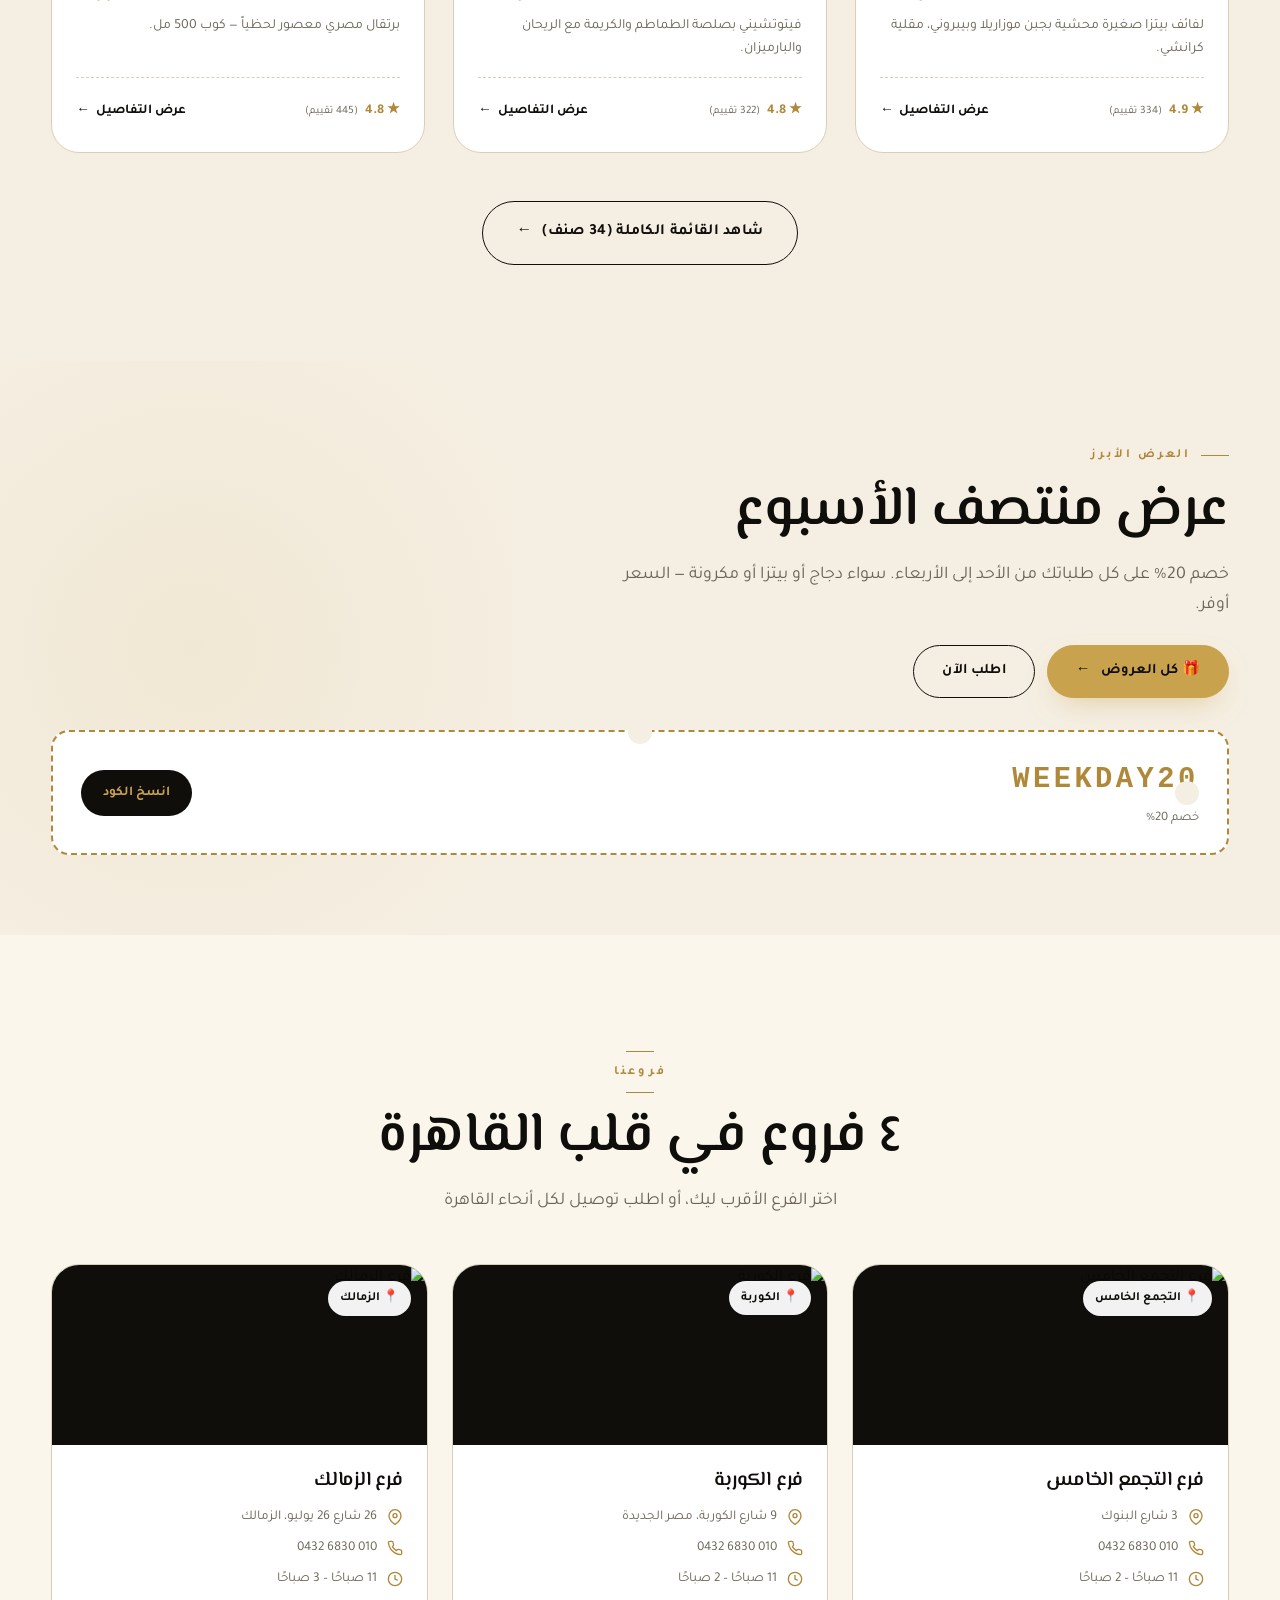
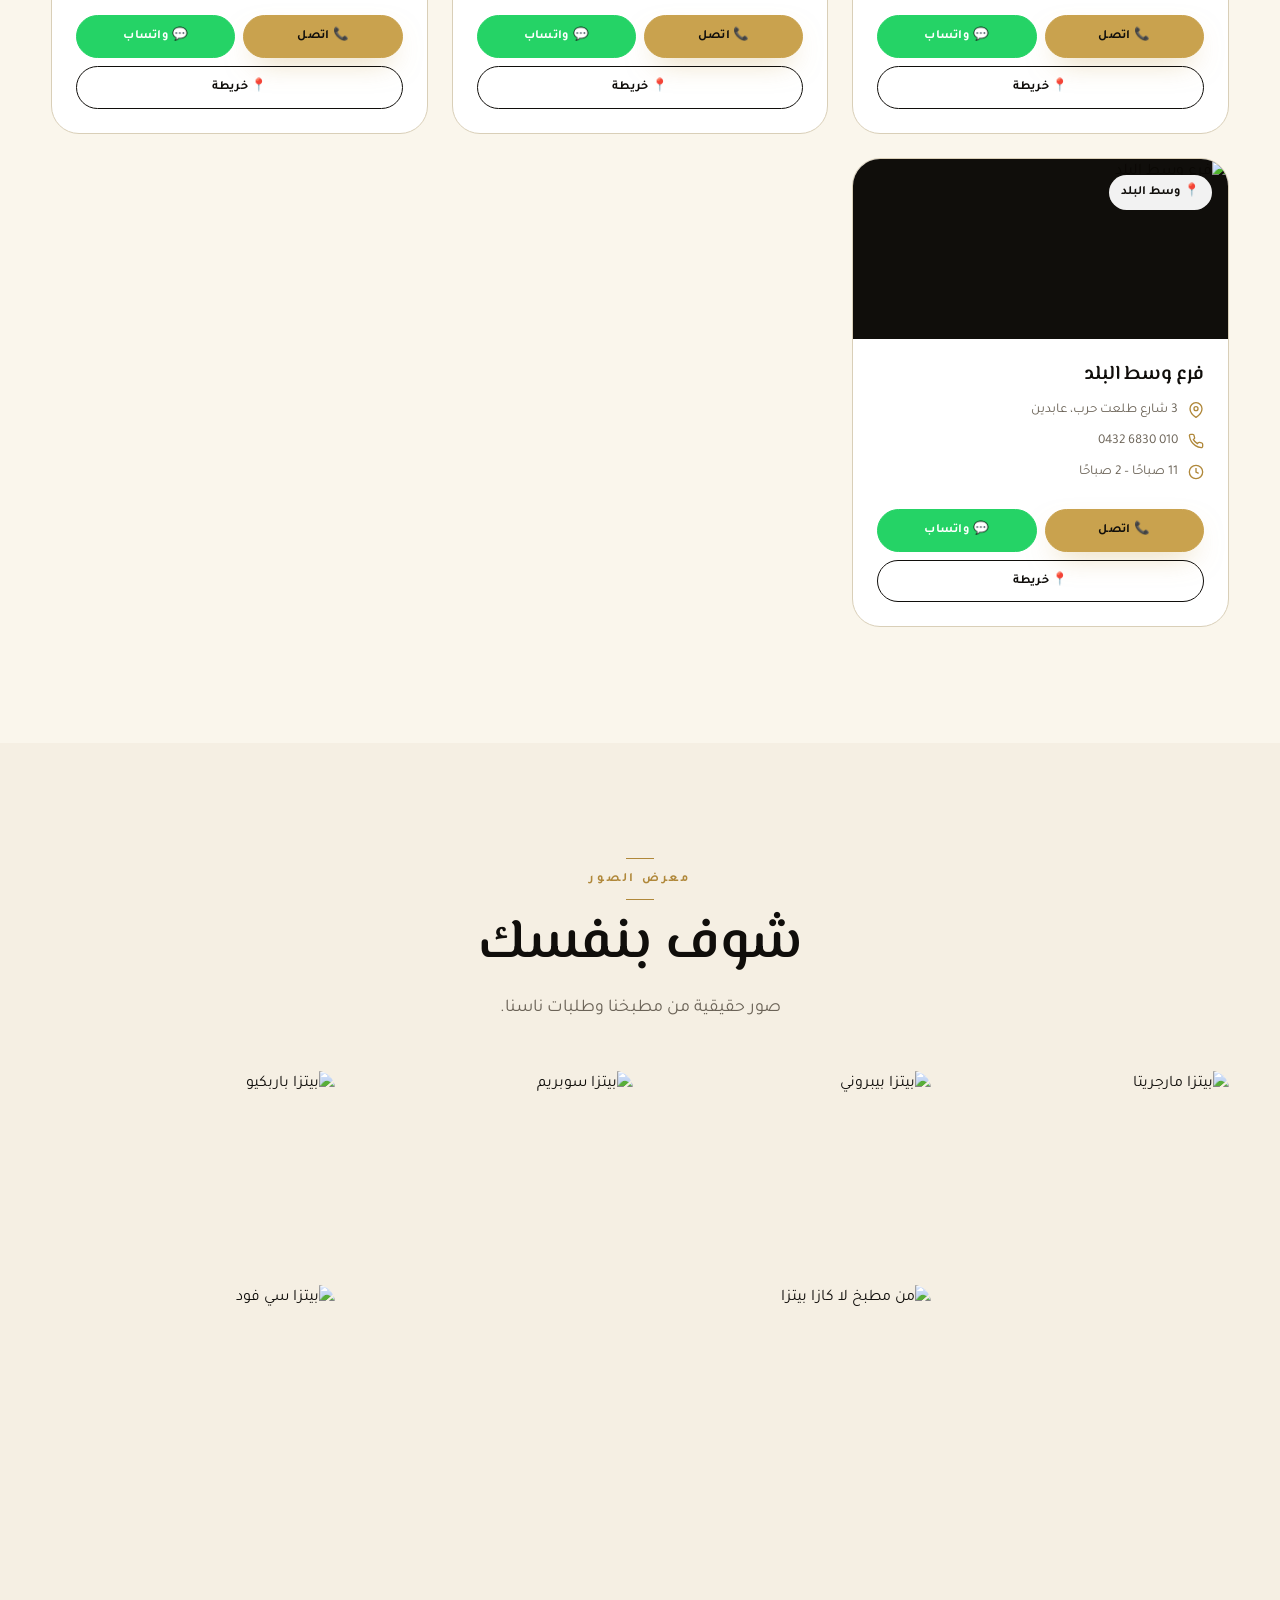
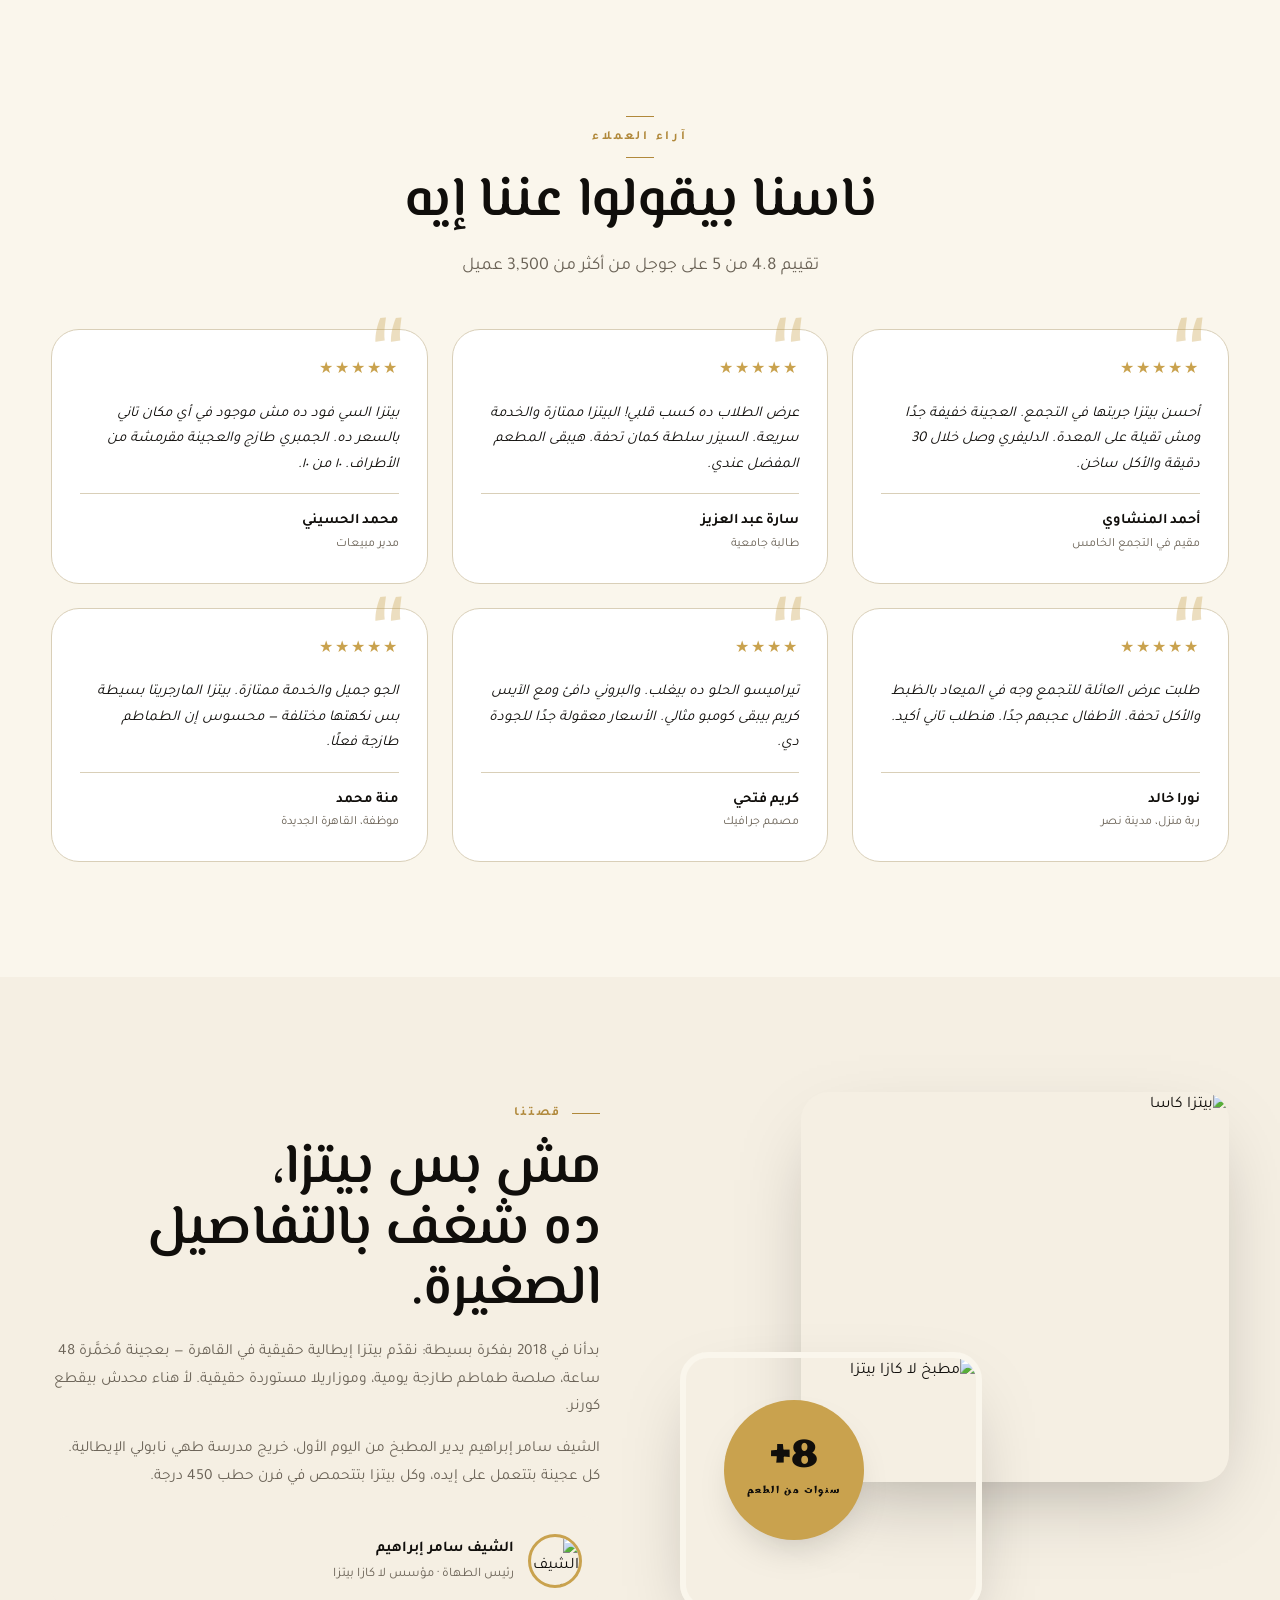
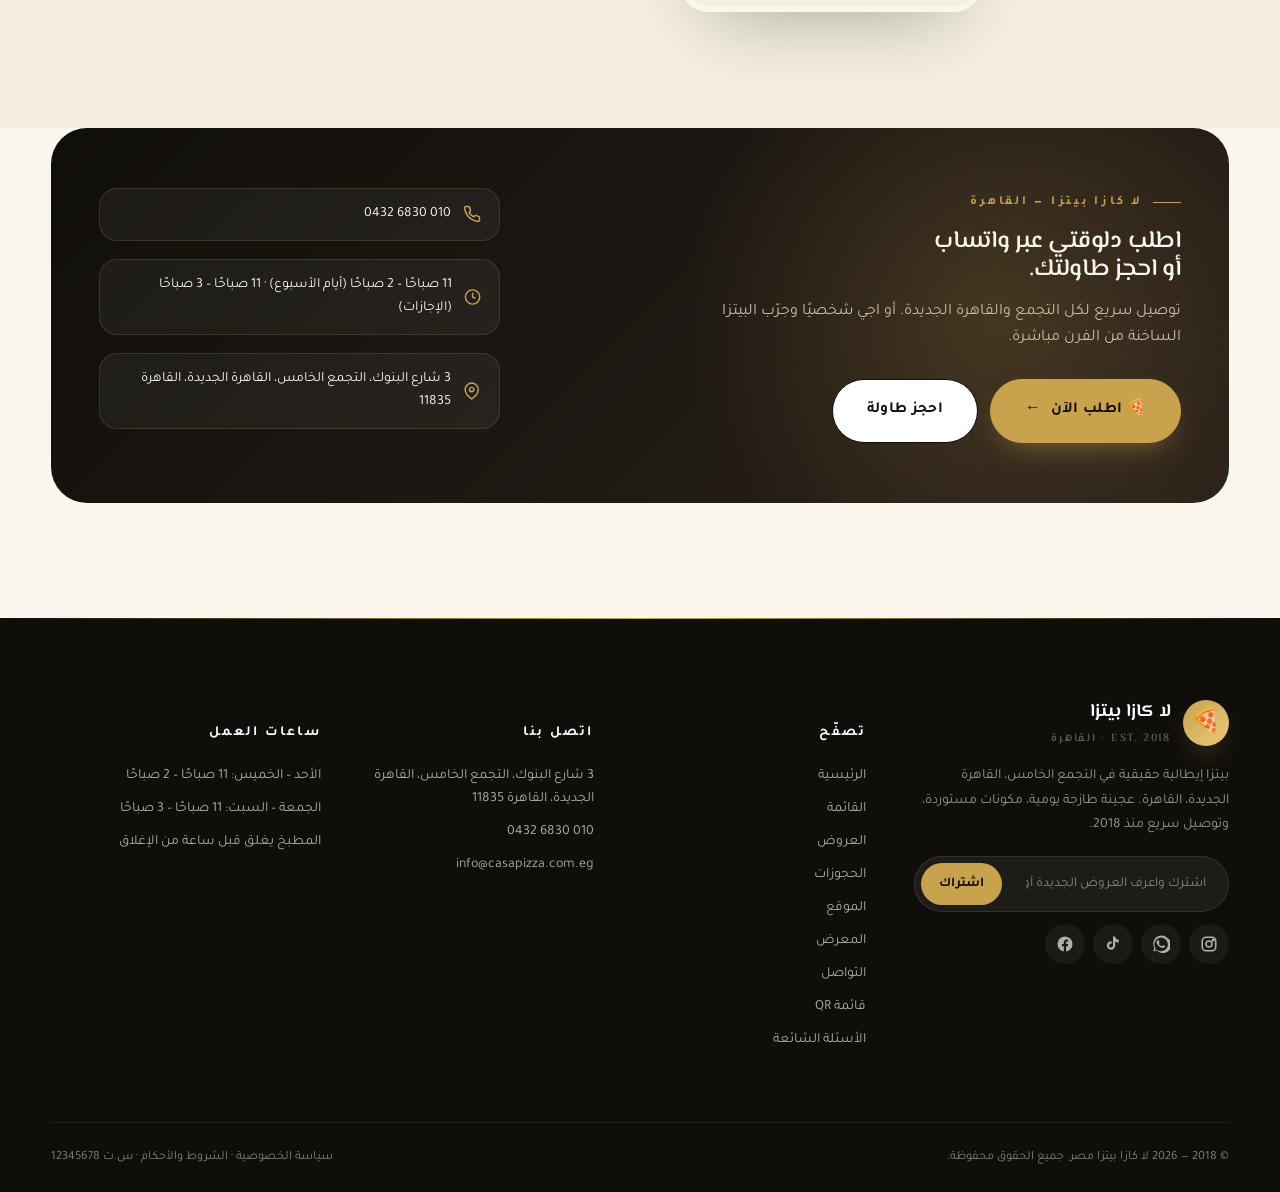
==== commit 42118d40: "Add files via upload" ====
--- a/index.html
+++ b/index.html
@@ -447,7 +447,7 @@
 
   // ---- Branches ----
   const branches = [
-    { name:"مدينة نصر", addr:"شارع عباس العقاد، مدينة نصر", phone:R.phoneDisplay, hours:R.hours, img:"https://images.unsplash.com/photo-1555396273-367ea4eb4db5?w=900&q=80" },
+    { name:"التجمع الخامس", addr:"3 شارع البنوك", phone:R.phoneDisplay, hours:R.hours, img:"https://images.unsplash.com/photo-1555396273-367ea4eb4db5?w=900&q=80" },
     { name:"الكوربة", addr:"9 شارع الكوربة، مصر الجديدة", phone:R.phoneDisplay, hours:R.hours, img:"https://images.unsplash.com/photo-1517248135467-4c7edcad34c4?w=900&q=80" },
     { name:"الزمالك", addr:"26 شارع 26 يوليو، الزمالك", phone:R.phoneDisplay, hours:R.hoursWeekend, img:"https://images.unsplash.com/photo-1559339352-11d035aa65de?w=900&q=80" },
     { name:"وسط البلد", addr:"3 شارع طلعت حرب، عابدين", phone:R.phoneDisplay, hours:R.hours, img:"https://images.unsplash.com/photo-1414235077428-338989a2e8c0?w=900&q=80" }
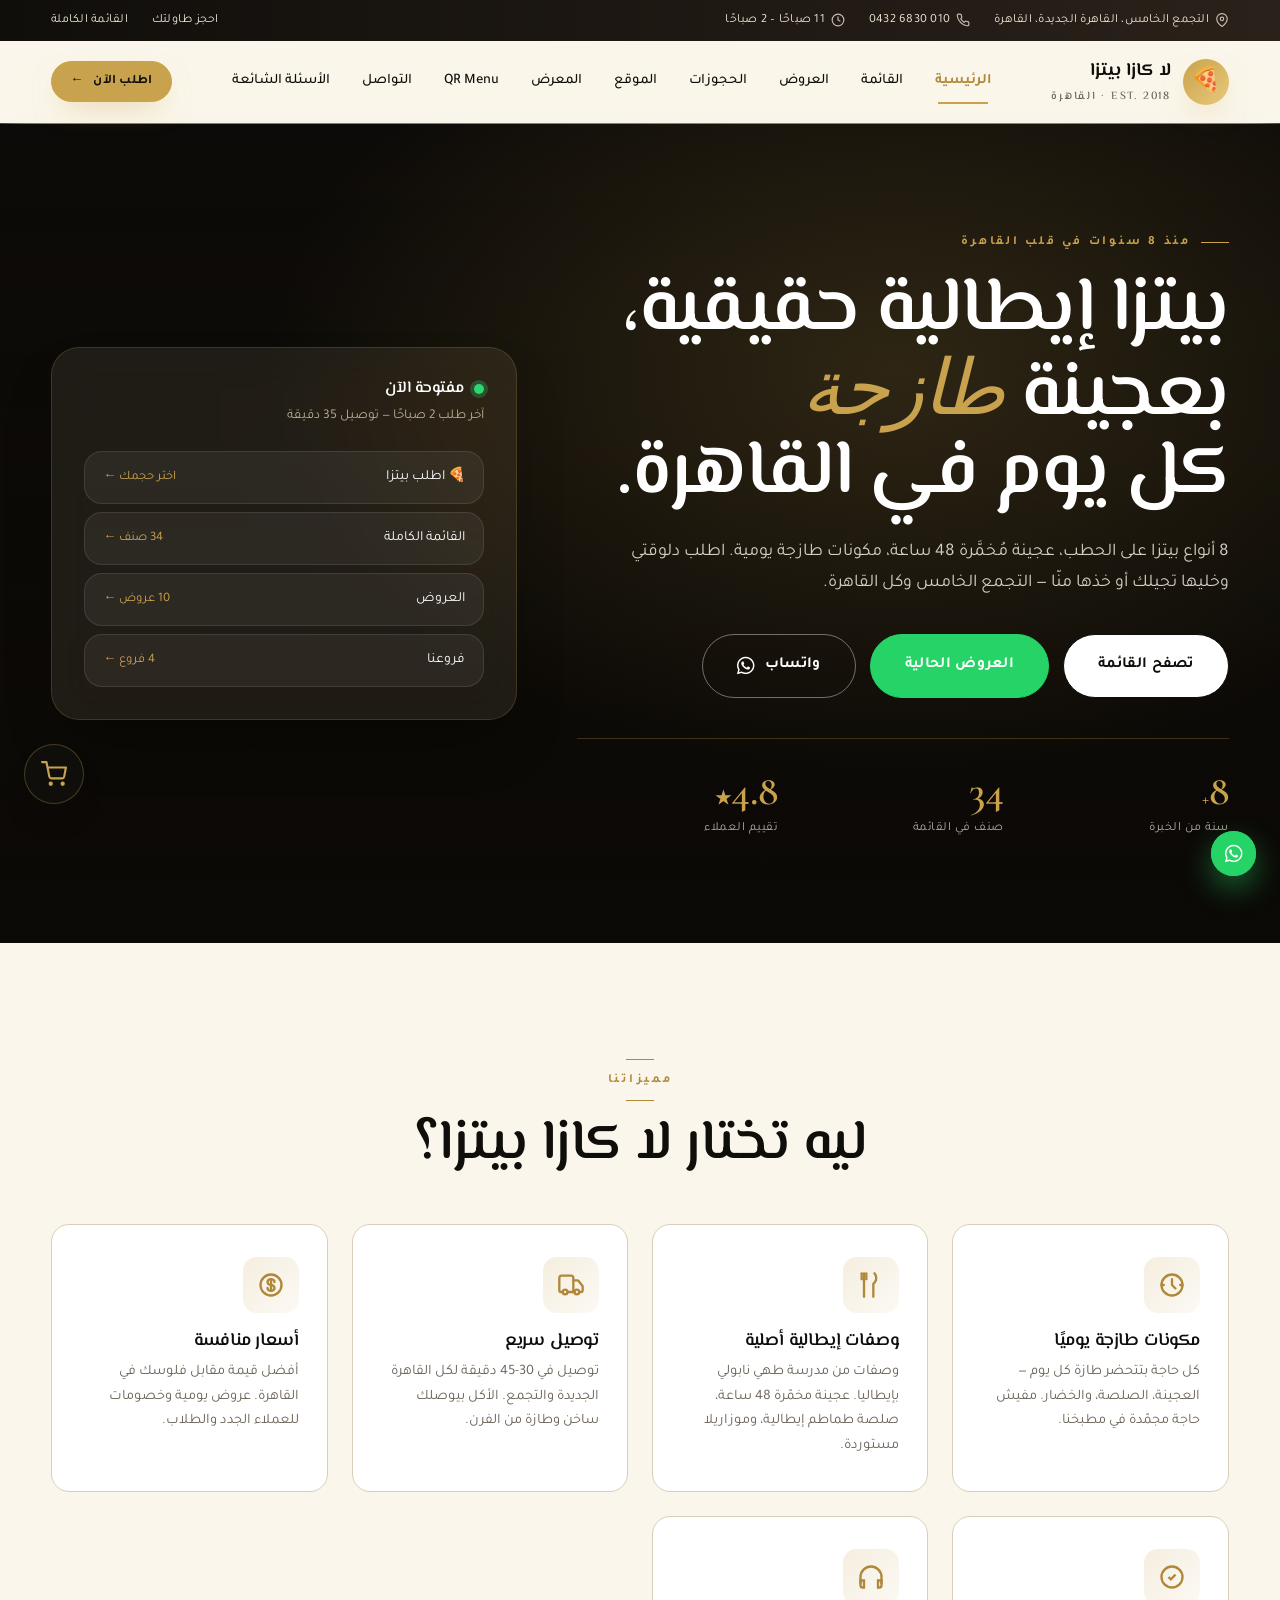
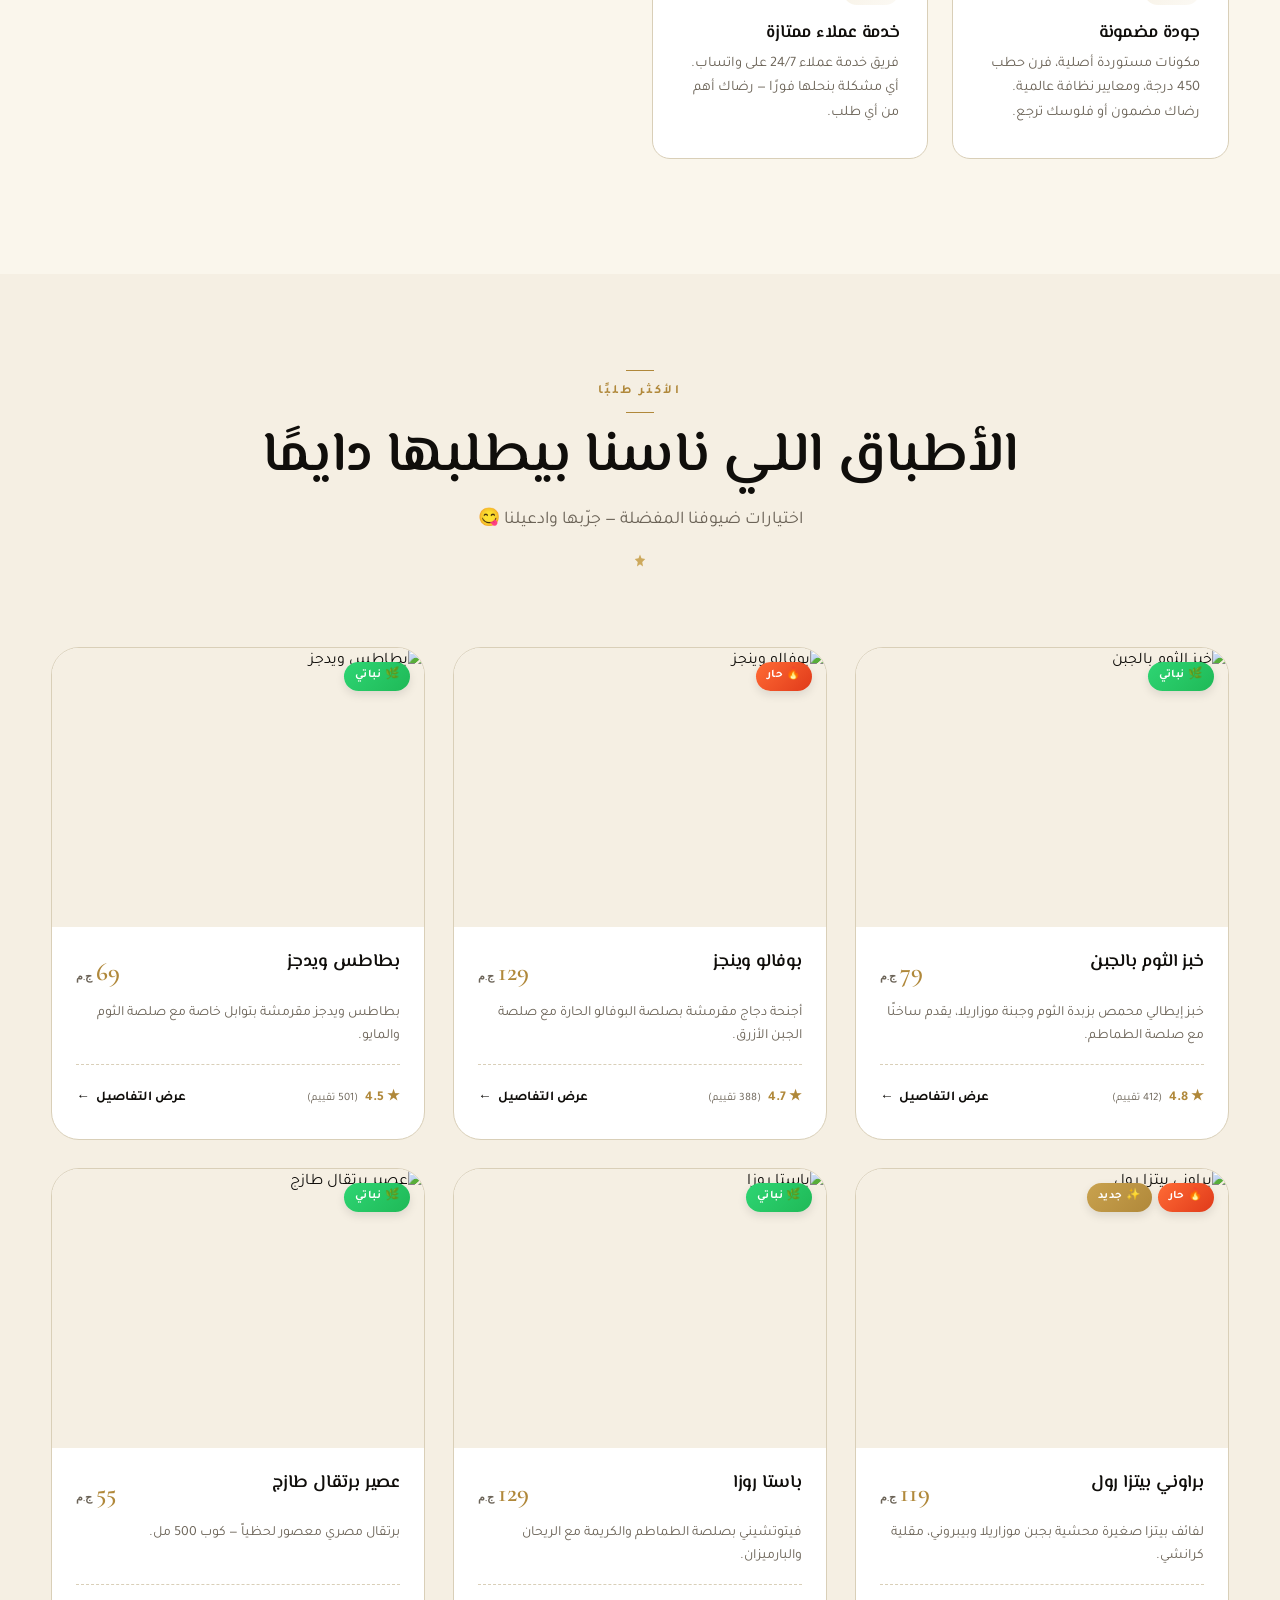
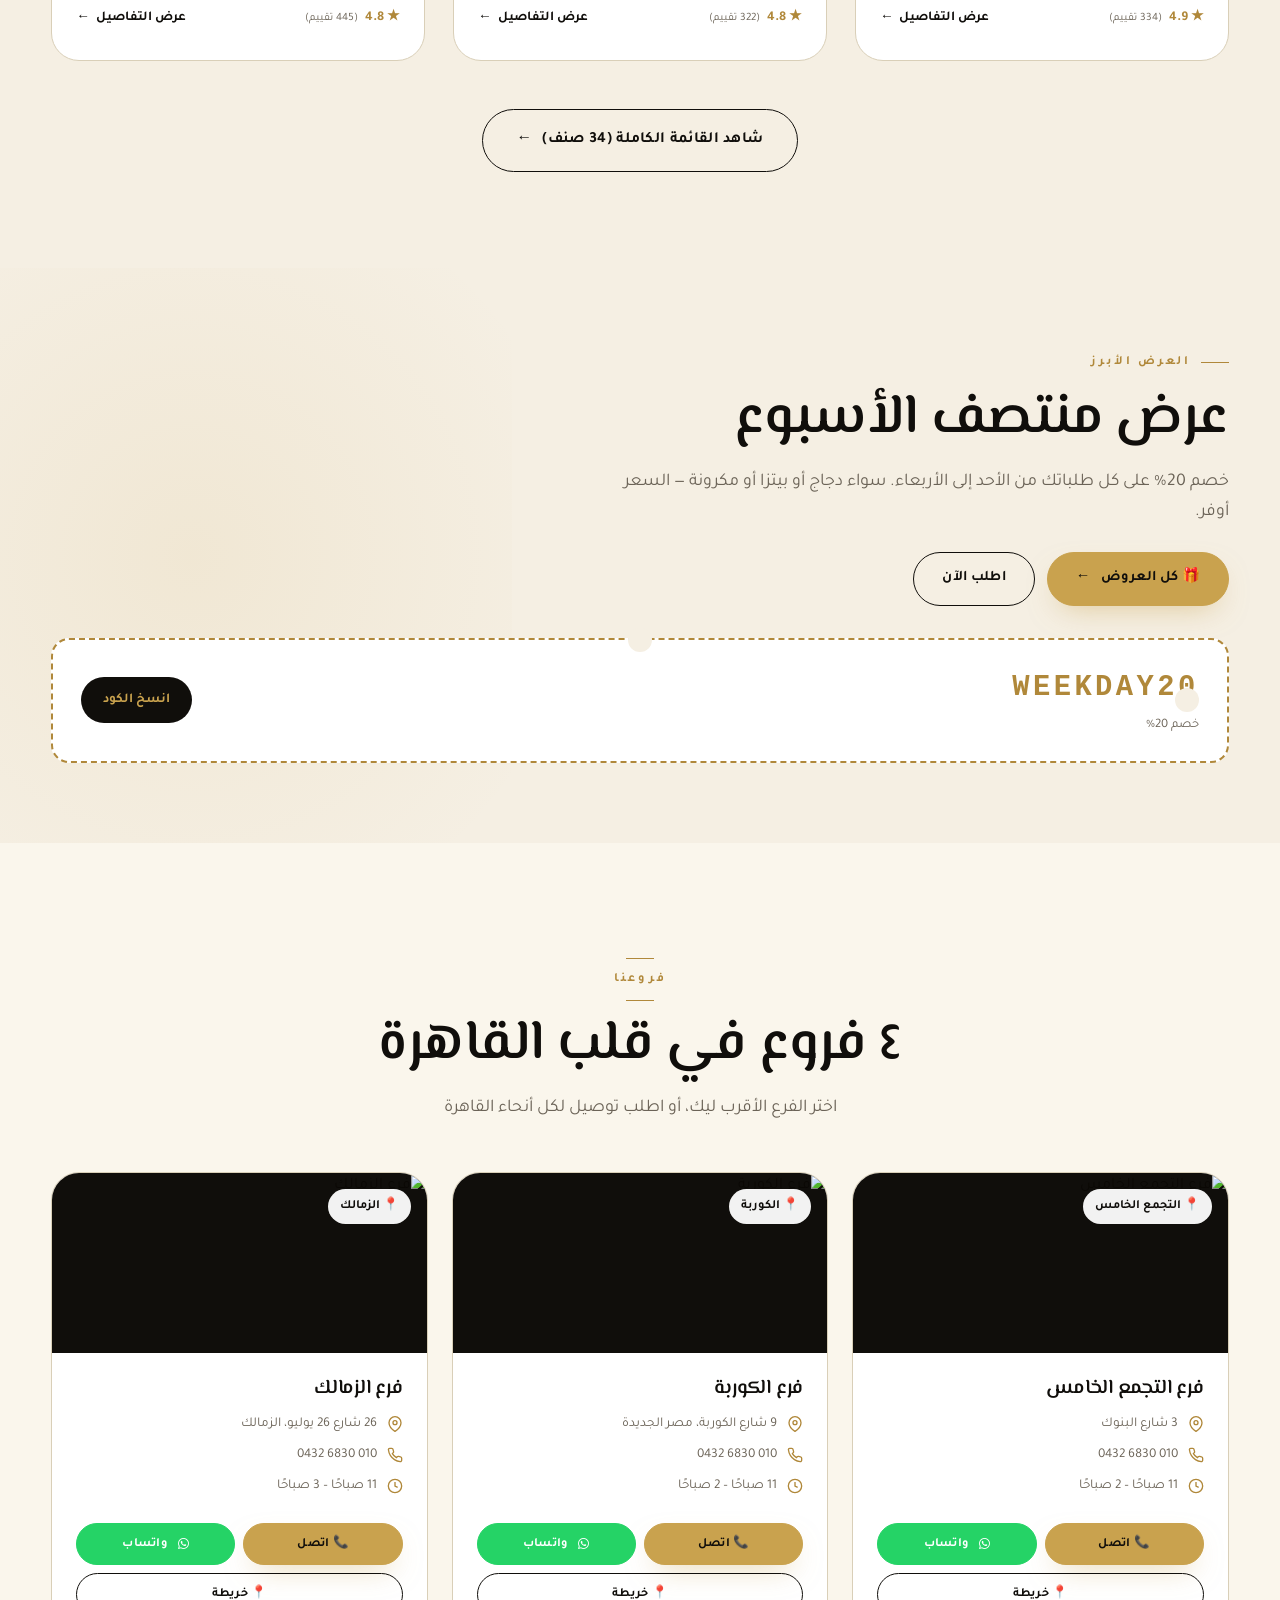
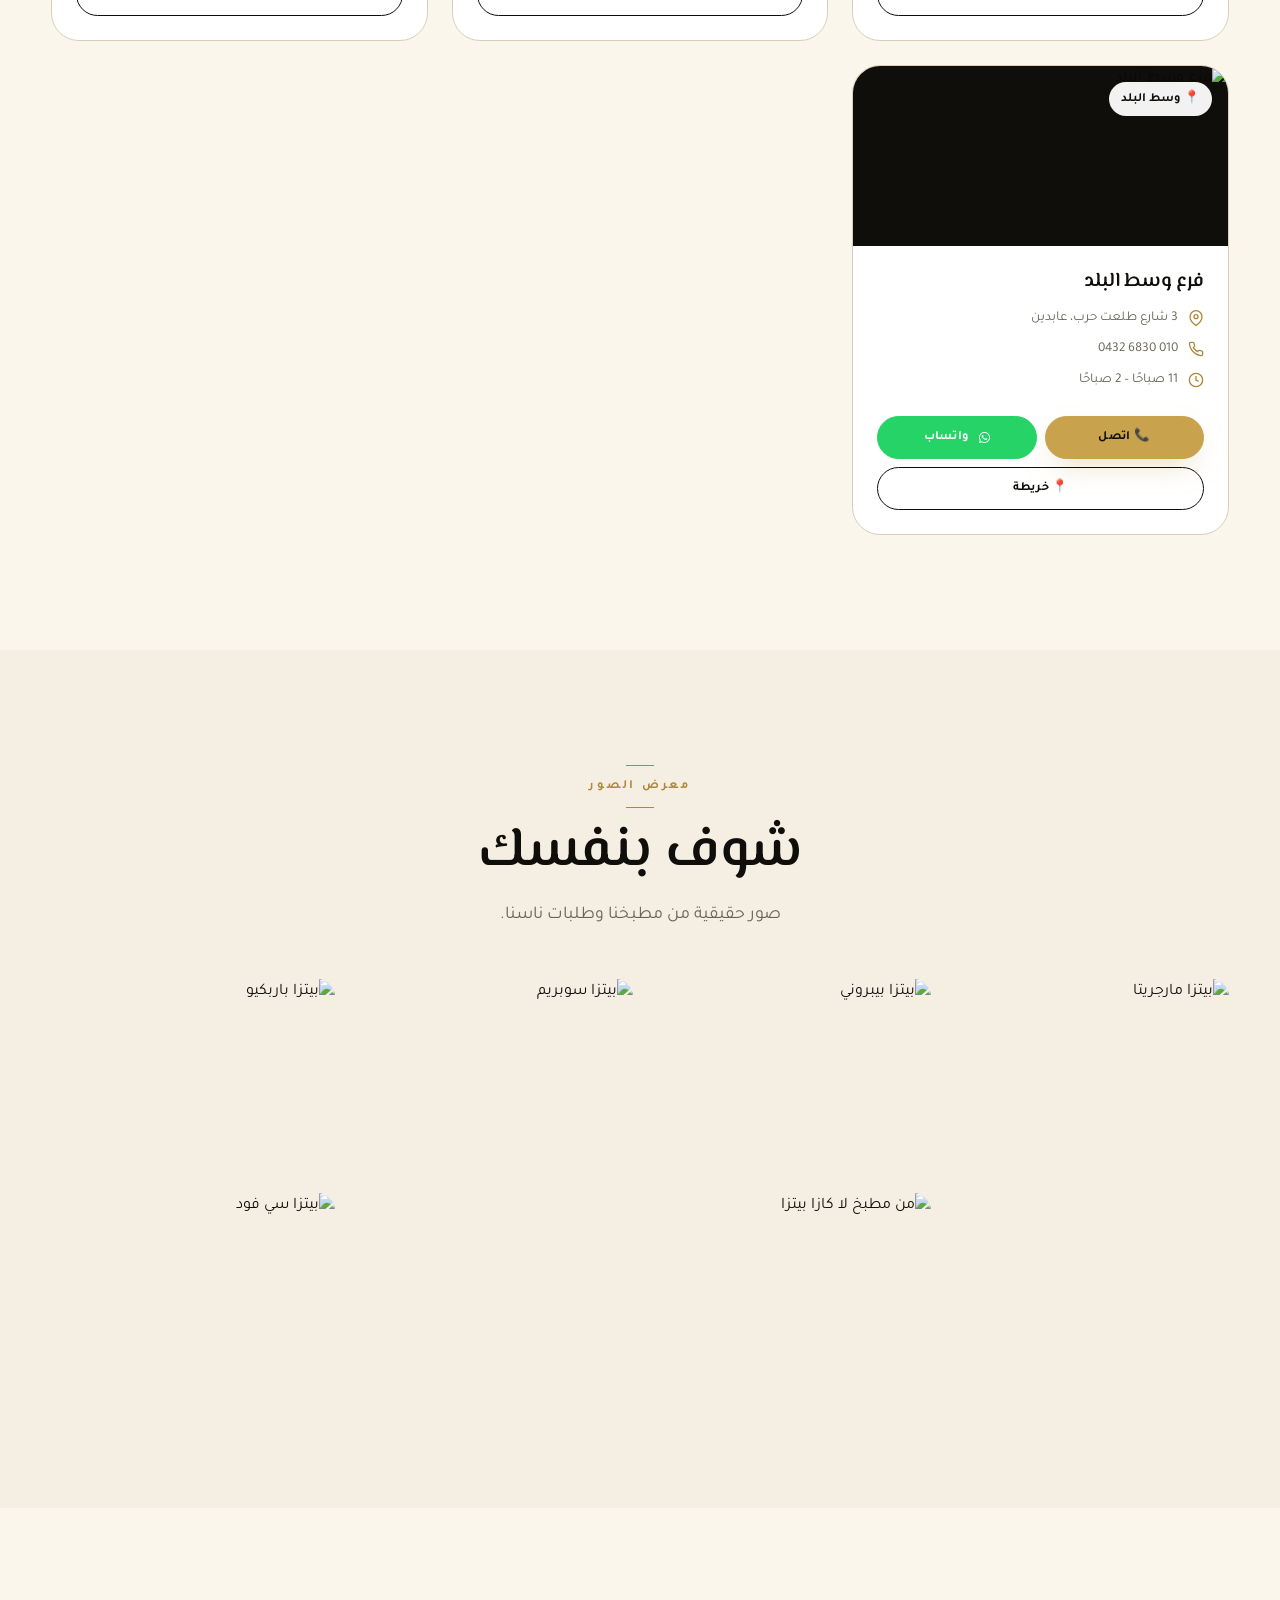
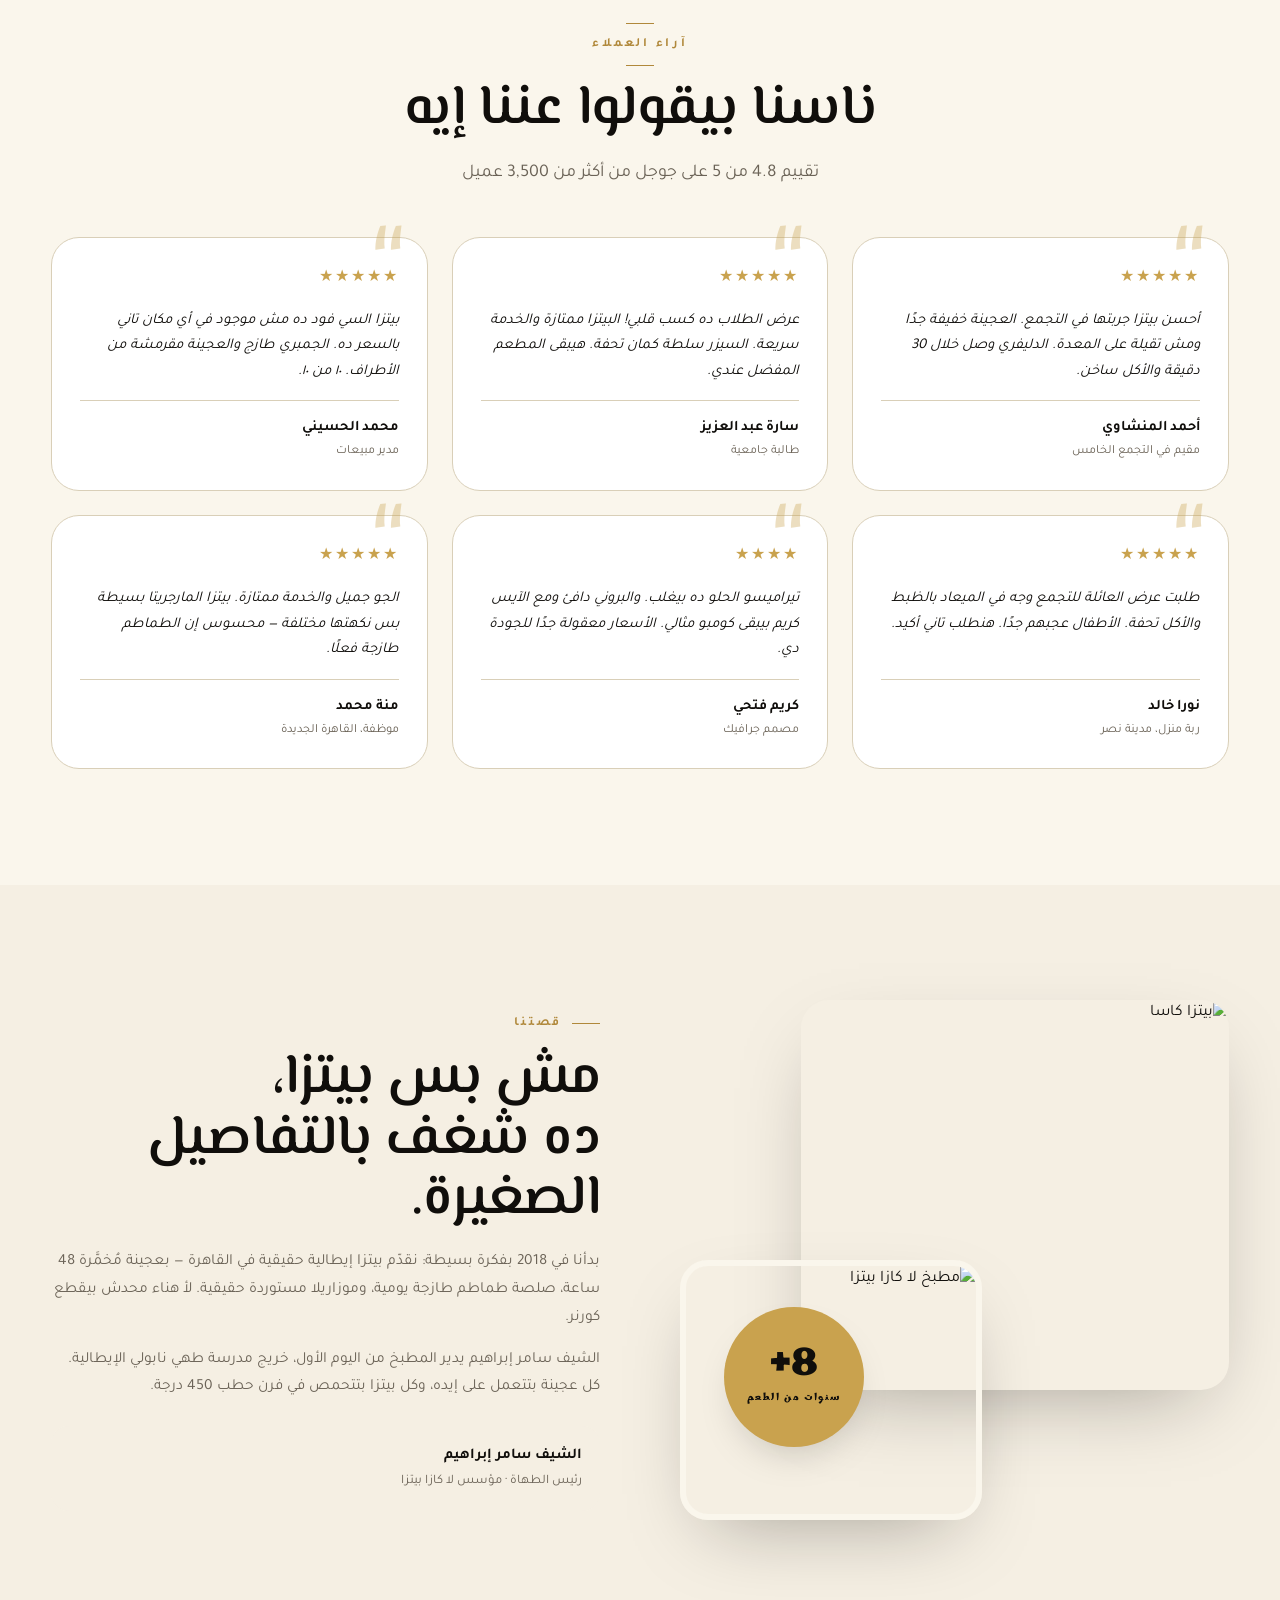
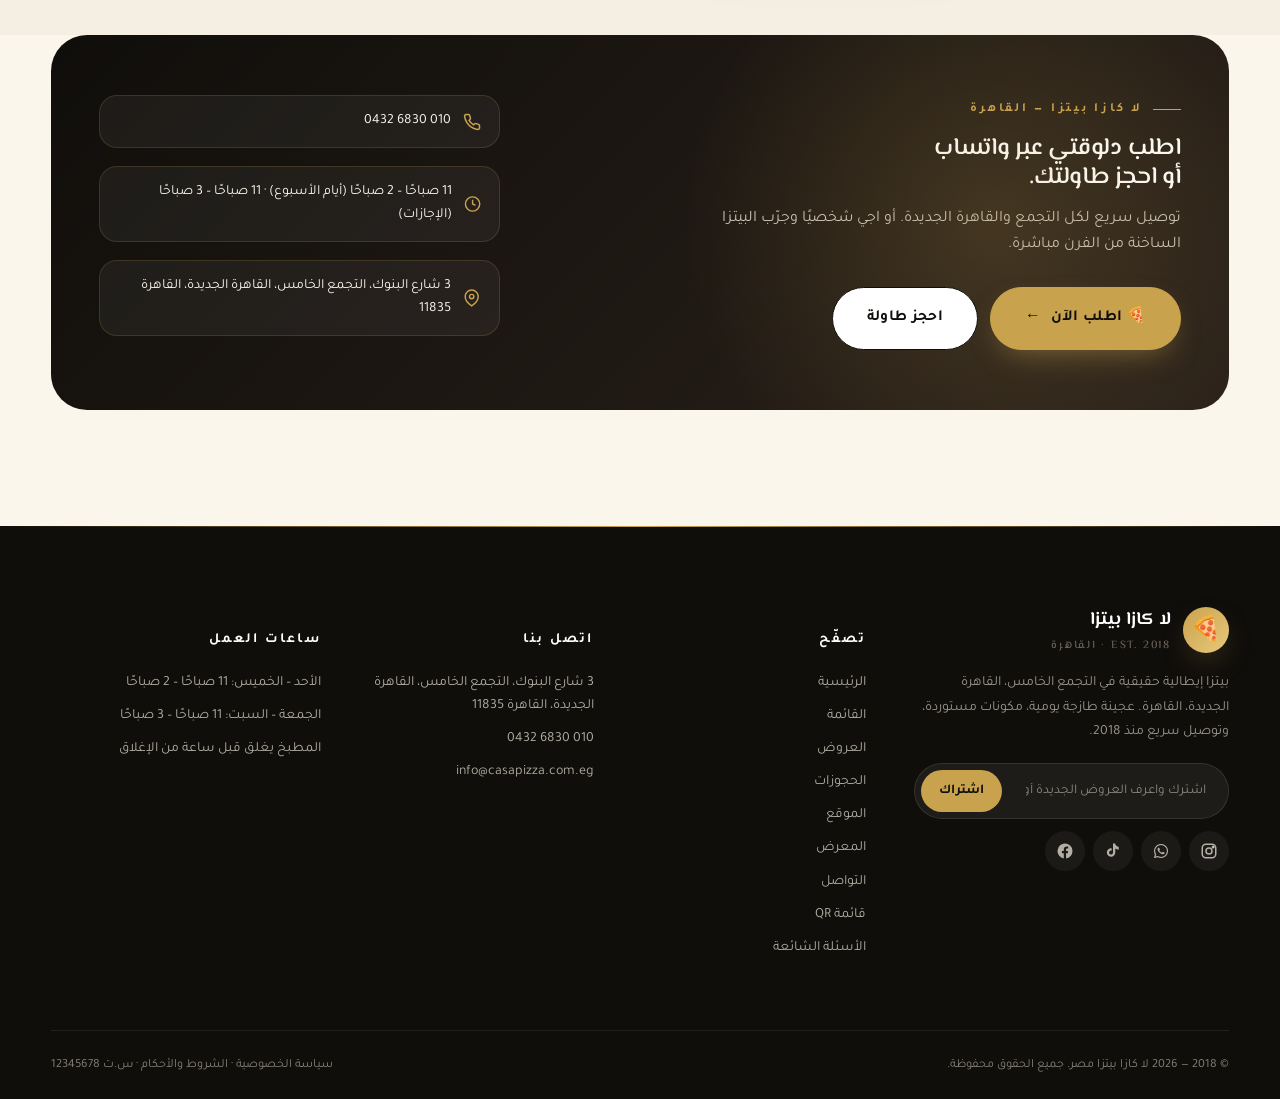
==== commit e9575ccc: "Add files via upload" ====
--- a/index.html
+++ b/index.html
@@ -12,6 +12,9 @@
 <link rel="preconnect" href="https://fonts.googleapis.com">
 <link rel="preconnect" href="https://fonts.gstatic.com" crossorigin>
 <link href="https://fonts.googleapis.com/css2?family=Cormorant+Garamond:ital,wght@0,500;0,600;1,500&family=El+Messiri:wght@400;500;600;700&family=Marhey:wght@500;700&family=Tajawal:wght@300;400;500;700&display=swap" rel="stylesheet">
+<link rel="stylesheet" href="https://cdnjs.cloudflare.com/ajax/libs/font-awesome/6.5.1/css/all.min.css">
+<!-- <link rel="stylesheet" href="https://cdnjs.cloudflare.com/ajax/libs/font-awesome/6.5.1/css/all.min.css"> -->
+<link rel="stylesheet" href="https://cdnjs.cloudflare.com/ajax/libs/font-awesome/6.5.1/css/all.min.css">
 <link rel="stylesheet" href="assets/css/styles.css">
 <link rel="icon" type="image/svg+xml" href="data:image/svg+xml,%3Csvg xmlns='http://www.w3.org/2000/svg' viewBox='0 0 64 64'%3E%3Ccircle cx='32' cy='32' r='30' fill='%23C9A24E'/%3E%3Ctext x='32' y='44' font-family='serif' font-size='30' fill='%23100E0B' text-anchor='middle' font-weight='700'%3E🍕%3C/text%3E%3C/svg%3E">
 </head>
@@ -79,10 +82,11 @@
       </h1>
       <p class="lead" style="color:rgba(245,239,227,.85)">8 أنواع بيتزا على الحطب، عجينة مُخمَّرة 48 ساعة، مكونات طازجة يومية. اطلب دلوقتي وخليها تجيلك أو خذها منّا — التجمع الخامس وكل القاهرة.</p>
       <div class="actions">
-        <a href="menu.html" class="btn btn-gold btn-lg">🍕 اطلب الآن<span class="arrow">←</span></a>
+        <!-- <a href="menu.html" class="btn btn-gold btn-lg">اطلب الآن<span class="arrow">←</span></a> -->
         <a href="menu.html" class="btn btn-light btn-lg">تصفح القائمة</a>
-        <a href="offers.html" class="btn btn-whats btn-lg">🎁 العروض الحالية</a>
-        <a id="hero-whats" href="#" target="_blank" rel="noopener" class="btn btn-ghost btn-lg" style="border-color:rgba(255,255,255,.4);color:#fff">💬 واتساب</a>
+        <a href="offers.html" class="btn btn-whats btn-lg"> العروض الحالية</a> 
+        
+        <a id="hero-whats" href="#" target="_blank" rel="noopener" class="btn btn-ghost btn-lg" style="border-color:rgba(255,255,255,.4);color:#fff"> واتساب   <i style ="font-size: 20px;" class="fab fa-whatsapp" aria-hidden="true"></i></a>
       </div>
       <div class="hero-meta" id="hero-stats"></div>
     </div>
@@ -120,35 +124,46 @@
   <div class="wrap">
     <div class="center" style="margin-bottom:48px">
       <span class="eyebrow center">مميزاتنا</span>
-      <h2 class="display-2" style="margin-top:14px">ليش تختار لا كازا بيتزا؟</h2>
-      <div class="orn"><svg viewBox="0 0 24 24" fill="currentColor"><path d="M12 2l2 5 5 1-4 4 1 6-4-3-4 3 1-6-4-4 5-1z"/></svg></div>
+      <h2 class="display-2" style="margin-top:14px">ليه تختار لا كازا بيتزا؟</h2>
+      <!-- <div class="orn"><svg viewBox="0 0 24 24" fill="currentColor"><path d="M12 2l2 5 5 1-4 4 1 6-4-3-4 3 1-6-4-4 5-1z"/></svg></div> -->
     </div>
     <div class="why-grid">
       <div class="why-card js-reveal">
         <div class="why-icon">
-          <svg viewBox="0 0 24 24" fill="none" stroke="currentColor" stroke-width="2"><path d="M3 11l18-5v12L3 14v-3z"/><path d="M11.6 16.8a3 3 0 1 1-5.8-1.6"/></svg>
-        </div>
+<svg viewBox="0 0 24 24" fill="none" stroke="currentColor" stroke-width="2" stroke-linecap="round" stroke-linejoin="round">
+    <circle cx="12" cy="12" r="9"></circle>
+    <path d="M12 7v5l3 3"></path>
+    <path d="M3 12h2m14 0h2"></path>
+</svg>        </div>
         <h4>مكونات طازجة يوميًا</h4>
         <p>كل حاجة بتتحضر طازة كل يوم — العجينة، الصلصة، والخضار. مفيش حاجة مجمّدة في مطبخنا.</p>
       </div>
       <div class="why-card js-reveal" data-delay="1">
         <div class="why-icon">
-          <svg viewBox="0 0 24 24" fill="none" stroke="currentColor" stroke-width="2"><path d="M12 2L4 7v6c0 5 3.5 8.5 8 9 4.5-.5 8-4 8-9V7l-8-5z"/><path d="m9 12 2 2 4-4"/></svg>
-        </div>
+<svg viewBox="0 0 24 24" fill="none" stroke="currentColor" stroke-width="2" stroke-linecap="round" stroke-linejoin="round">
+    <path d="M6 2v8"/>
+    <path d="M4 2v5"/>
+    <path d="M8 2v5"/>
+    <path d="M6 10v12"/>
+    <path d="M15 2c2 2 2 6 0 8l-1 1v11"/>
+</svg>        </div>
         <h4>وصفات إيطالية أصلية</h4>
         <p>وصفات من مدرسة طهي نابولي بإيطاليا. عجينة مخمّرة 48 ساعة، صلصة طماطم إيطالية، وموزاريلا مستوردة.</p>
       </div>
       <div class="why-card js-reveal" data-delay="2">
         <div class="why-icon">
-          <svg viewBox="0 0 24 24" fill="none" stroke="currentColor" stroke-width="2"><circle cx="6.5" cy="17" r="2.5"/><circle cx="17.5" cy="17" r="2.5"/><path d="M3 17V8a2 2 0 0 1 2-2h9v11"/><path d="M14 8h4l3 4v5h-3"/></svg>
+          <svg xmlns="http://www.w3.org/2000/svg" width="24" height="24" viewBox="0 0 24 24" fill="none" stroke="currentColor" stroke-width="2" stroke-linecap="round" stroke-linejoin="round" class="lucide lucide-truck w-8 h-8 text-secondary" aria-hidden="true"><path d="M14 18V6a2 2 0 0 0-2-2H4a2 2 0 0 0-2 2v11a1 1 0 0 0 1 1h2"></path><path d="M15 18H9"></path><path d="M19 18h2a1 1 0 0 0 1-1v-3.65a1 1 0 0 0-.22-.624l-3.48-4.35A1 1 0 0 0 17.52 8H14"></path><circle cx="17" cy="18" r="2"></circle><circle cx="7" cy="18" r="2"></circle></svg>
         </div>
         <h4>توصيل سريع</h4>
         <p>توصيل في 30-45 دقيقة لكل القاهرة الجديدة والتجمع. الأكل بيوصلك ساخن وطازة من الفرن.</p>
       </div>
       <div class="why-card js-reveal" data-delay="3">
         <div class="why-icon">
-          <svg viewBox="0 0 24 24" fill="none" stroke="currentColor" stroke-width="2"><path d="M12 2v20M5 12h14M5 7h14M5 17h14"/></svg>
-        </div>
+<svg viewBox="0 0 24 24" fill="none" stroke="currentColor" stroke-width="2" stroke-linecap="round" stroke-linejoin="round">
+    <circle cx="12" cy="12" r="9"/>
+    <path d="M12 7v10"/>
+    <path d="M15 9.5c0-1.4-1.3-2.5-3-2.5s-3 1.1-3 2.5 1.3 2.5 3 2.5 3 1.1 3 2.5-1.3 2.5-3 2.5-3-1.1-3-2.5"/>
+</svg>        </div>
         <h4>أسعار منافسة</h4>
         <p>أفضل قيمة مقابل فلوسك في القاهرة. عروض يومية وخصومات للعملاء الجدد والطلاب.</p>
       </div>
@@ -267,7 +282,7 @@
         الشيف سامر إبراهيم يدير المطبخ من اليوم الأول، خريج مدرسة طهي نابولي الإيطالية. كل عجينة بتتعمل على إيده، وكل بيتزا بتتحمص في فرن حطب 450 درجة.
       </p>
       <div class="signature">
-        <img src="https://i.pravatar.cc/120?img=68" alt="الشيف سامر إبراهيم">
+        <!-- <img src="https://i.pravatar.cc/120?img=68" alt="الشيف سامر إبراهيم"> -->
         <div>
           <div class="name">الشيف سامر إبراهيم</div>
           <div class="role">رئيس الطهاة · مؤسس لا كازا بيتزا</div>
@@ -320,7 +335,7 @@
         </form>
         <div class="social">
           <a href="#" aria-label="إنستغرام"><svg viewBox="0 0 24 24" fill="none" stroke="currentColor" stroke-width="2"><rect x="3" y="3" width="18" height="18" rx="5"/><circle cx="12" cy="12" r="4"/><circle cx="17.5" cy="6.5" r="1" fill="currentColor"/></svg></a>
-          <a href="#" aria-label="واتساب"><svg viewBox="0 0 24 24" fill="currentColor"><path d="M20 3.5A11 11 0 0 0 3 17l-1 5 5-1A11 11 0 1 0 20 3.5zm-8 18a9 9 0 0 1-4.6-1.3l-.3-.2-3 .8.8-3-.2-.3A9 9 0 1 1 12 21.5zm5-6.7c-.3-.1-1.7-.8-2-1s-.5-.1-.7.2l-1 1c-.2.2-.3.2-.6.1a7 7 0 0 1-2-1.3 8 8 0 0 1-1.5-1.8c-.2-.3 0-.5.1-.6l.4-.5.3-.5c.1-.1 0-.3 0-.5l-1-2.3c-.2-.5-.5-.5-.7-.5h-.6c-.2 0-.5.1-.8.4a3 3 0 0 0-.9 2.2c0 1.3.9 2.5 1 2.7s1.9 3 4.7 4.1c.7.3 1.2.5 1.6.6.7.2 1.3.2 1.8.1.6-.1 1.7-.7 2-1.4.2-.7.2-1.3.1-1.4l-.5-.3z"/></svg></a>
+          <a href="#" aria-label="واتساب"><i class="fab fa-whatsapp" aria-hidden="true"></i></a>
           <a href="#" aria-label="تيك توك"><svg viewBox="0 0 24 24" fill="currentColor"><path d="M19.6 6.3a4.8 4.8 0 0 1-3.2-1.2 4.7 4.7 0 0 1-1.4-2.5V2h-3v12.1a2.6 2.6 0 1 1-1.8-2.5V8.4a5.6 5.6 0 1 0 4.8 5.5V8.7a7.7 7.7 0 0 0 4.6 1.5z"/></svg></a>
           <a href="#" aria-label="فيسبوك"><svg viewBox="0 0 24 24" fill="currentColor"><path d="M22 12a10 10 0 1 0-11.6 9.9V15h-2.5v-3h2.5V9.8c0-2.5 1.5-3.9 3.7-3.9 1.1 0 2.2.2 2.2.2v2.4h-1.3c-1.2 0-1.6.8-1.6 1.6V12h2.8l-.5 3h-2.3v6.9A10 10 0 0 0 22 12z"/></svg></a>
         </div>
@@ -474,7 +489,7 @@
         </div>
         <div class="actions">
           <a class="btn btn-gold" href="tel:${R.phone}">📞 اتصل</a>
-          <a class="btn btn-whats" href="https://wa.me/${R.whatsapp}?text=${encodeURIComponent('مرحبًا، أريد معرفة تفاصيل فرع '+b.name)}" target="_blank" rel="noopener">💬 واتساب</a>
+          <a class="btn btn-whats" href="https://wa.me/${R.whatsapp}?text=${encodeURIComponent('مرحبًا، أريد معرفة تفاصيل فرع '+b.name)}" target="_blank" rel="noopener"><i class="fab fa-whatsapp" aria-hidden="true"></i> واتساب</a>
           <a class="btn btn-ghost" href="location.html">📍 خريطة</a>
         </div>
       </div>
--- a/assets/css/styles.css
+++ b/assets/css/styles.css
@@ -816,7 +816,7 @@
 /* ---------- 20. Floating WhatsApp ---------- */
 .fab-whats{
   position:fixed;bottom:24px;inset-inline-start:24px;z-index:90;
-  width:60px;height:60px;border-radius:50%;
+  width:45px;height:45px;border-radius:50%;
   background:#25D366;color:#fff;
   display:grid;place-items:center;
   box-shadow:0 12px 30px rgba(37,211,102,.45);
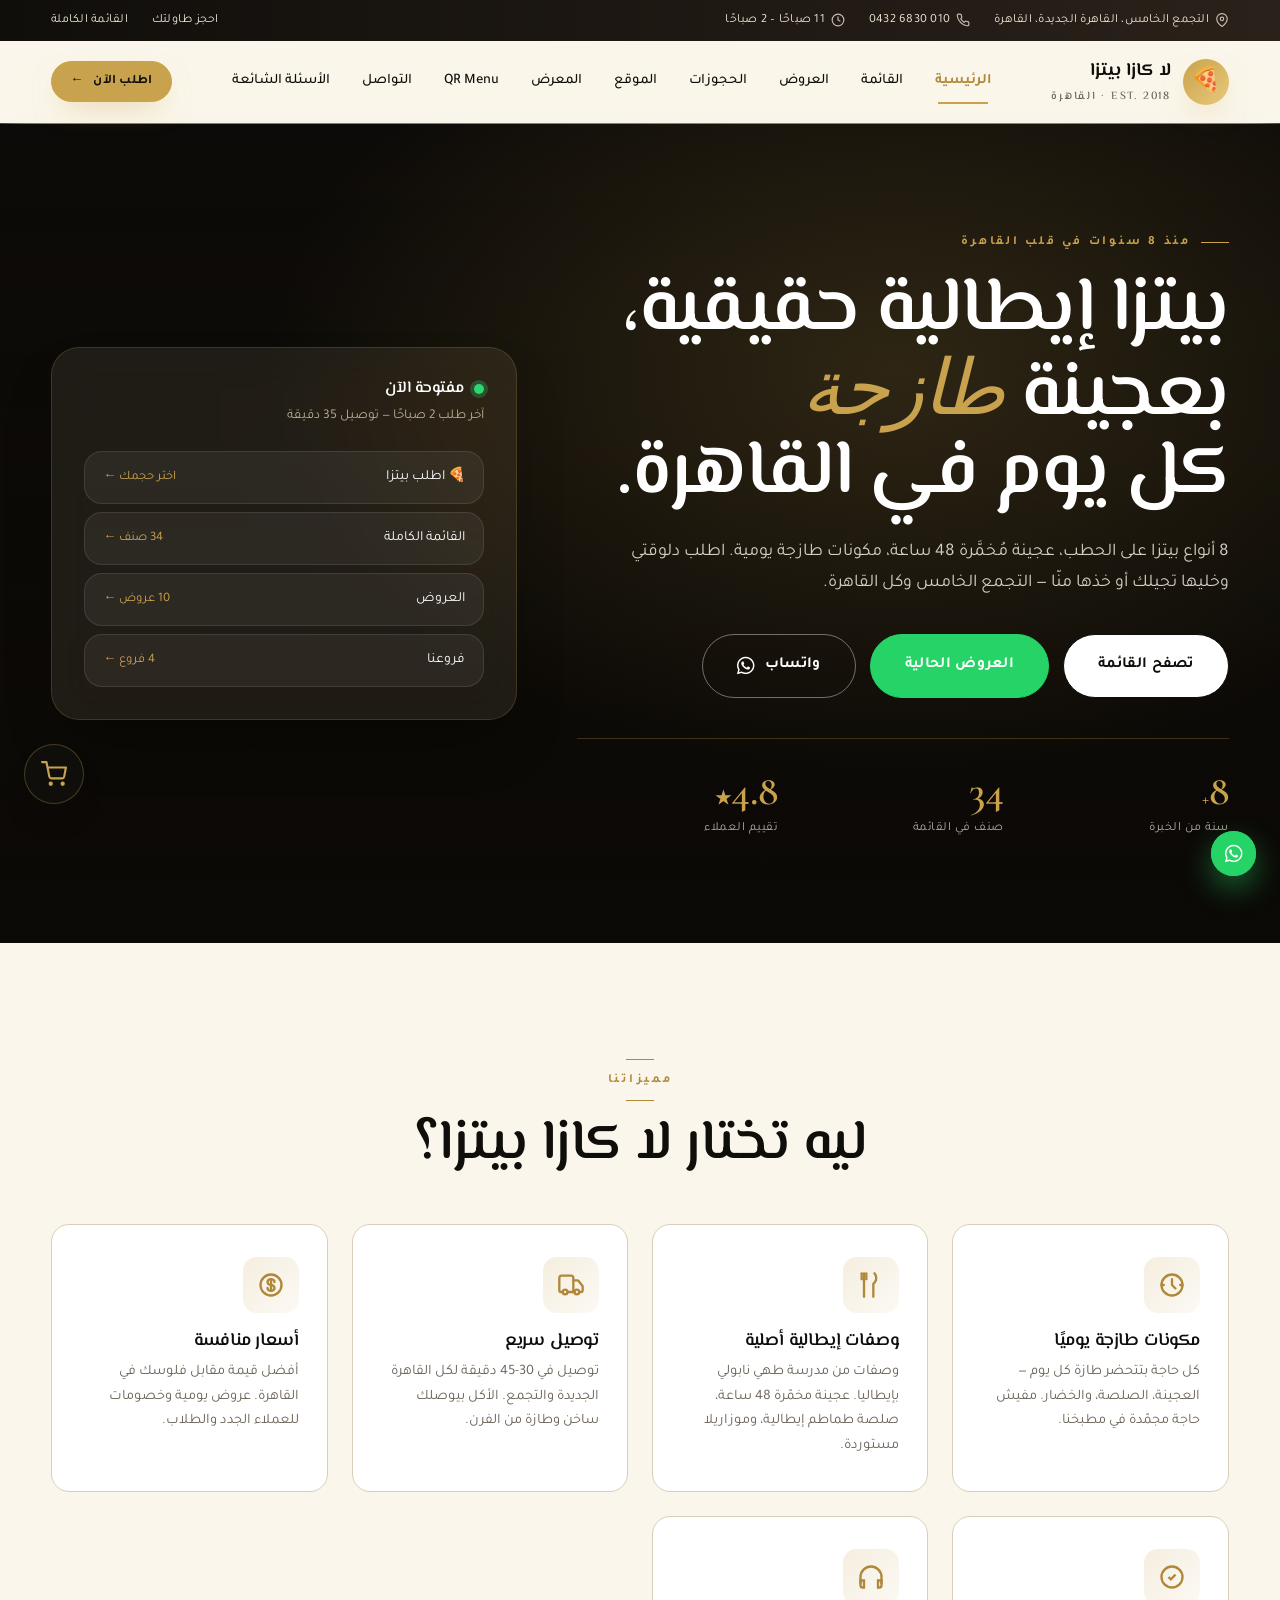
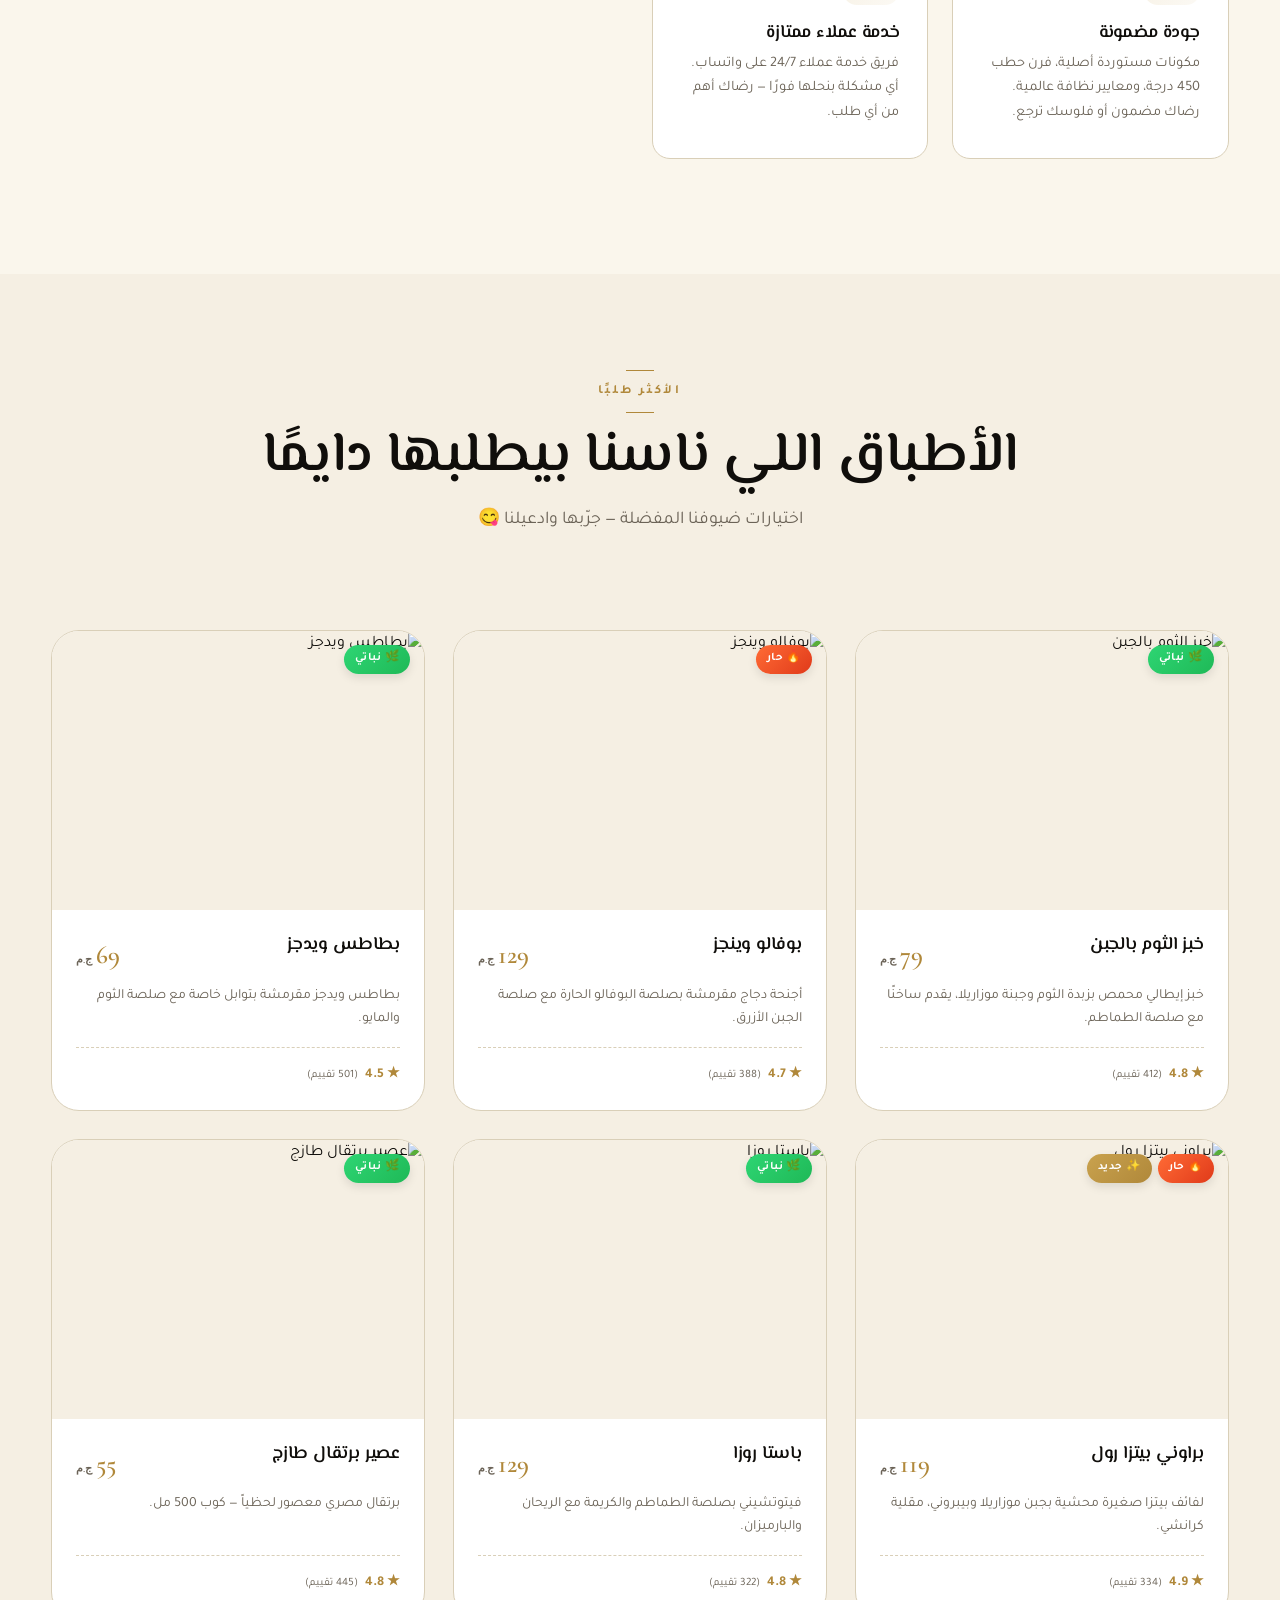
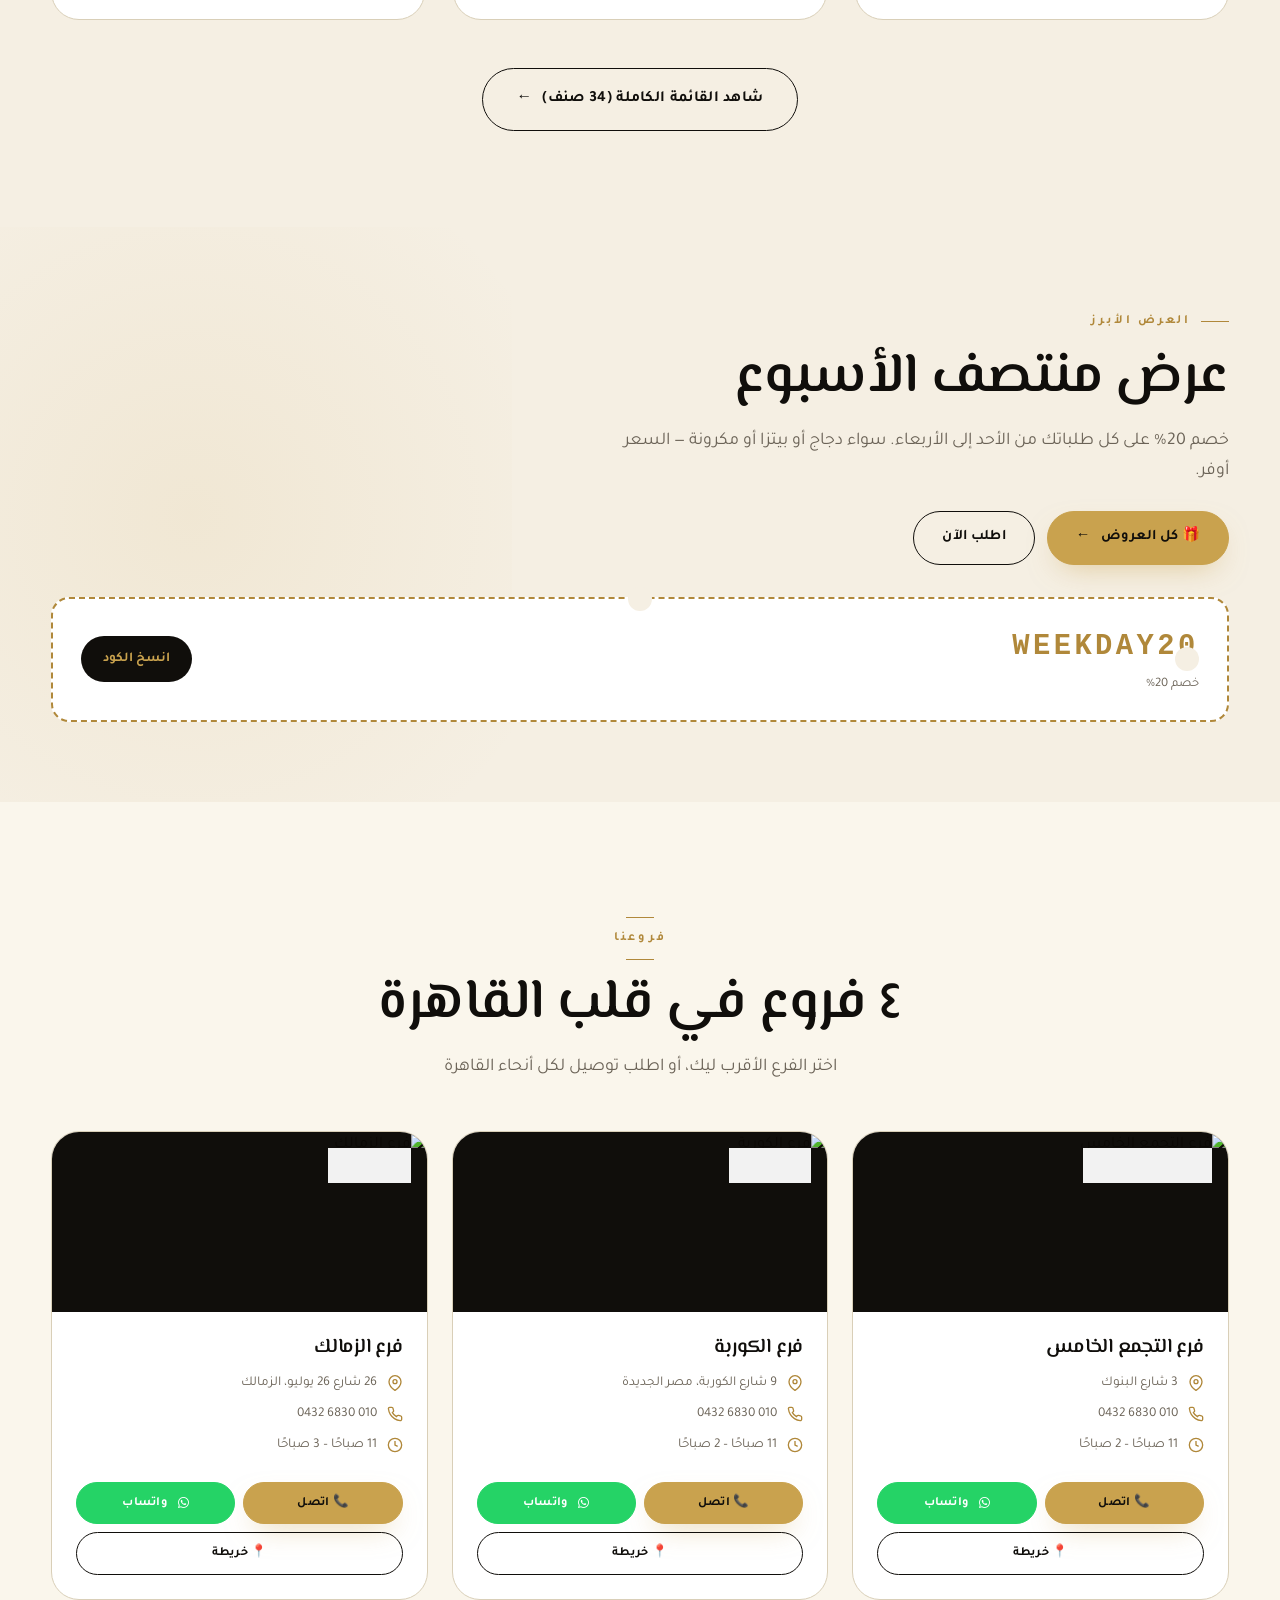
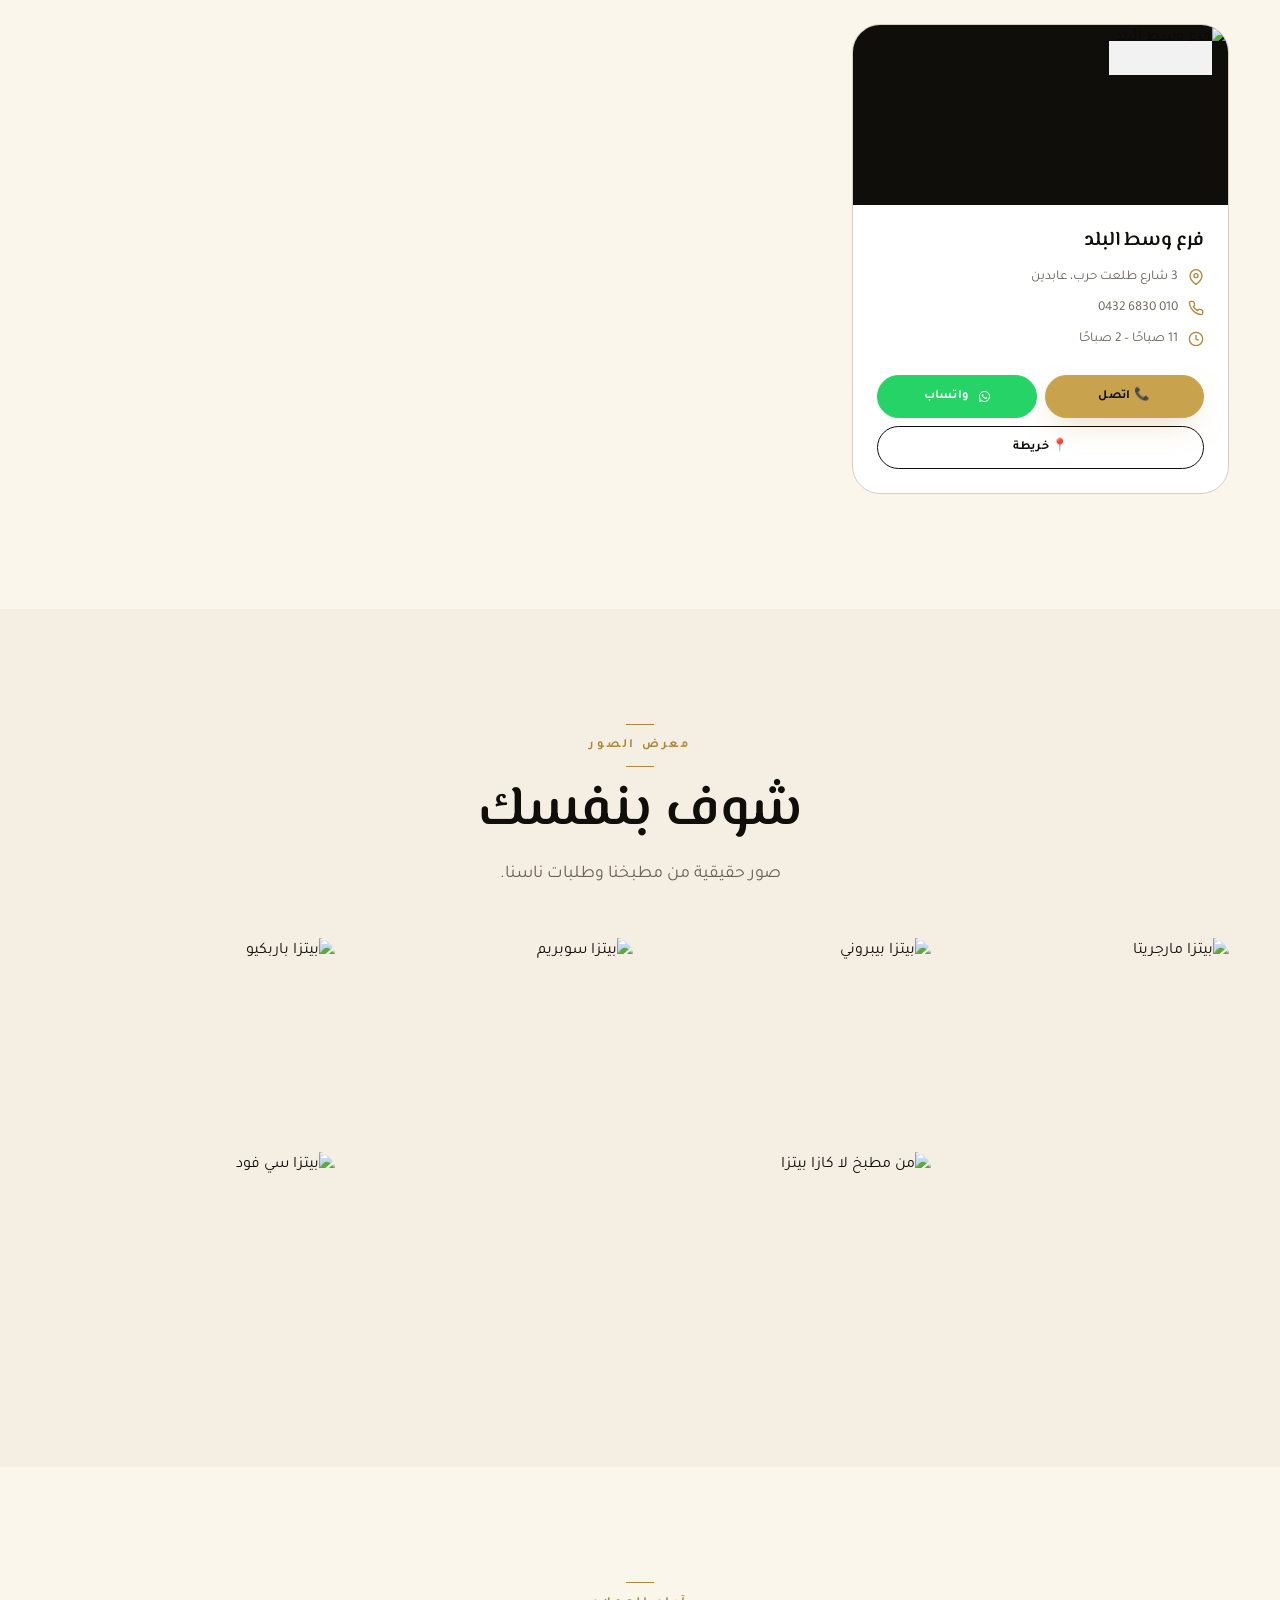
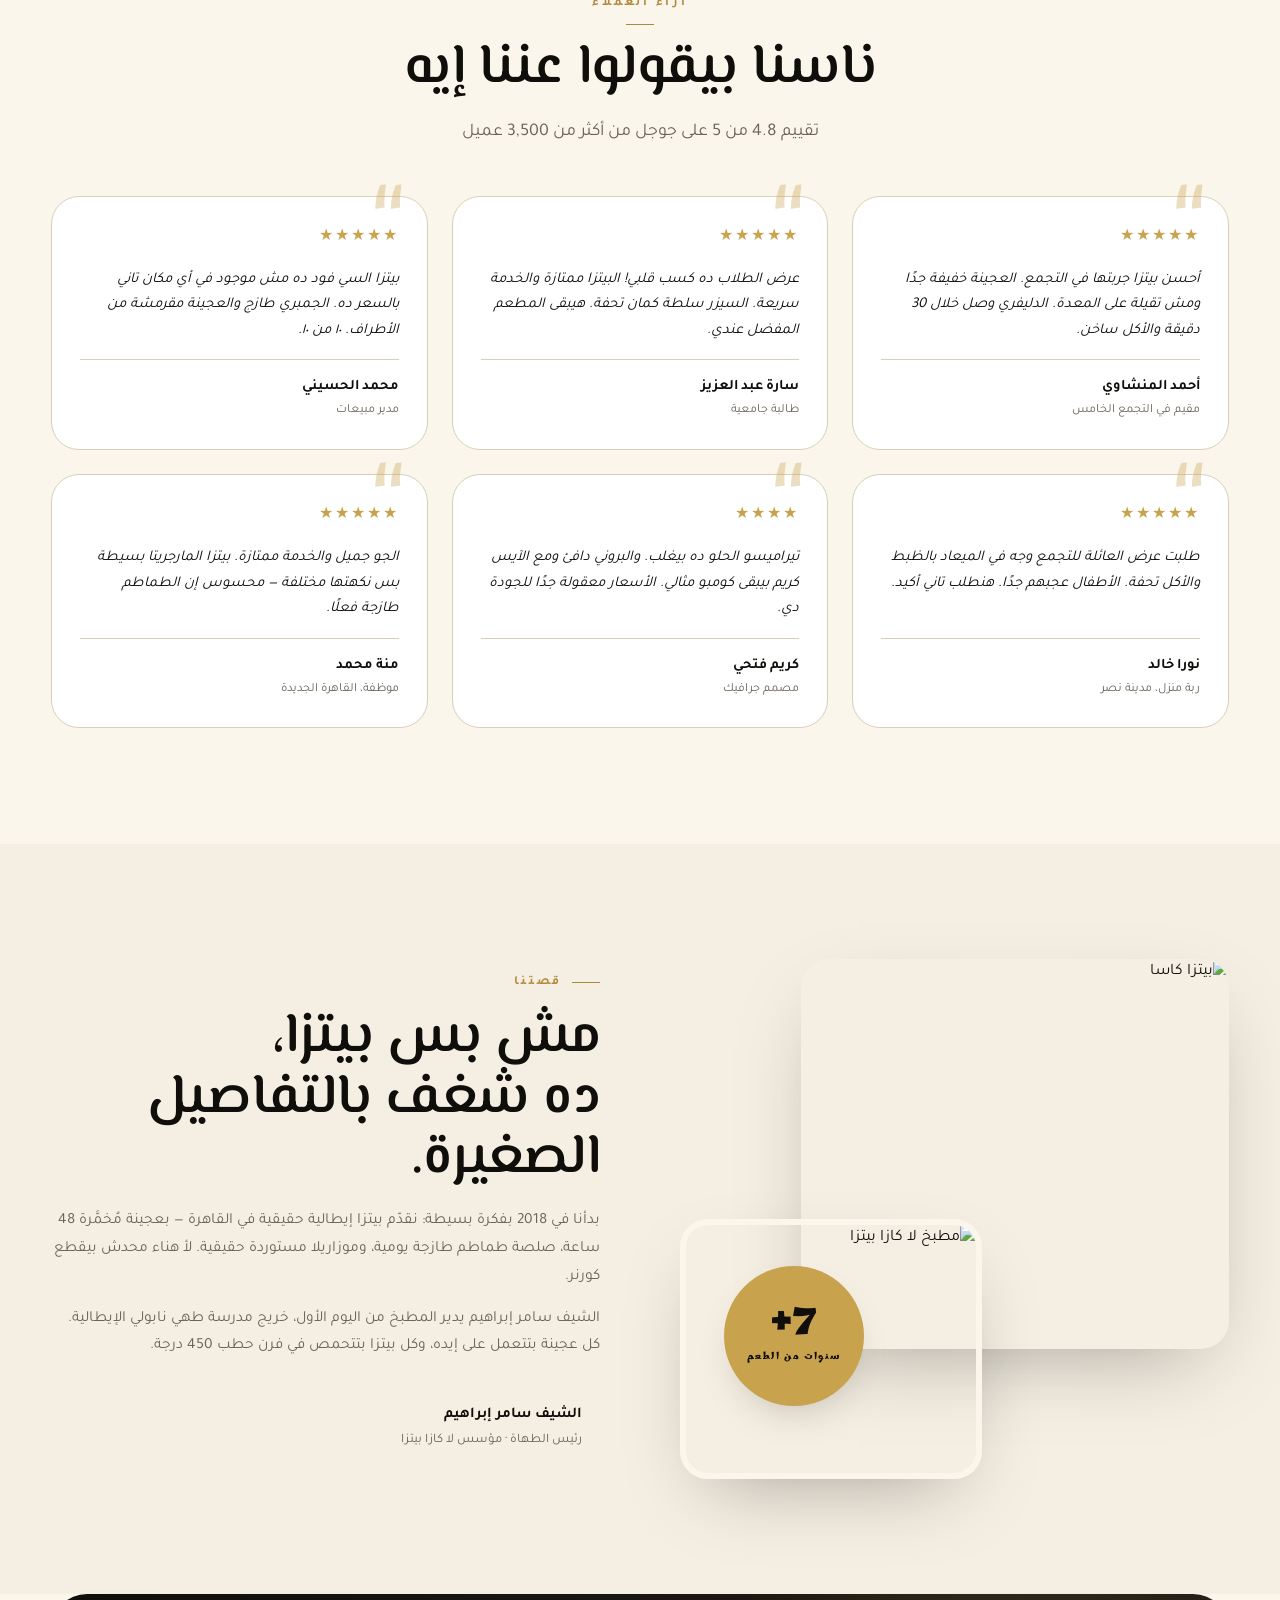
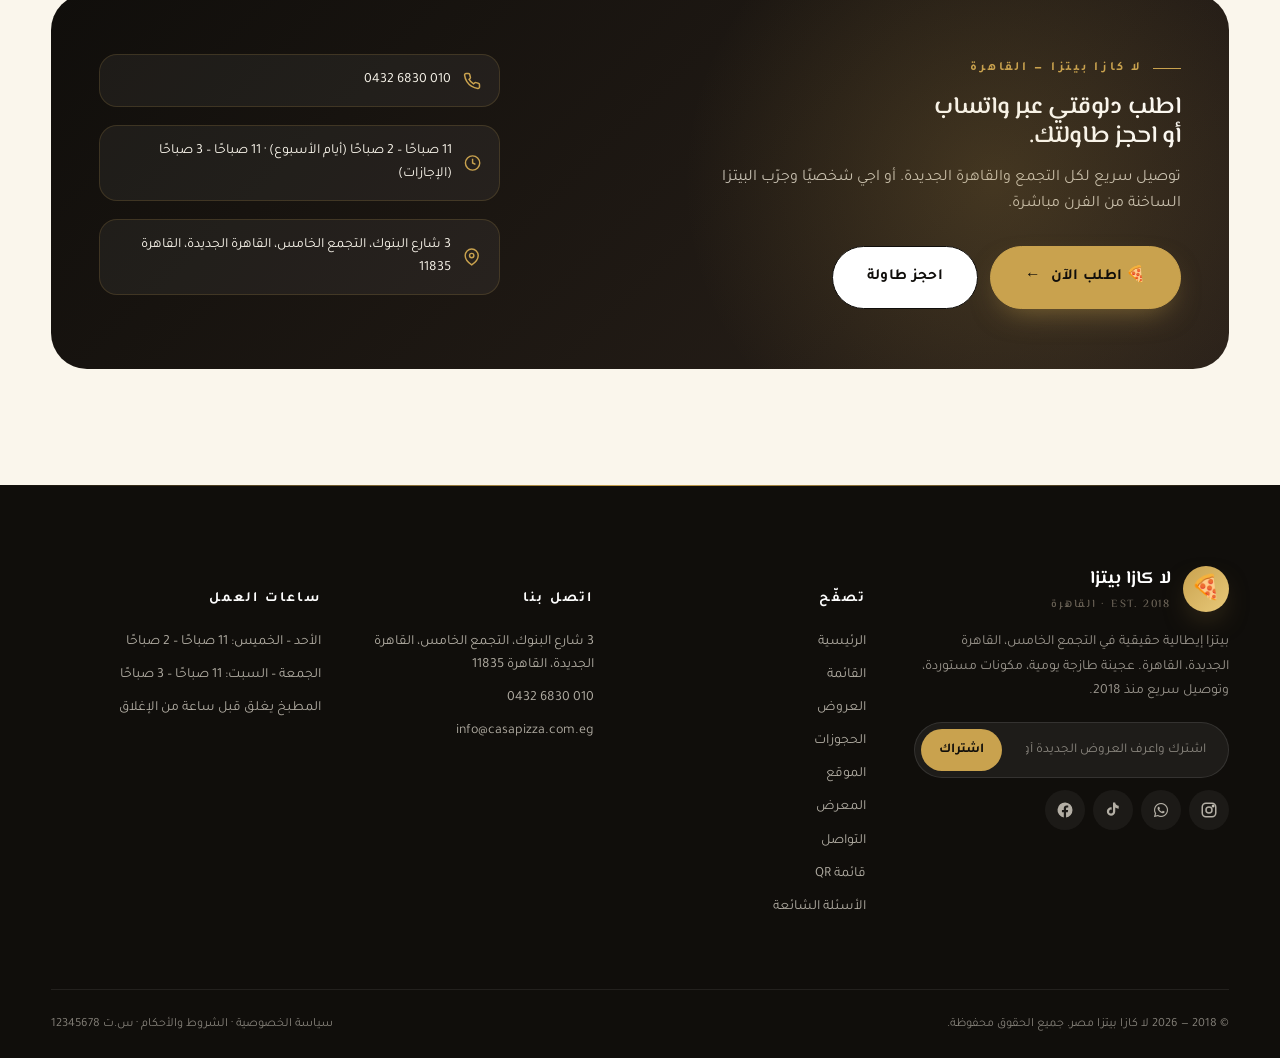
==== commit dee49ffd: "Add files via upload" ====
--- a/index.html
+++ b/index.html
@@ -125,7 +125,7 @@
     <div class="center" style="margin-bottom:48px">
       <span class="eyebrow center">مميزاتنا</span>
       <h2 class="display-2" style="margin-top:14px">ليه تختار لا كازا بيتزا؟</h2>
-      <!-- <div class="orn"><svg viewBox="0 0 24 24" fill="currentColor"><path d="M12 2l2 5 5 1-4 4 1 6-4-3-4 3 1-6-4-4 5-1z"/></svg></div> -->
+      <!-- <div class="orn"></div> -->
     </div>
     <div class="why-grid">
       <div class="why-card js-reveal">
@@ -192,7 +192,7 @@
       <span class="eyebrow center">الأكثر طلبًا</span>
       <h2 class="display-2" style="margin-top:14px">الأطباق اللي ناسنا بيطلبها دايمًا</h2>
       <p class="lead center" style="margin:18px auto 0">اختيارات ضيوفنا المفضلة — جرّبها وادعيلنا 😋</p>
-      <div class="orn"><svg viewBox="0 0 24 24" fill="currentColor"><path d="M12 2l2 5 5 1-4 4 1 6-4-3-4 3 1-6-4-4 5-1z"/></svg></div>
+      <div class="orn"></div>
     </div>
     <div class="dish-grid" id="featured-grid"></div>
     <div class="center" style="margin-top:48px">
@@ -425,7 +425,7 @@
         <p>${d.desc}</p>
         <div class="foot">
           <span class="rating">★ ${d.rating.toFixed(1)} <small>(${d.reviews} تقييم)</small></span>
-          <button class="add" data-add-item="${d.id}" style="border:0;background:transparent">عرض التفاصيل <span class="arrow">←</span></button>
+          <!-- <button class="add" data-add-item="${d.id}" style="border:0;background:transparent">عرض التفاصيل <span class="arrow">←</span></button> -->
         </div>
       </div>
     </article>`).join("");
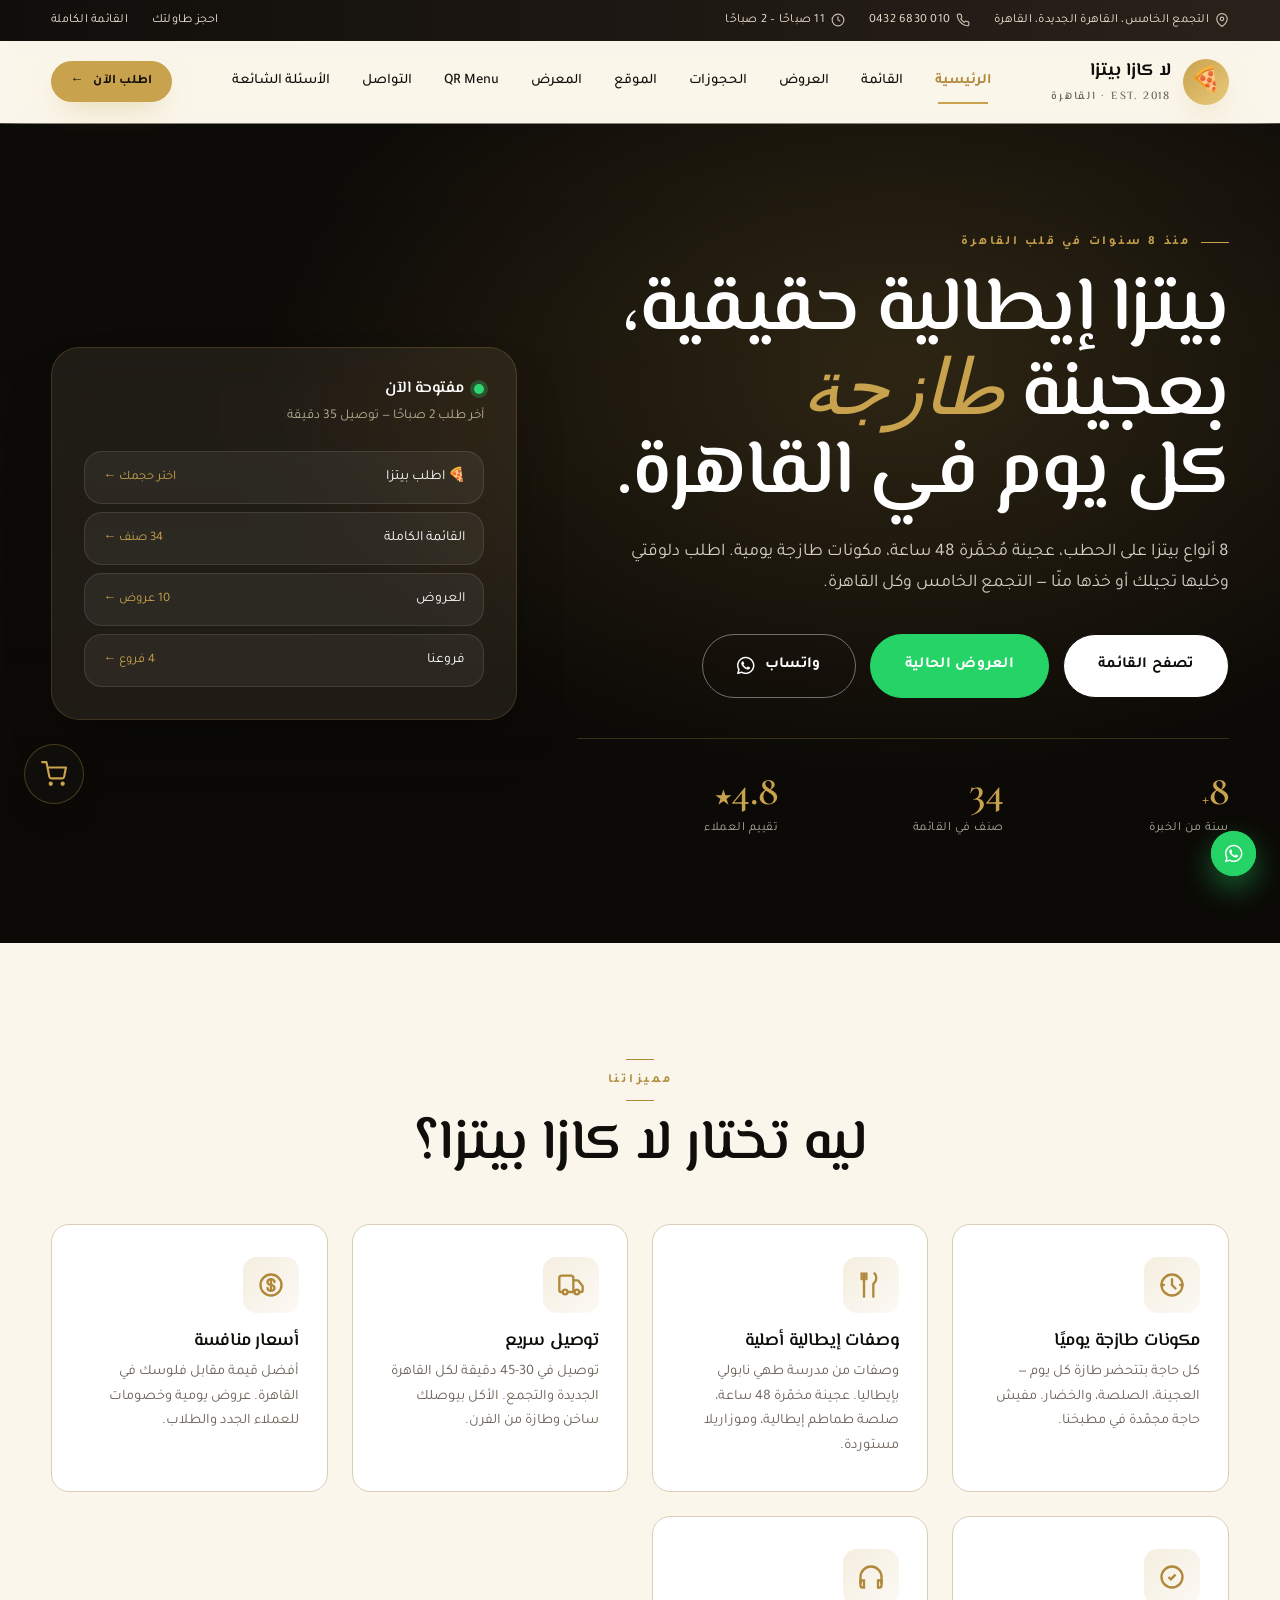
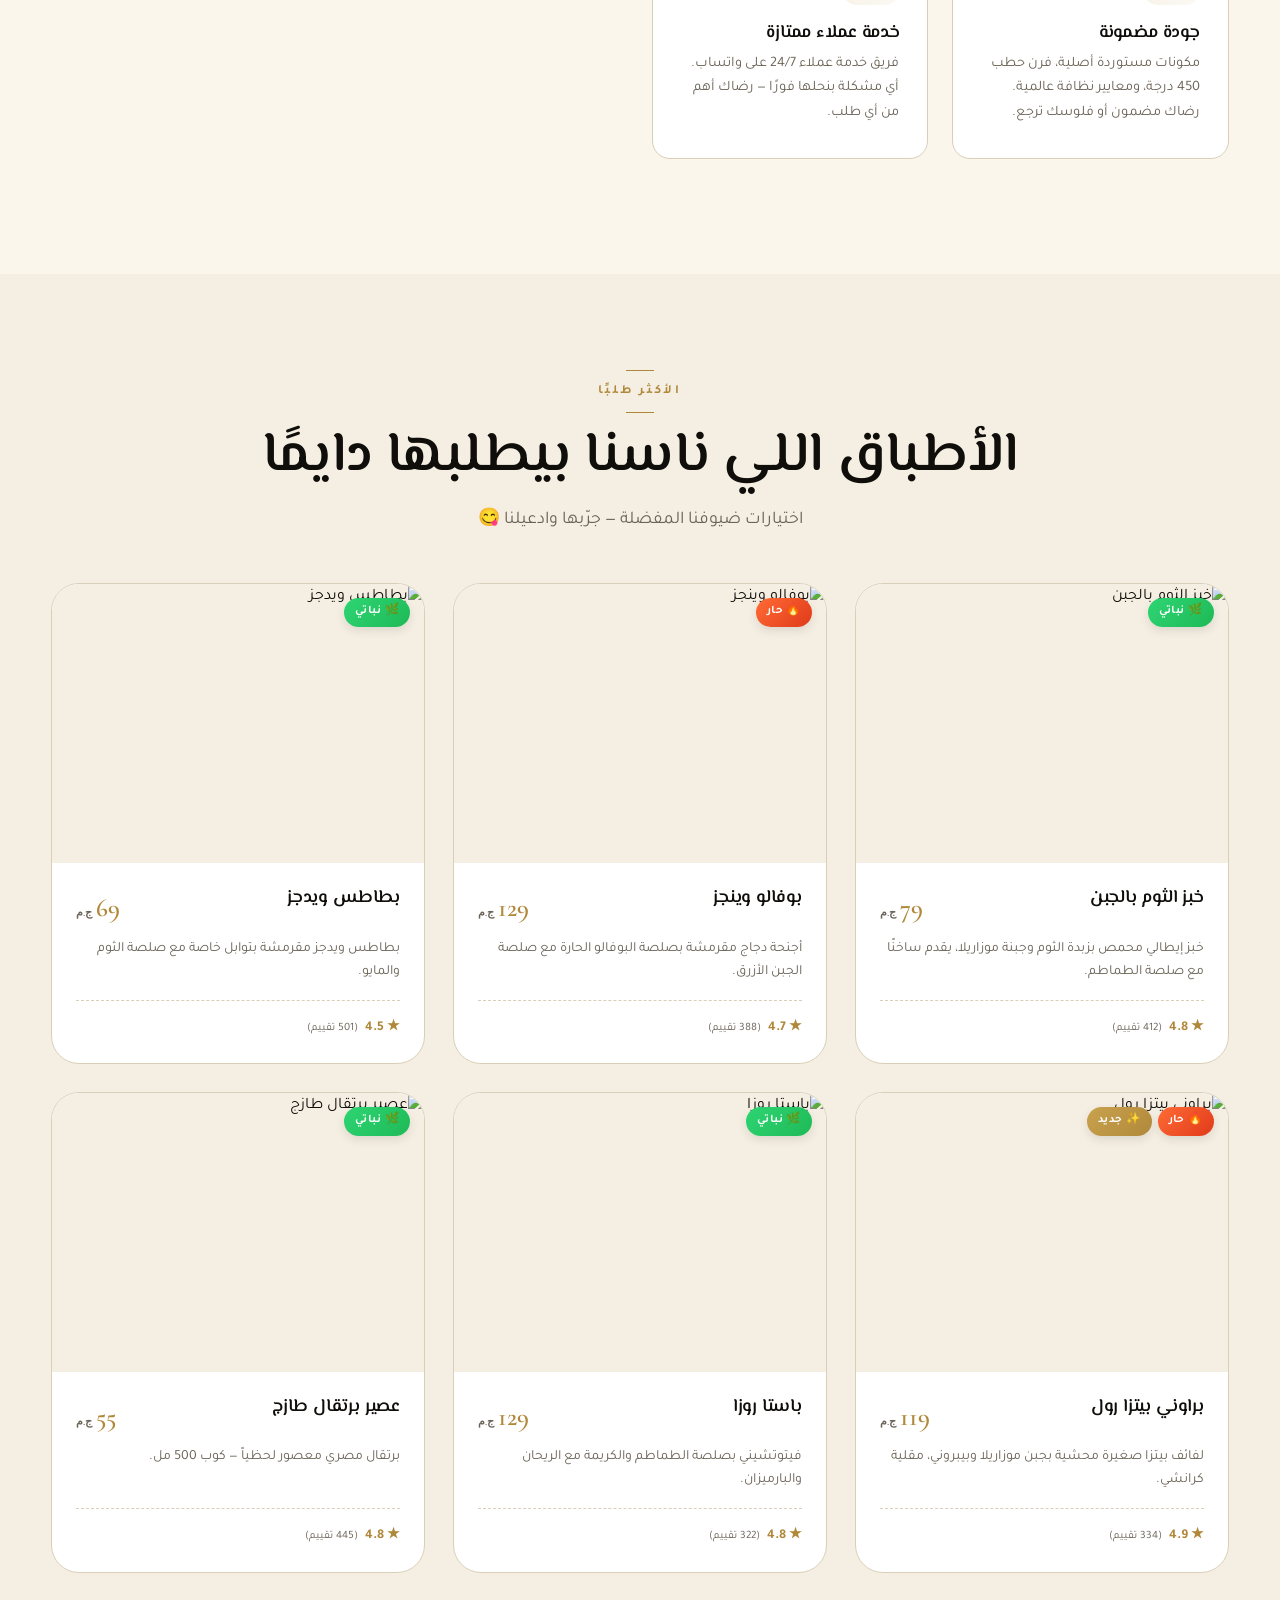
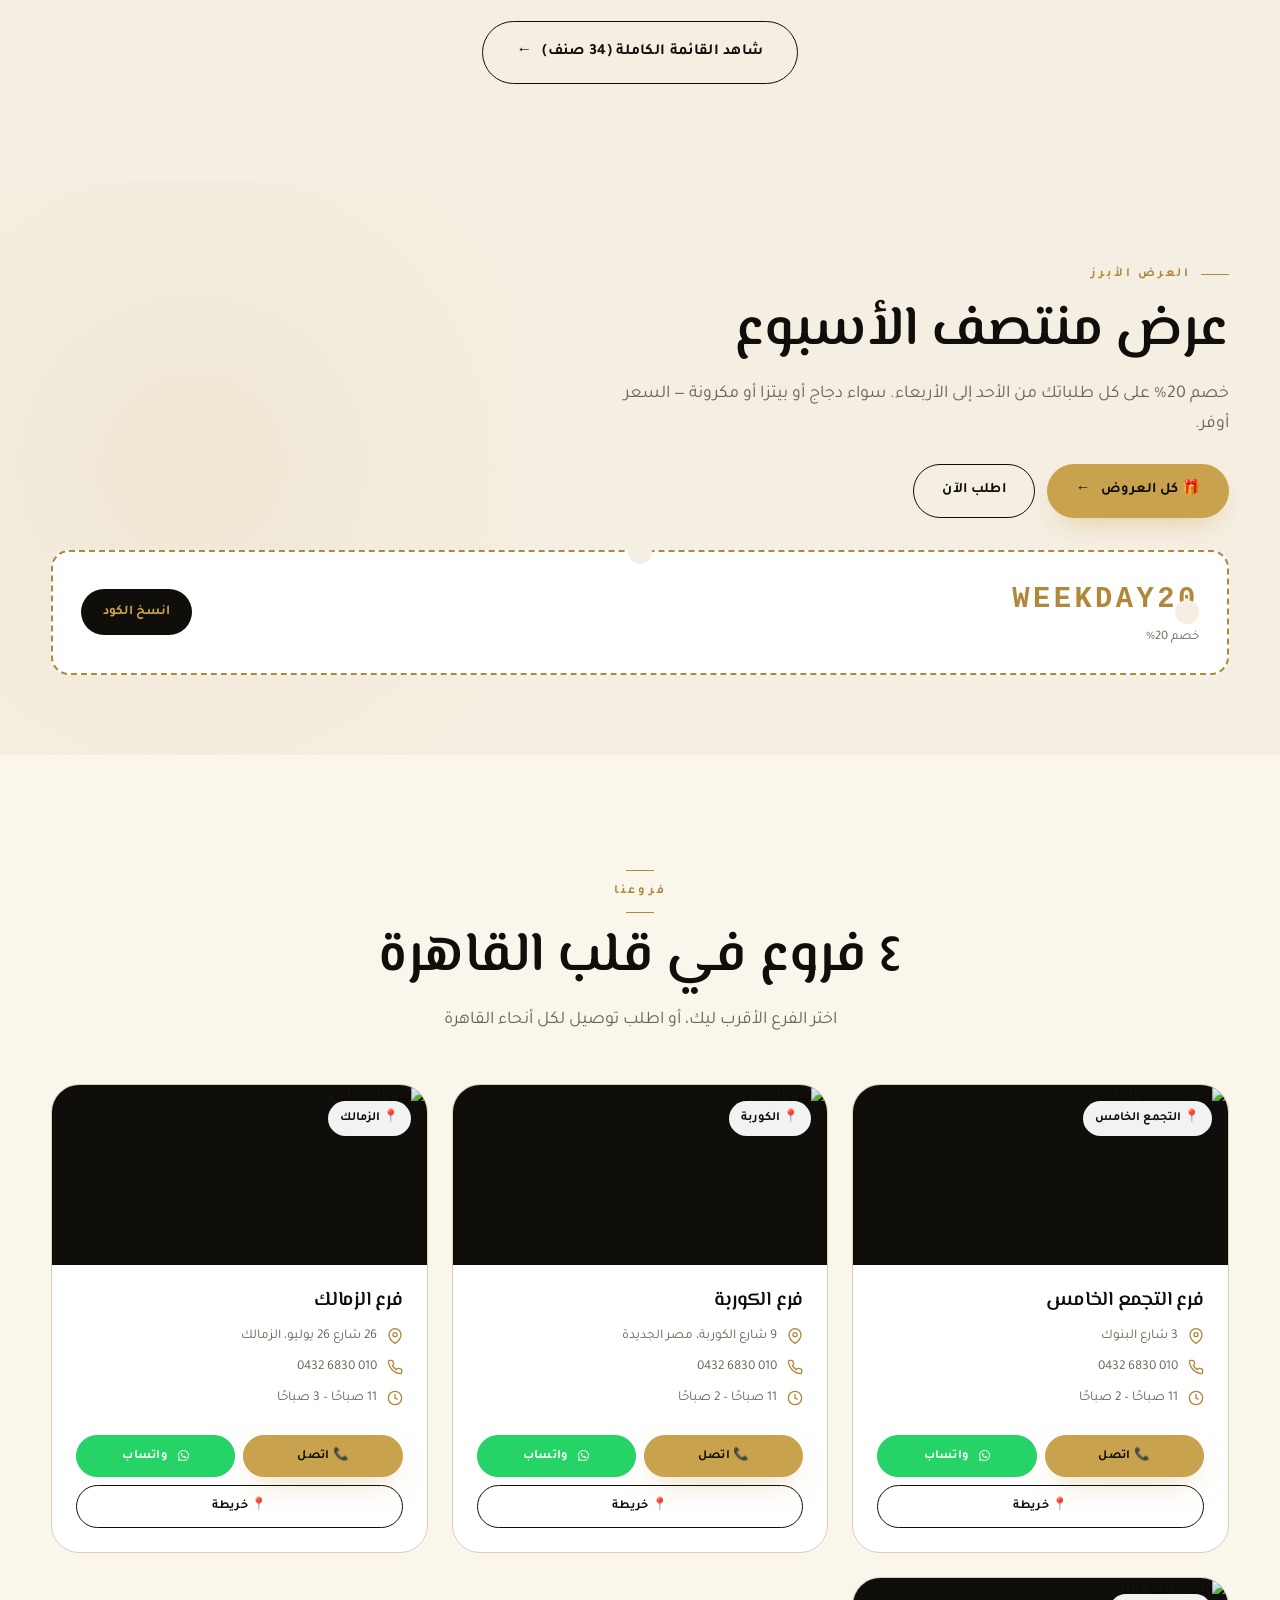
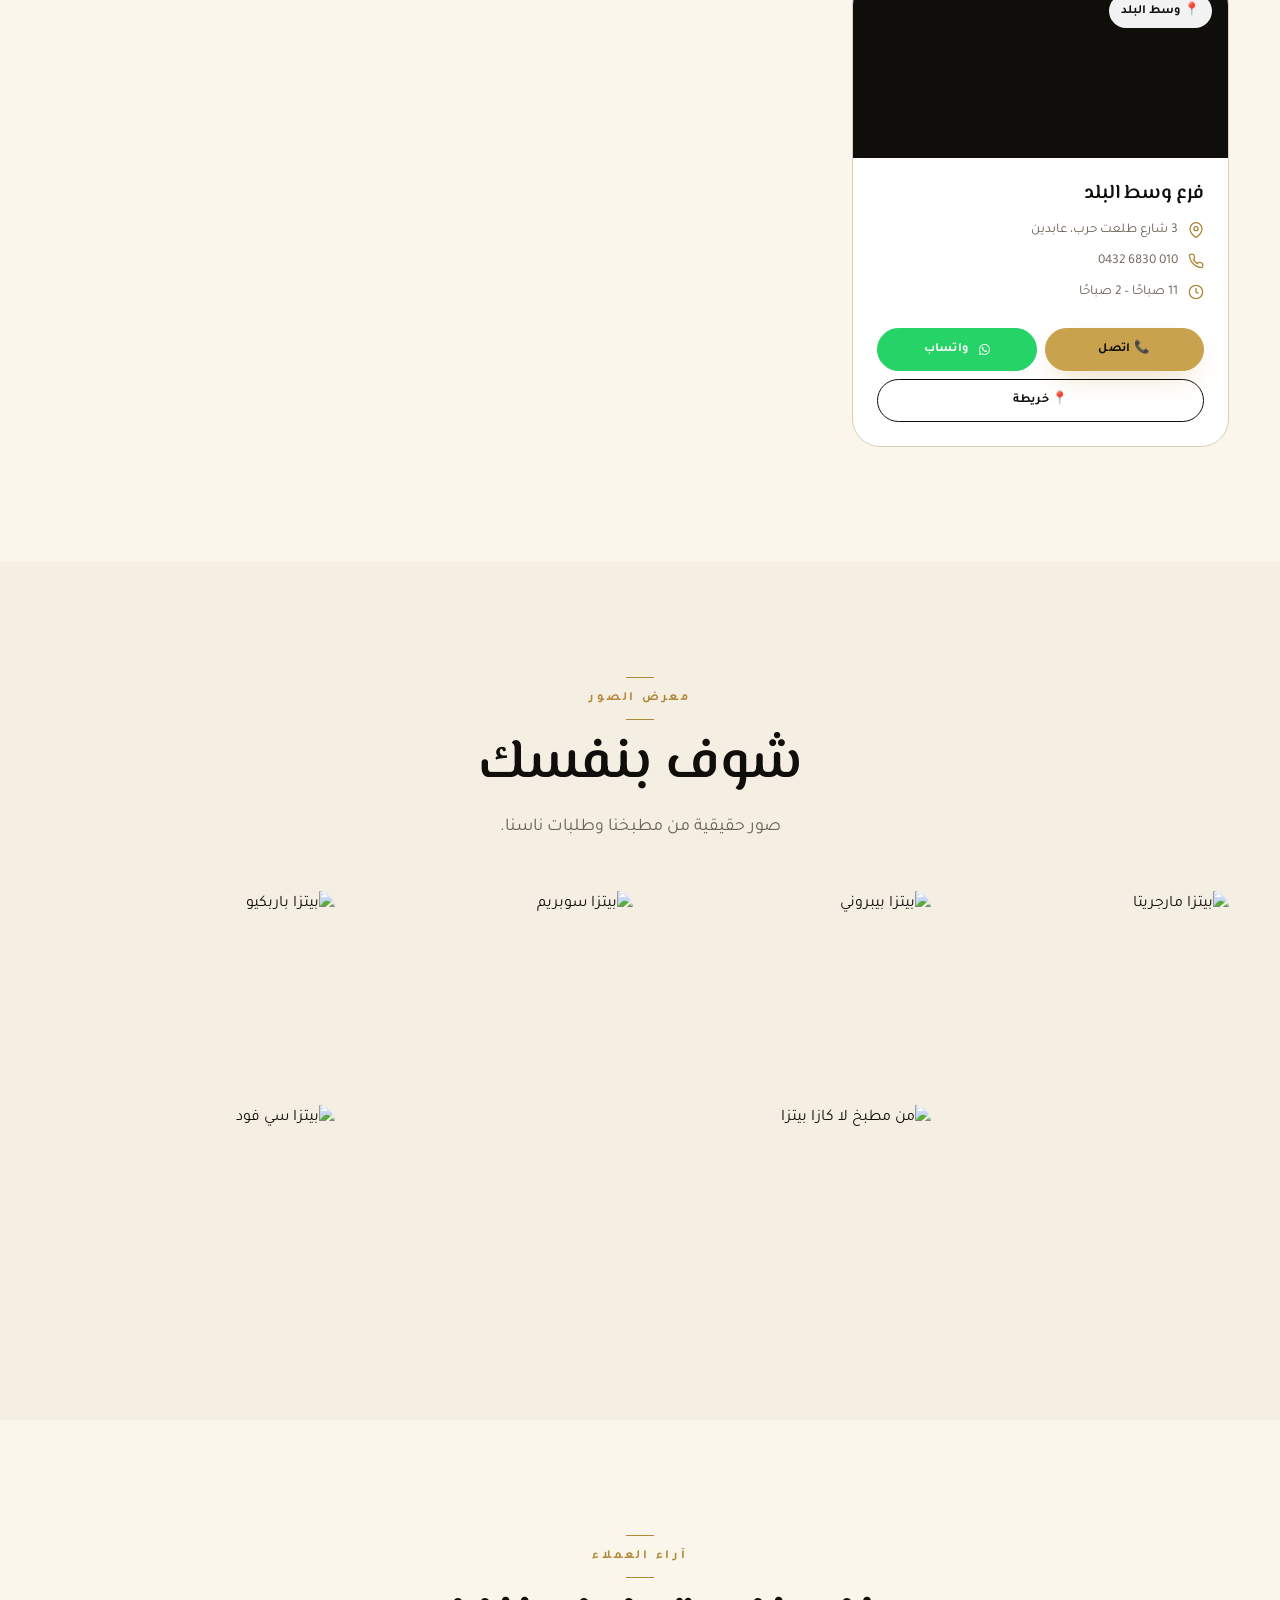
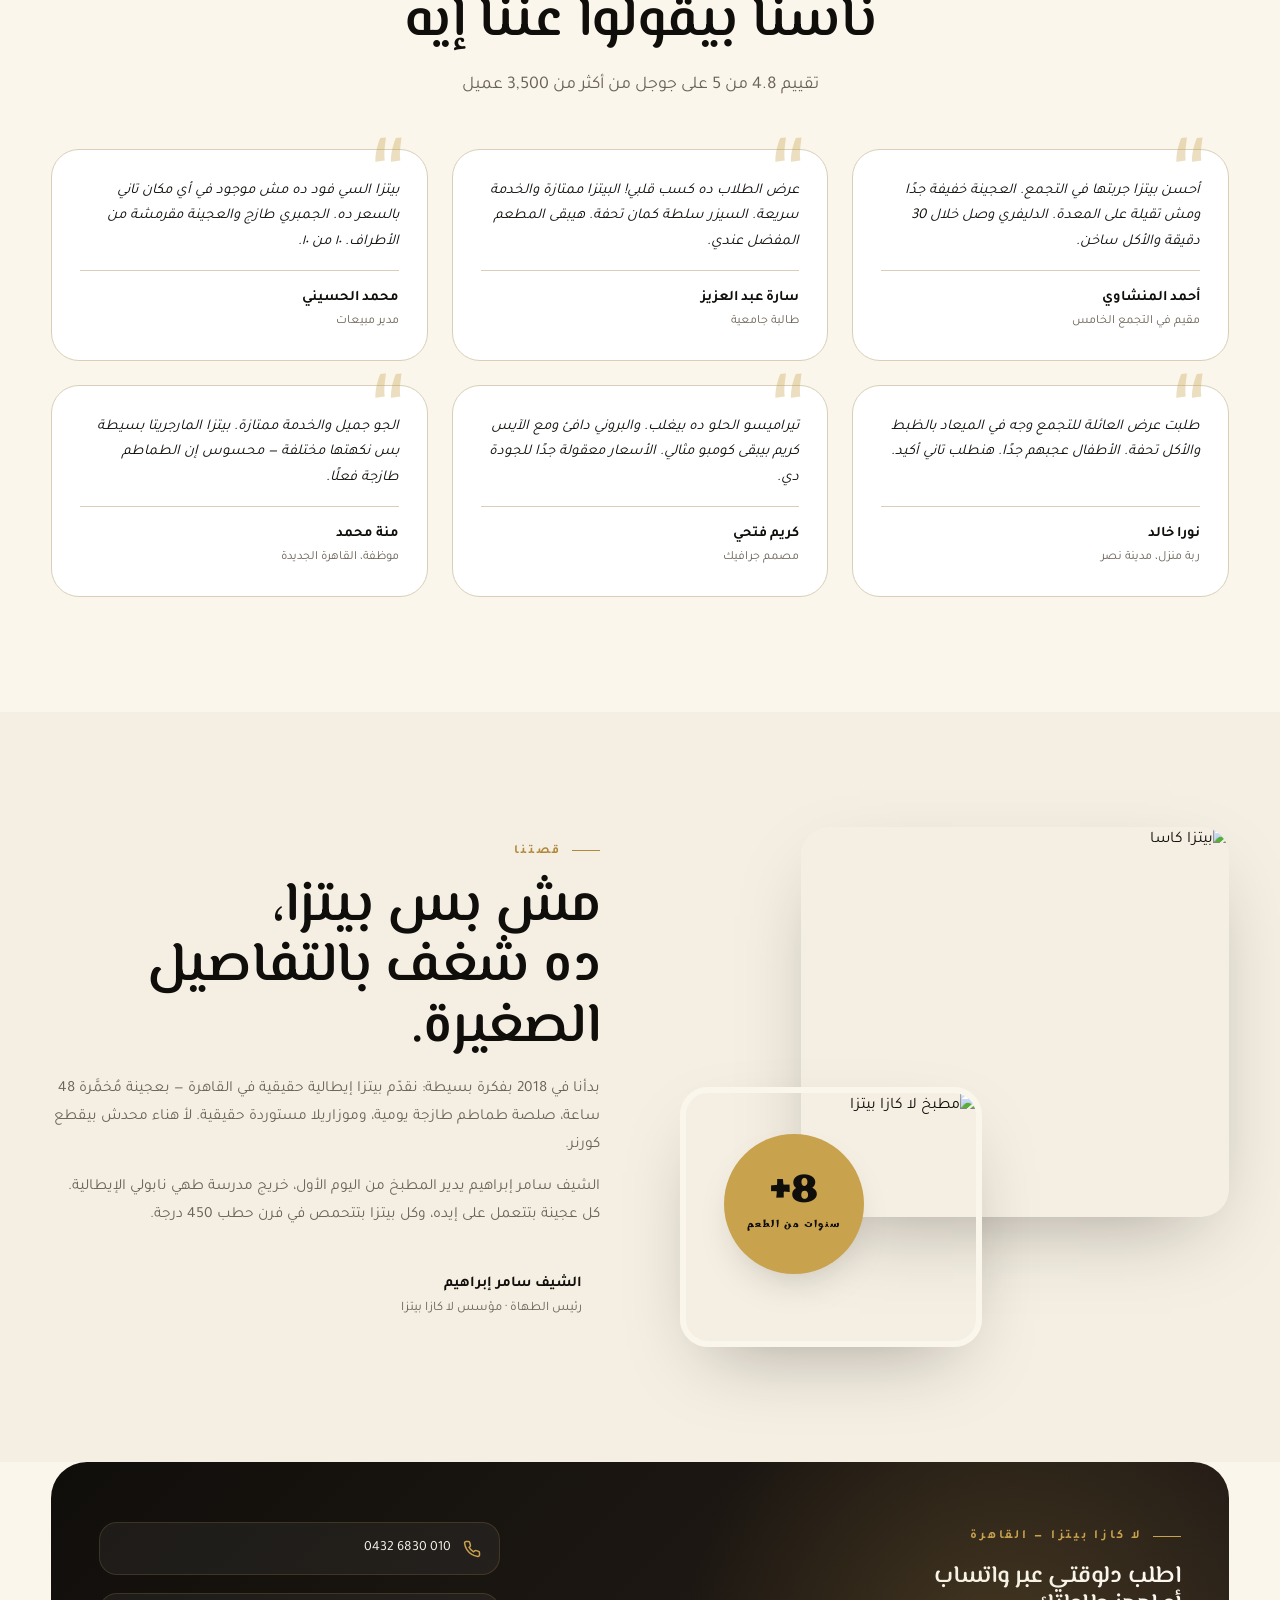
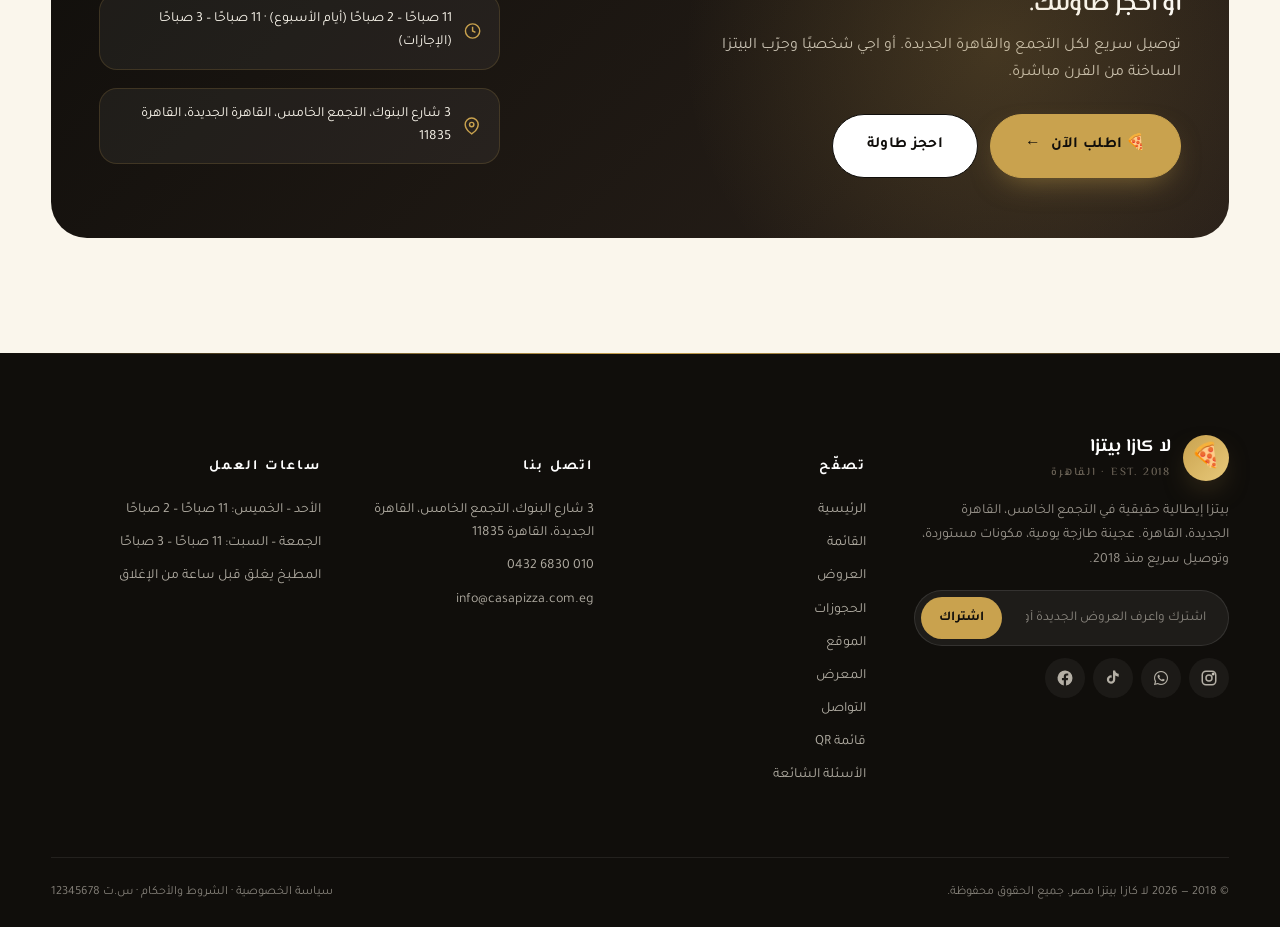
==== commit b8dbef78: "Add files via upload" ====
--- a/index.html
+++ b/index.html
@@ -12,8 +12,6 @@
 <link rel="preconnect" href="https://fonts.googleapis.com">
 <link rel="preconnect" href="https://fonts.gstatic.com" crossorigin>
 <link href="https://fonts.googleapis.com/css2?family=Cormorant+Garamond:ital,wght@0,500;0,600;1,500&family=El+Messiri:wght@400;500;600;700&family=Marhey:wght@500;700&family=Tajawal:wght@300;400;500;700&display=swap" rel="stylesheet">
-<link rel="stylesheet" href="https://cdnjs.cloudflare.com/ajax/libs/font-awesome/6.5.1/css/all.min.css">
-<!-- <link rel="stylesheet" href="https://cdnjs.cloudflare.com/ajax/libs/font-awesome/6.5.1/css/all.min.css"> -->
 <link rel="stylesheet" href="https://cdnjs.cloudflare.com/ajax/libs/font-awesome/6.5.1/css/all.min.css">
 <link rel="stylesheet" href="assets/css/styles.css">
 <link rel="icon" type="image/svg+xml" href="data:image/svg+xml,%3Csvg xmlns='http://www.w3.org/2000/svg' viewBox='0 0 64 64'%3E%3Ccircle cx='32' cy='32' r='30' fill='%23C9A24E'/%3E%3Ctext x='32' y='44' font-family='serif' font-size='30' fill='%23100E0B' text-anchor='middle' font-weight='700'%3E🍕%3C/text%3E%3C/svg%3E">
@@ -125,7 +123,7 @@
     <div class="center" style="margin-bottom:48px">
       <span class="eyebrow center">مميزاتنا</span>
       <h2 class="display-2" style="margin-top:14px">ليه تختار لا كازا بيتزا؟</h2>
-      <!-- <div class="orn"></div> -->
+      <!-- <div class="orn"><svg viewBox="0 0 24 24" fill="currentColor"><path d="M12 2l2 5 5 1-4 4 1 6-4-3-4 3 1-6-4-4 5-1z"/></svg></div> -->
     </div>
     <div class="why-grid">
       <div class="why-card js-reveal">
@@ -192,7 +190,7 @@
       <span class="eyebrow center">الأكثر طلبًا</span>
       <h2 class="display-2" style="margin-top:14px">الأطباق اللي ناسنا بيطلبها دايمًا</h2>
       <p class="lead center" style="margin:18px auto 0">اختيارات ضيوفنا المفضلة — جرّبها وادعيلنا 😋</p>
-      <div class="orn"></div>
+      <!-- <div class="orn"><svg viewBox="0 0 24 24" fill="currentColor"><path d="M12 2l2 5 5 1-4 4 1 6-4-3-4 3 1-6-4-4 5-1z"/></svg></div> -->
     </div>
     <div class="dish-grid" id="featured-grid"></div>
     <div class="center" style="margin-top:48px">
@@ -499,7 +497,7 @@
   const tg = document.getElementById("testi-grid");
   tg.innerHTML = D.reviews.map(r => `
     <article class="testi js-reveal">
-      <div class="stars">${"★".repeat(r.rating)}</div>
+      <!-- <div class="stars">${"★".repeat(r.rating)}</div> -->
       <p>${r.text}</p>
       <div class="who">
         <div><div class="n">${r.name}</div><div class="r">${r.role}</div></div>
--- a/assets/css/styles.css
+++ b/assets/css/styles.css
@@ -511,7 +511,7 @@
 .dish .add{
   display:inline-flex;align-items:center;gap:6px;
   font-size:13.5px;font-weight:600;color:var(--ink);
-  padding:6px 0;transition:color var(--t-fast);
+  padding:12px 4px;margin:-12px -4px;transition:color var(--t-fast);
 }
 .dish .add:hover{color:var(--saffron-2)}
 .dish .add .arrow{transition:transform var(--t-fast)}
@@ -973,7 +973,8 @@
   display:grid;place-items:center;font-size:18px;transition:all var(--t-fast);
 }
 .cart-close:hover{background:var(--ink);color:var(--cream);transform:rotate(90deg)}
-.cart-body{flex:1;overflow-y:auto;padding:16px 24px}
+.cart-scroll{flex:1;min-height:0;overflow-y:auto;padding:16px 24px}
+.cart-body{}
 .cart-empty{
   text-align:center;padding:60px 20px;color:var(--muted);
 }
@@ -1019,6 +1020,10 @@
 
 /* Coupon code field */
 .coupon-box{margin-bottom:14px}
+.customer-info{margin-bottom:16px;padding-bottom:16px;border-bottom:1px dashed var(--line)}
+.customer-info .field{margin-bottom:12px}
+.customer-info .field:last-child{margin-bottom:0}
+.customer-info textarea.cust-address{min-height:56px;resize:vertical}
 .coupon-row{display:flex;gap:8px}
 .coupon-row[hidden]{display:none}
 .coupon-row input{
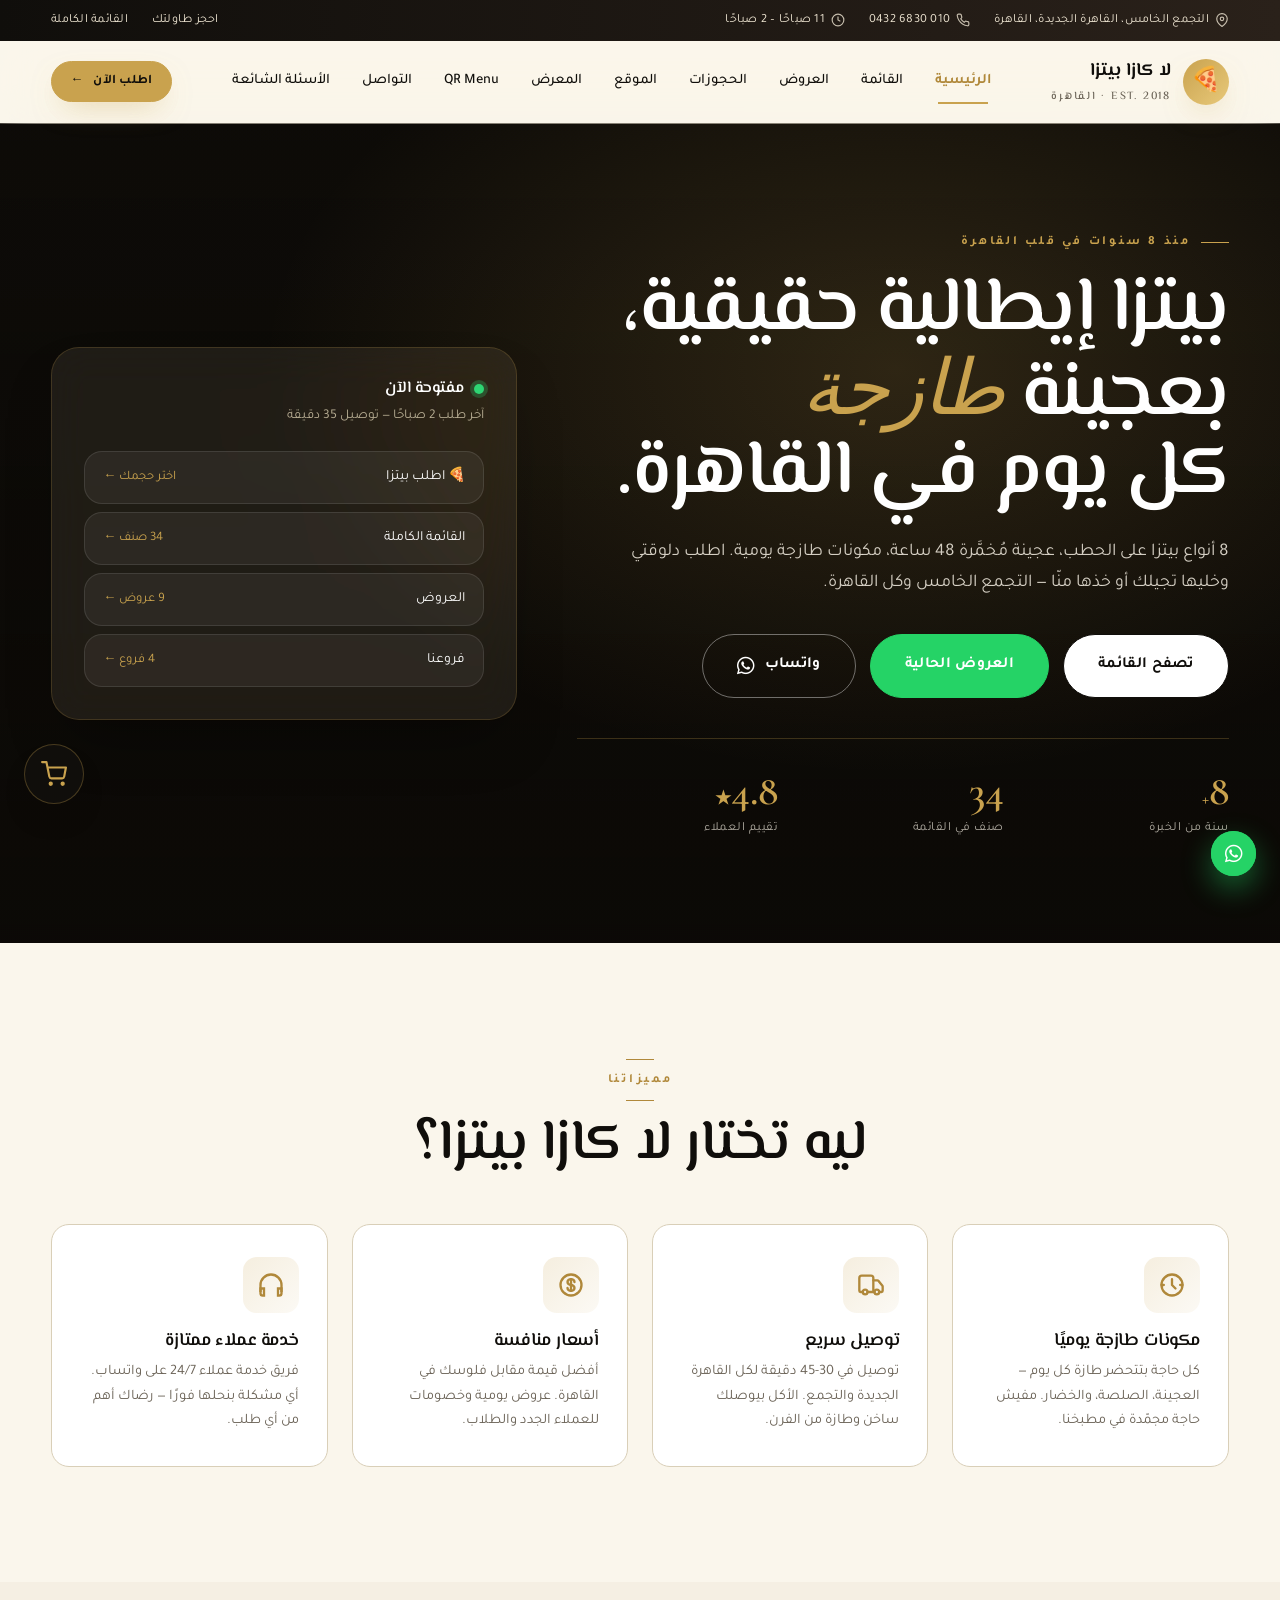
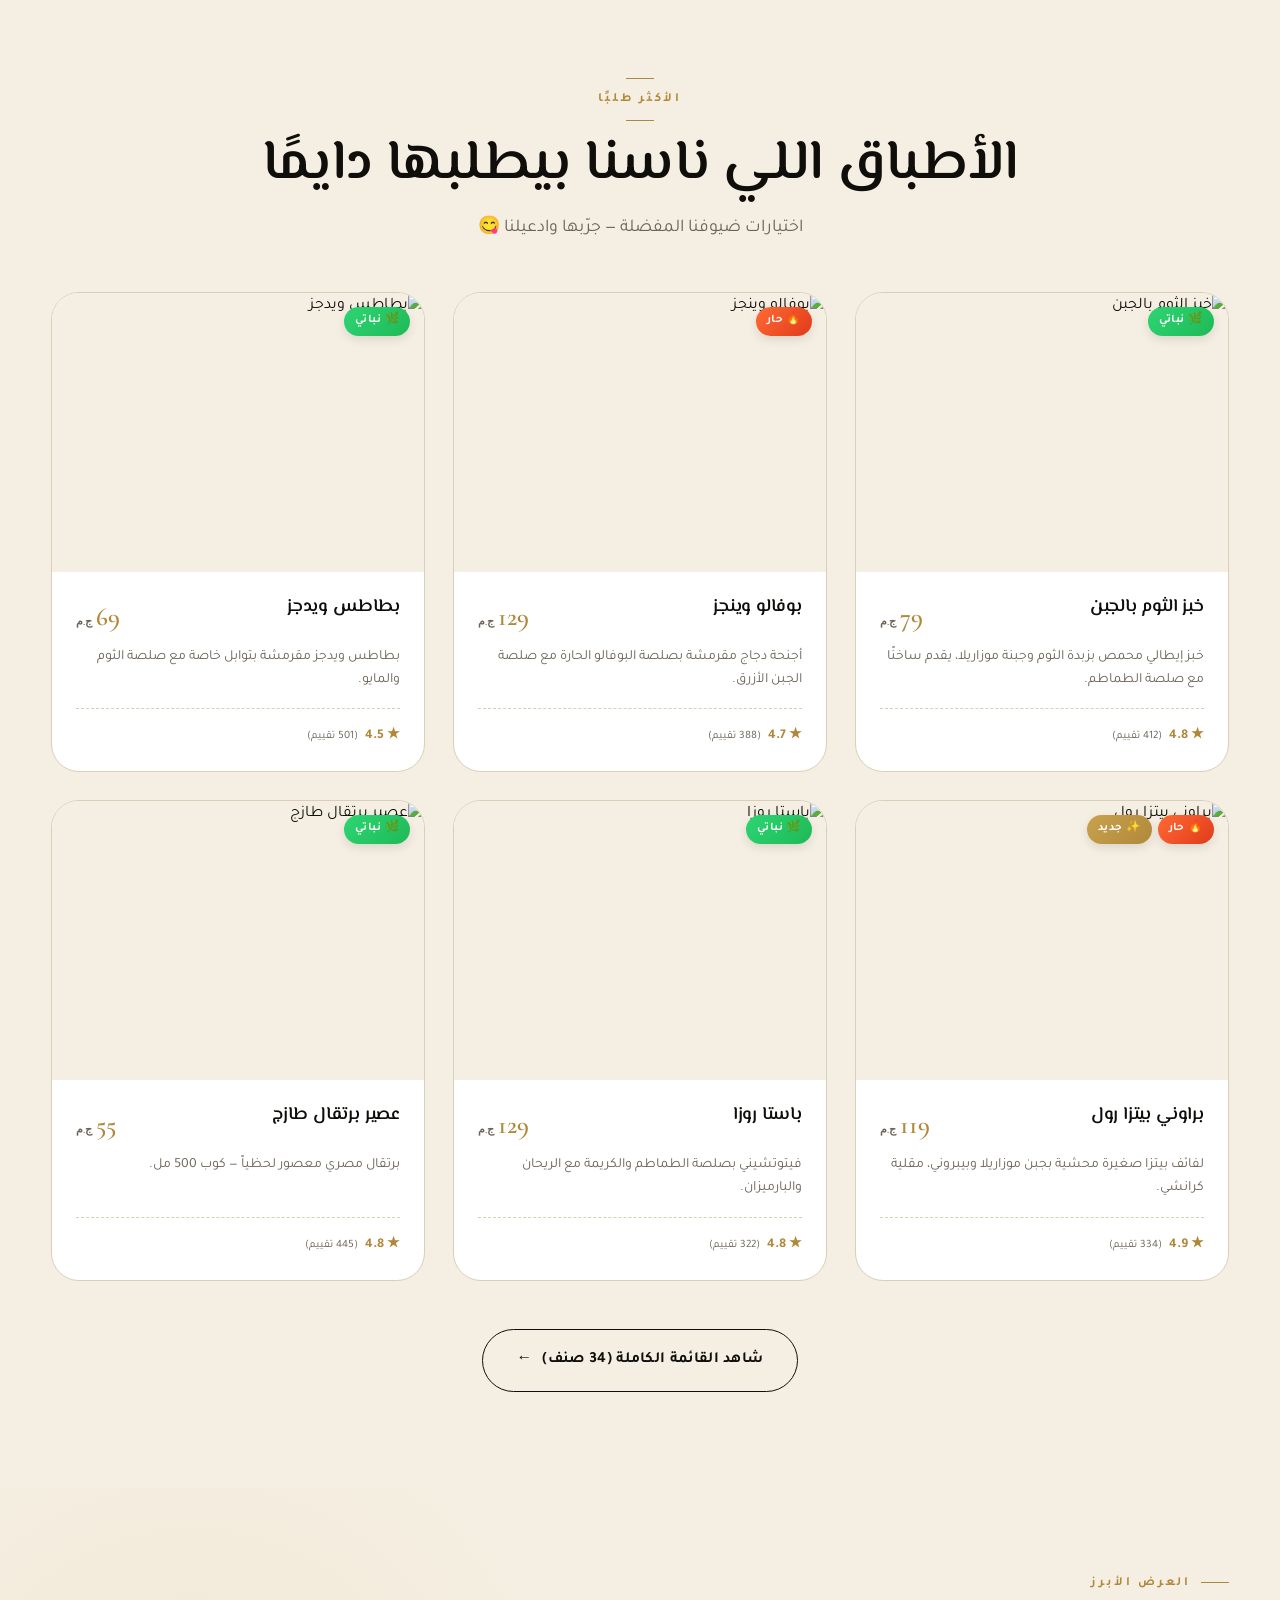
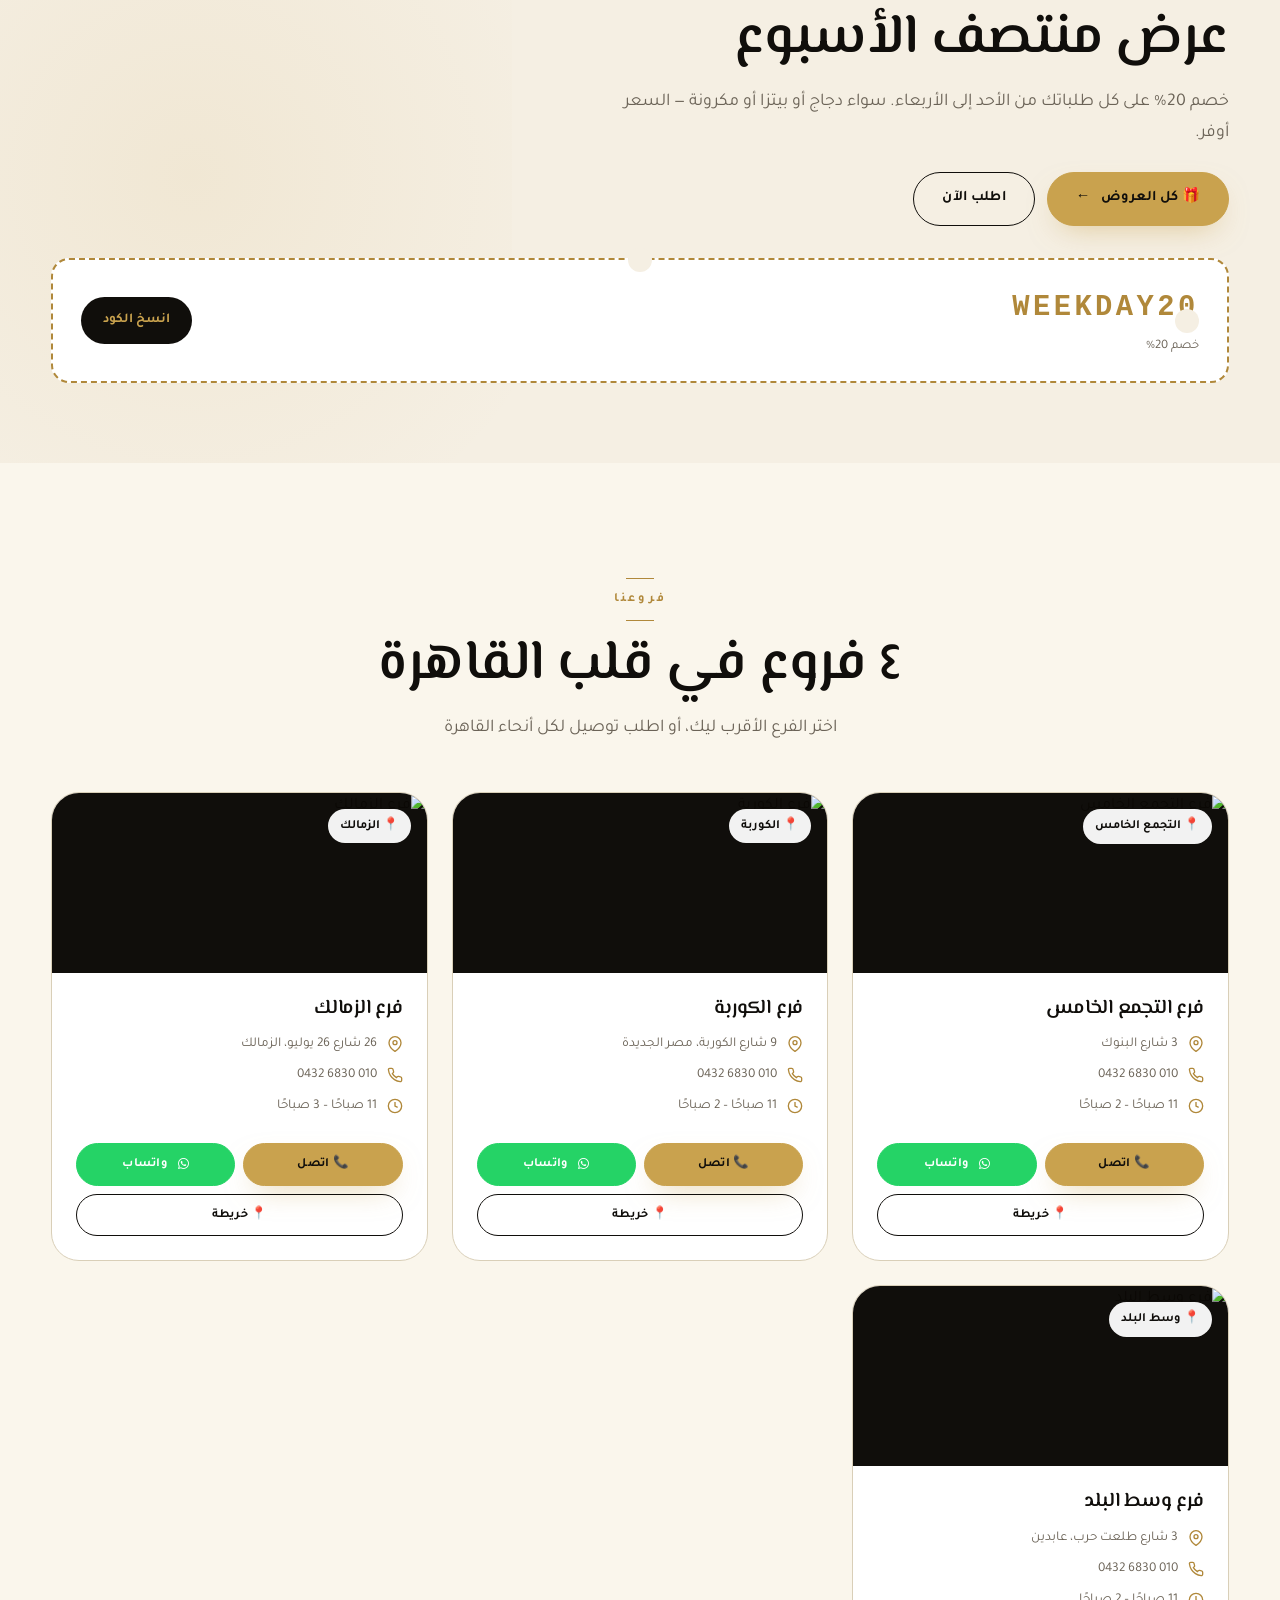
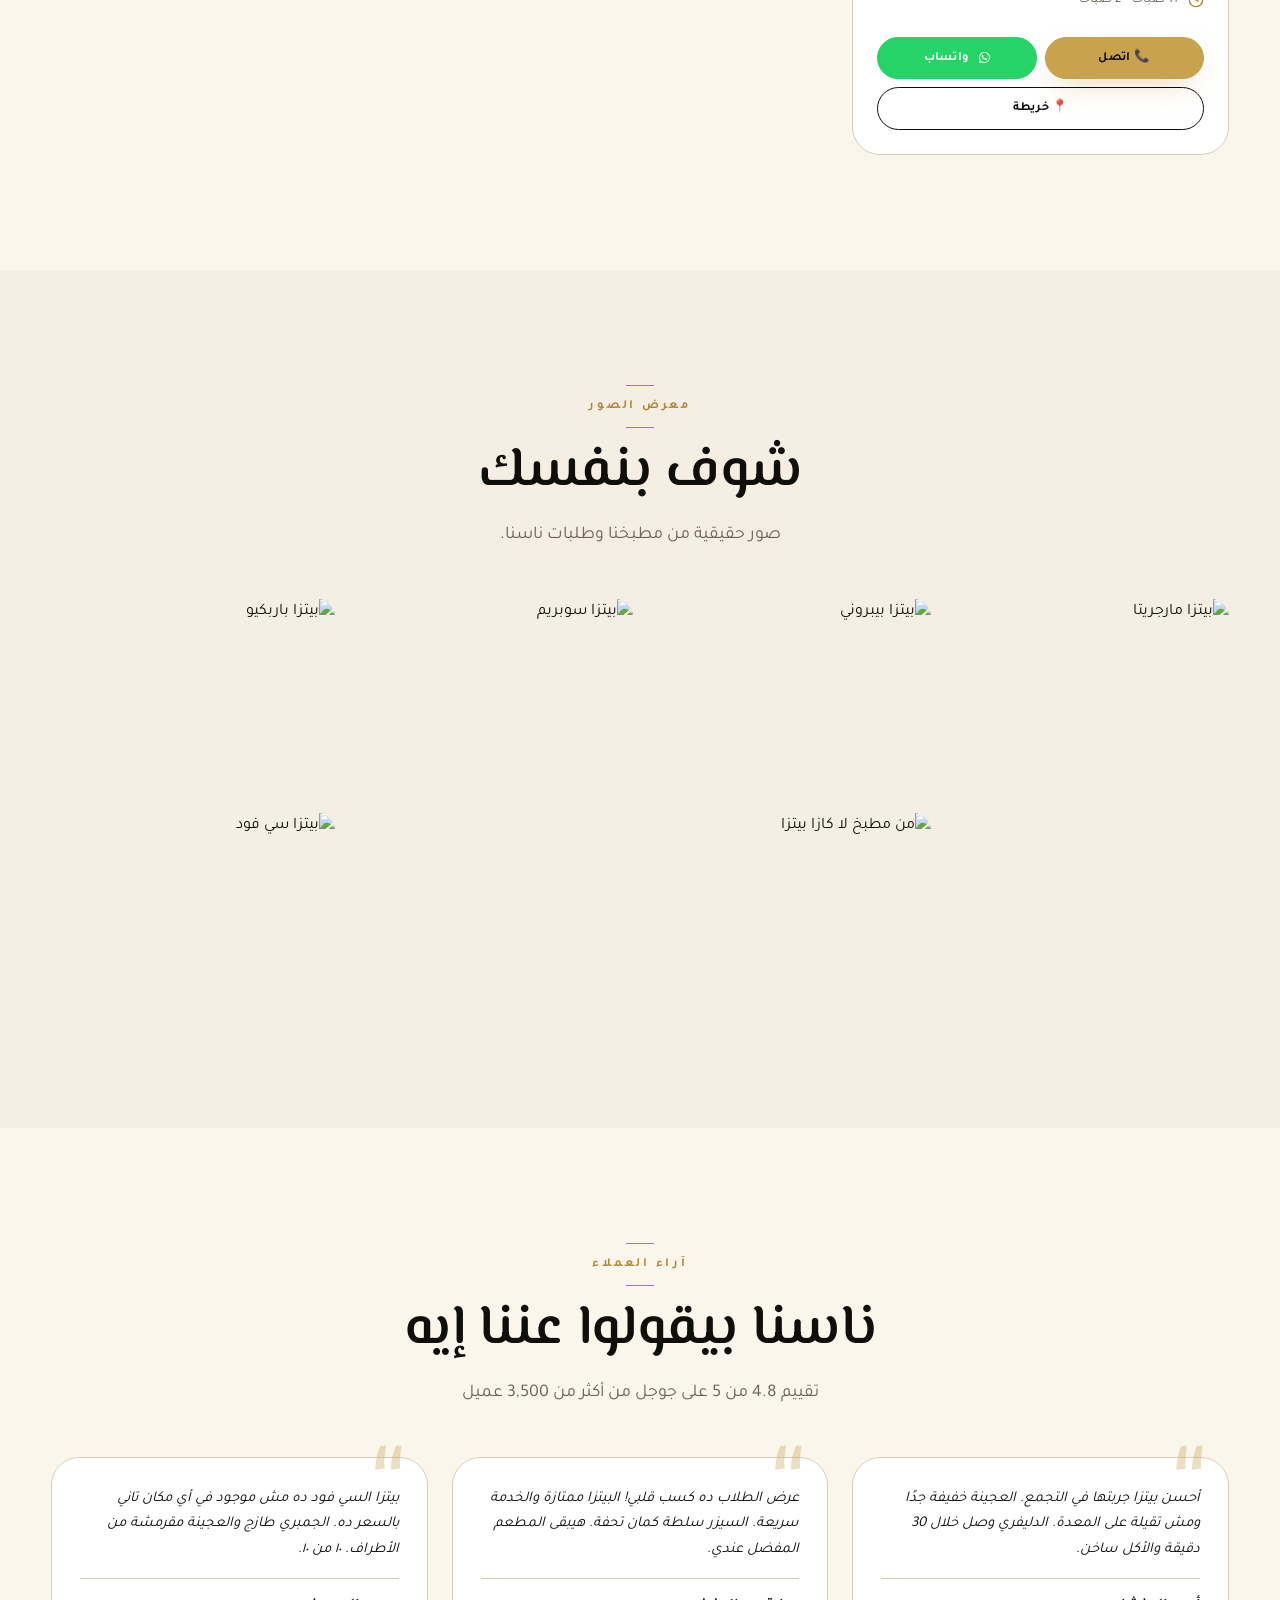
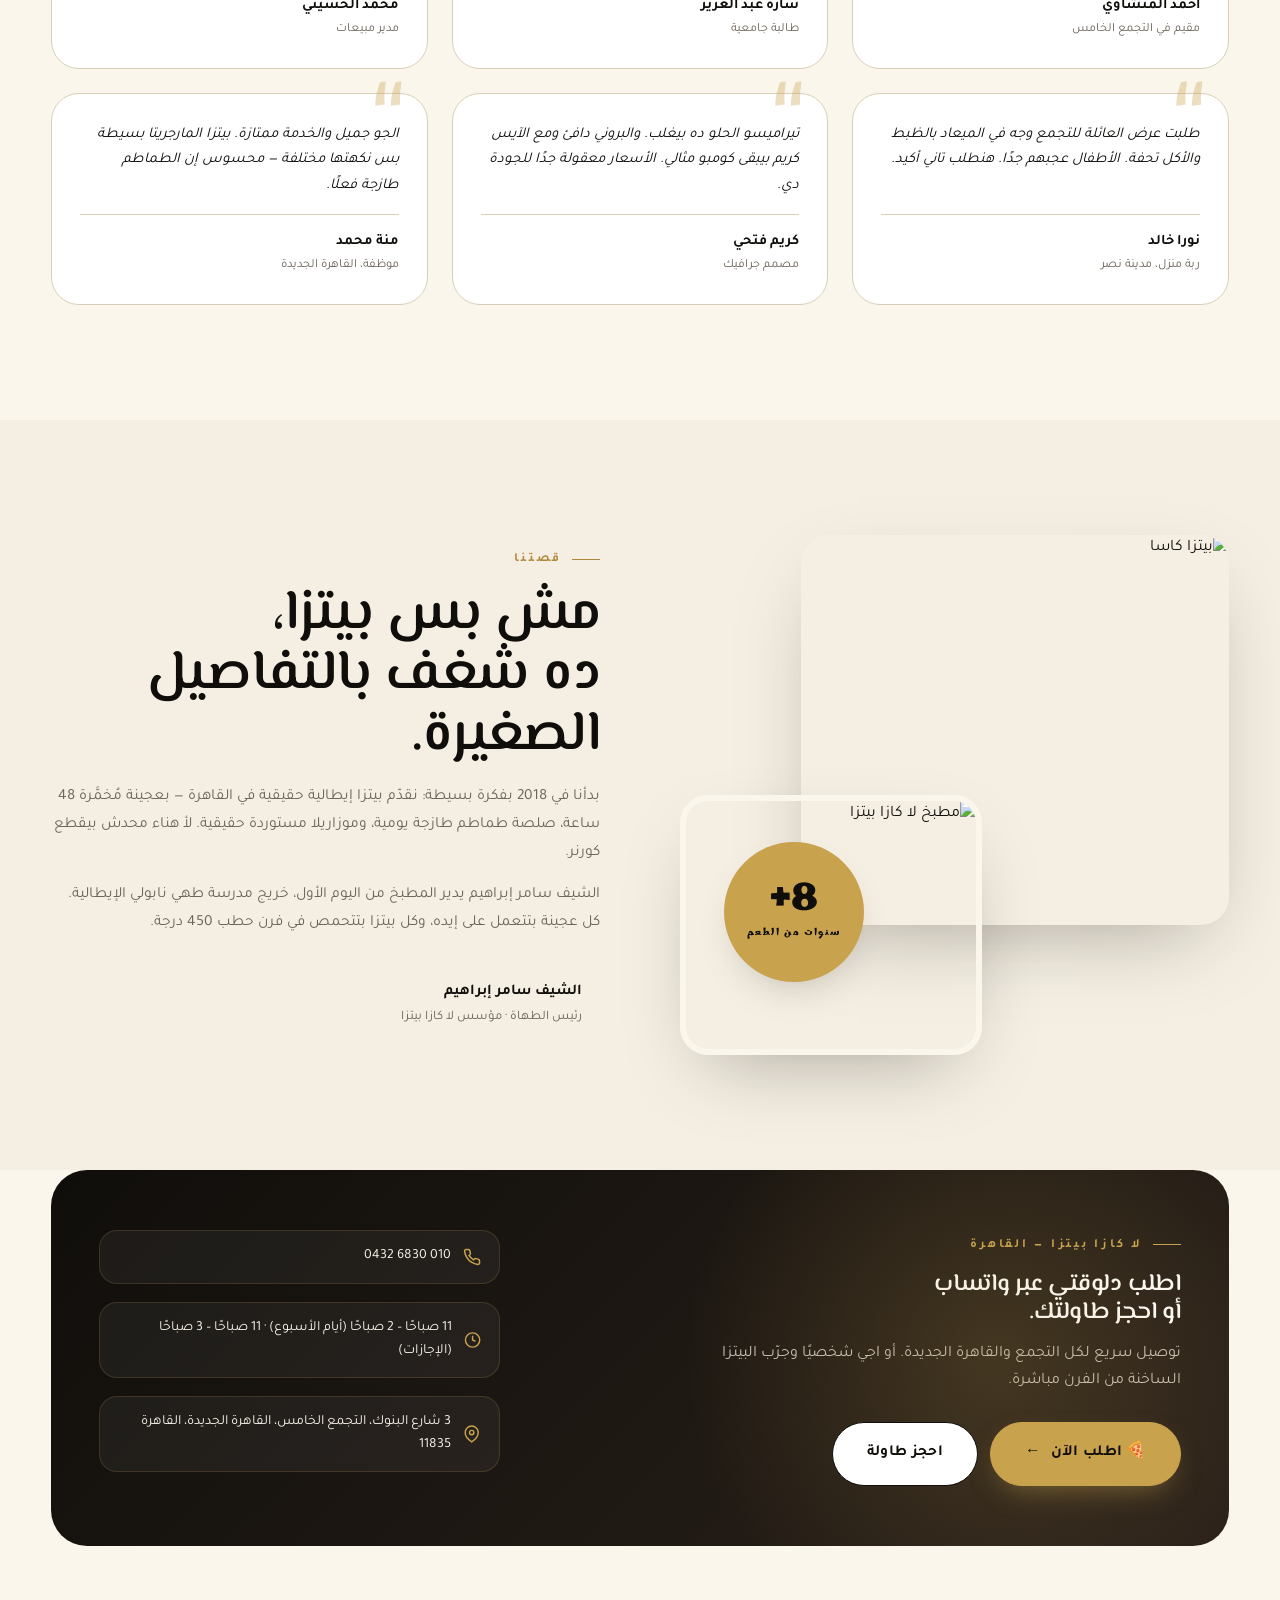
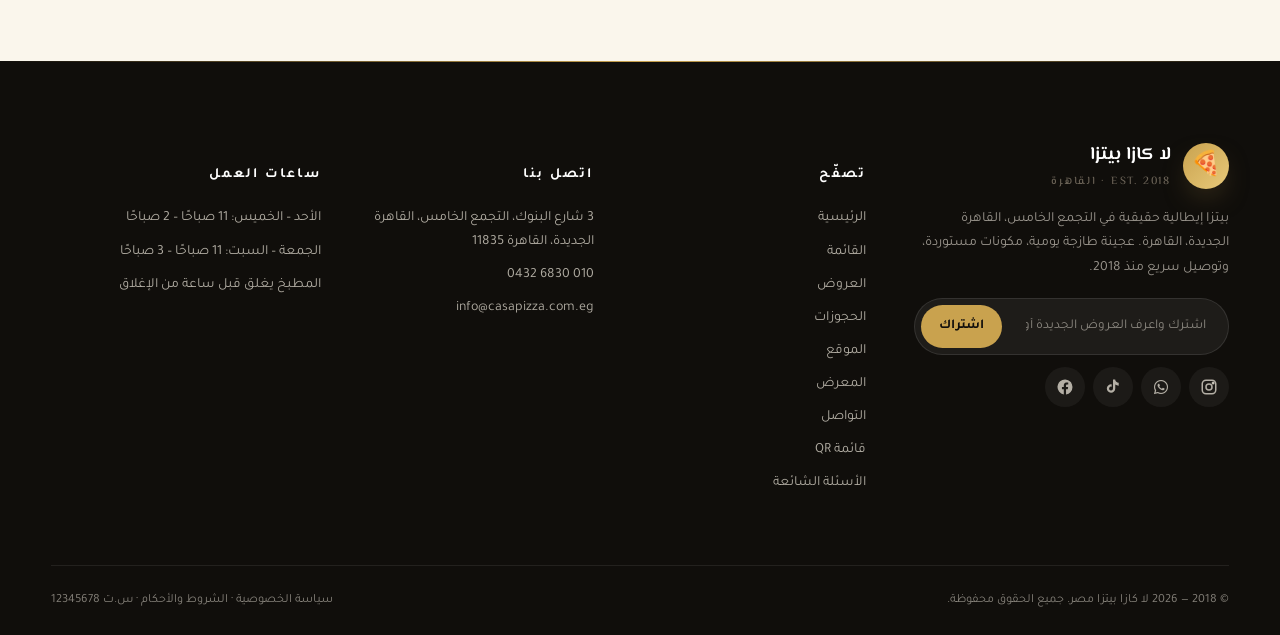
==== commit 3e0051d2: "Update index.html" ====
--- a/index.html
+++ b/index.html
@@ -136,7 +136,7 @@
         <h4>مكونات طازجة يوميًا</h4>
         <p>كل حاجة بتتحضر طازة كل يوم — العجينة، الصلصة، والخضار. مفيش حاجة مجمّدة في مطبخنا.</p>
       </div>
-      <div class="why-card js-reveal" data-delay="1">
+      <!-- <div class="why-card js-reveal" data-delay="1">
         <div class="why-icon">
 <svg viewBox="0 0 24 24" fill="none" stroke="currentColor" stroke-width="2" stroke-linecap="round" stroke-linejoin="round">
     <path d="M6 2v8"/>
@@ -147,7 +147,7 @@
 </svg>        </div>
         <h4>وصفات إيطالية أصلية</h4>
         <p>وصفات من مدرسة طهي نابولي بإيطاليا. عجينة مخمّرة 48 ساعة، صلصة طماطم إيطالية، وموزاريلا مستوردة.</p>
-      </div>
+      </div> -->
       <div class="why-card js-reveal" data-delay="2">
         <div class="why-icon">
           <svg xmlns="http://www.w3.org/2000/svg" width="24" height="24" viewBox="0 0 24 24" fill="none" stroke="currentColor" stroke-width="2" stroke-linecap="round" stroke-linejoin="round" class="lucide lucide-truck w-8 h-8 text-secondary" aria-hidden="true"><path d="M14 18V6a2 2 0 0 0-2-2H4a2 2 0 0 0-2 2v11a1 1 0 0 0 1 1h2"></path><path d="M15 18H9"></path><path d="M19 18h2a1 1 0 0 0 1-1v-3.65a1 1 0 0 0-.22-.624l-3.48-4.35A1 1 0 0 0 17.52 8H14"></path><circle cx="17" cy="18" r="2"></circle><circle cx="7" cy="18" r="2"></circle></svg>
@@ -165,13 +165,13 @@
         <h4>أسعار منافسة</h4>
         <p>أفضل قيمة مقابل فلوسك في القاهرة. عروض يومية وخصومات للعملاء الجدد والطلاب.</p>
       </div>
-      <div class="why-card js-reveal" data-delay="4">
+      <!-- <div class="why-card js-reveal" data-delay="4">
         <div class="why-icon">
           <svg viewBox="0 0 24 24" fill="none" stroke="currentColor" stroke-width="2"><path d="M9 12l2 2 4-4M21 12a9 9 0 1 1-18 0 9 9 0 0 1 18 0z"/></svg>
         </div>
         <h4>جودة مضمونة</h4>
         <p>مكونات مستوردة أصلية، فرن حطب 450 درجة، ومعايير نظافة عالمية. رضاك مضمون أو فلوسك ترجع.</p>
-      </div>
+      </div> -->
       <div class="why-card js-reveal" data-delay="5">
         <div class="why-icon">
           <svg viewBox="0 0 24 24" fill="none" stroke="currentColor" stroke-width="2"><path d="M3 18v-6a9 9 0 0 1 18 0v6"/><path d="M21 19a2 2 0 0 1-2 2h-1v-6h3v4zM3 19a2 2 0 0 0 2 2h1v-6H3v4z"/></svg>
